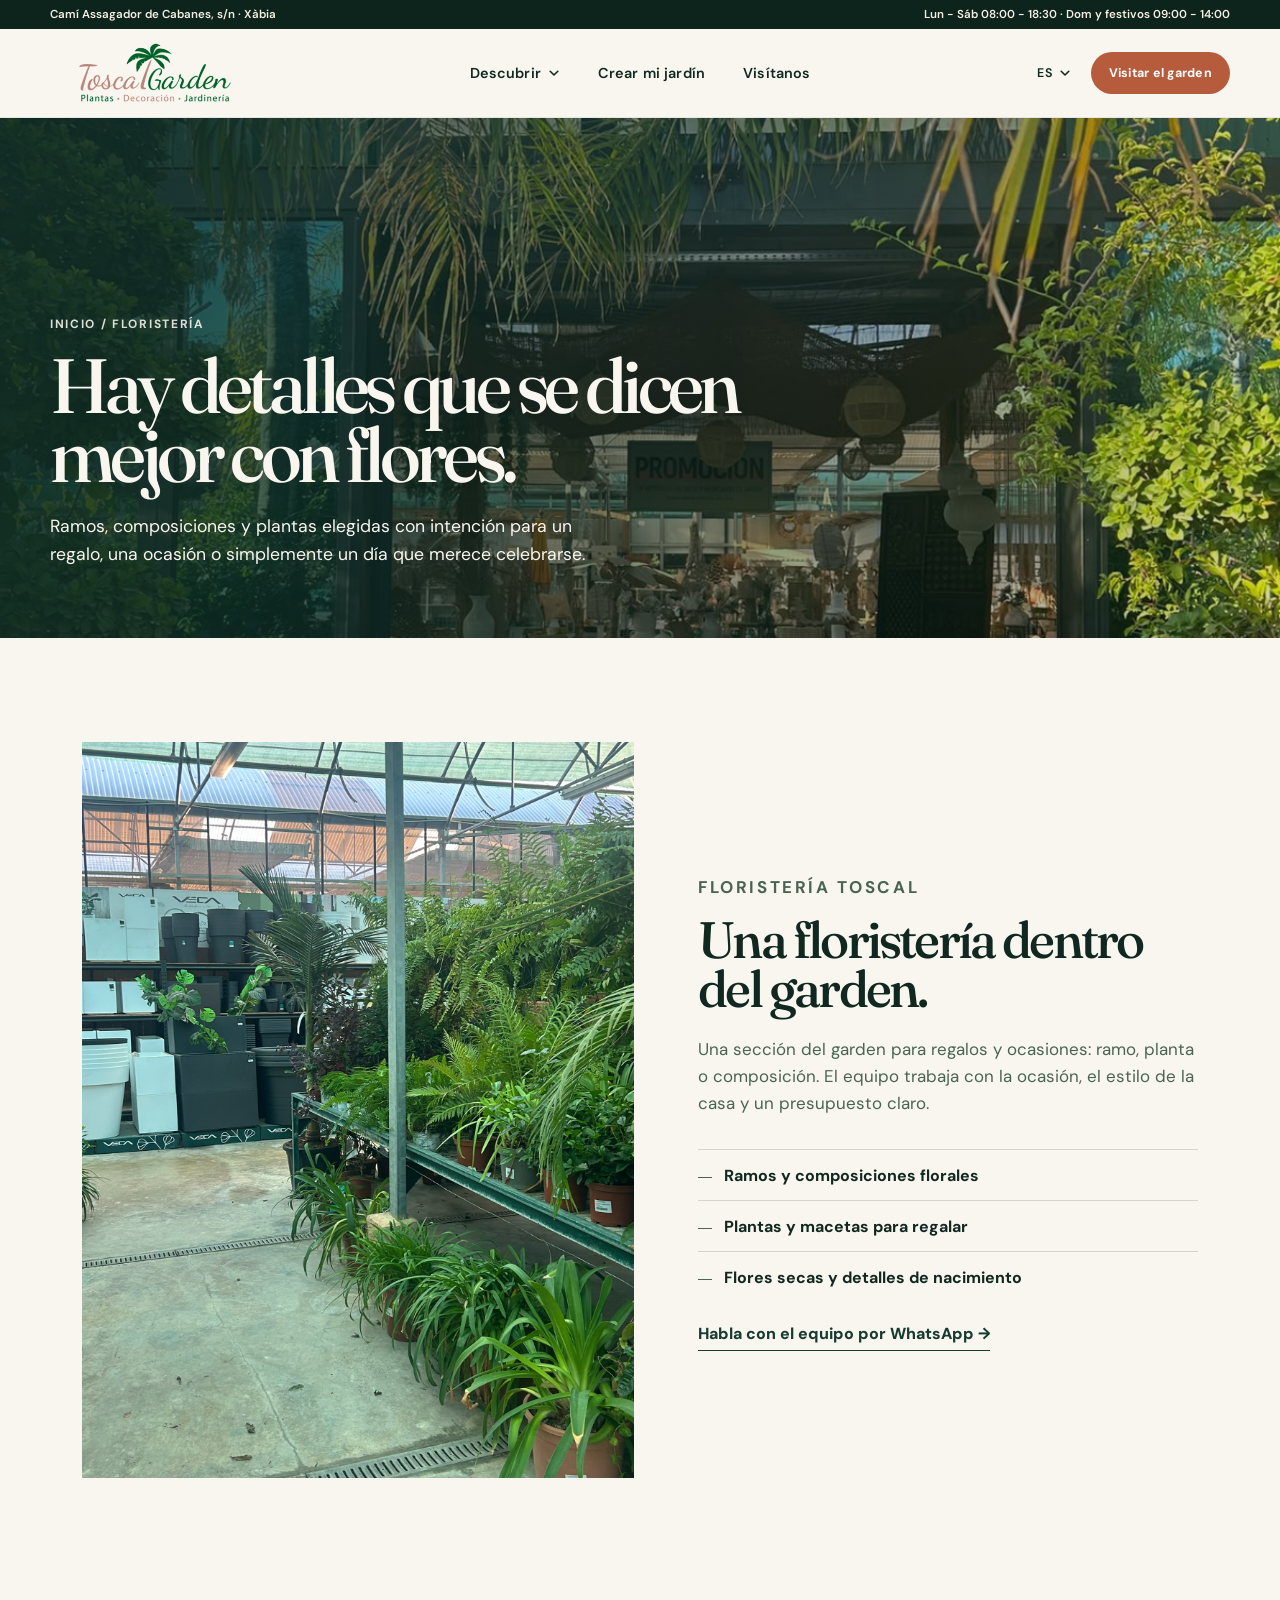
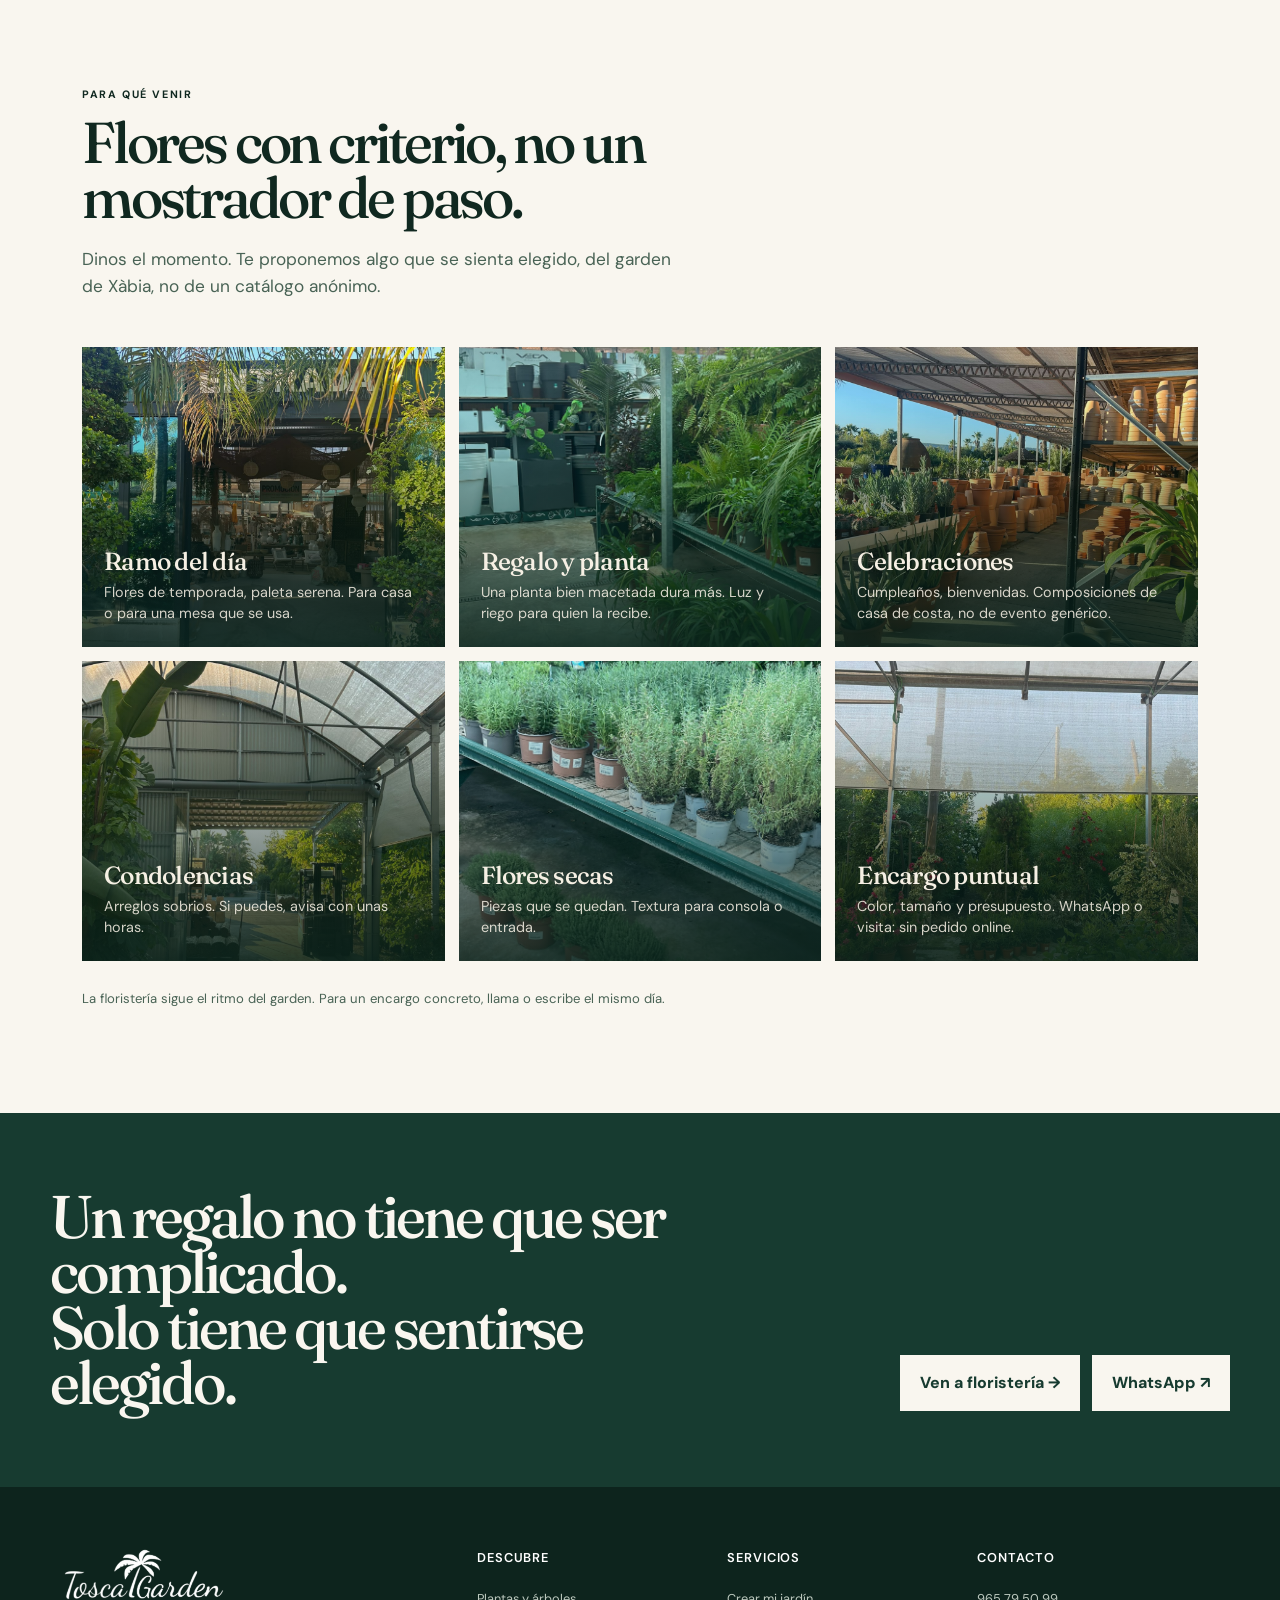
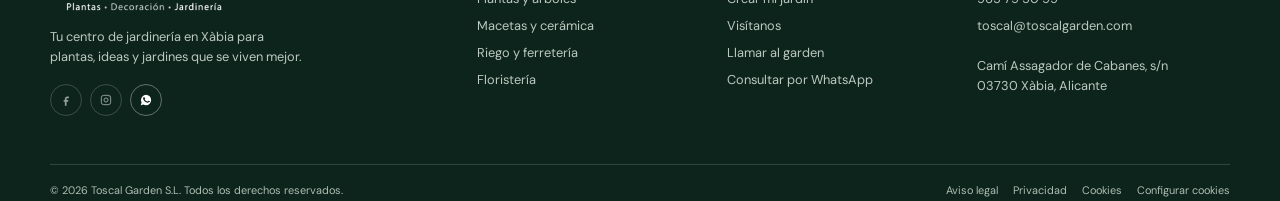
==== prototype/floristeria.html @ 301717b8 "Guardar diseño aprobado de la home de Toscal Garden" ====
<!doctype html>
<html lang="es">
  <head>
    <meta charset="UTF-8" />
    <meta name="viewport" content="width=device-width, initial-scale=1.0" />
    <meta name="description" content="Ramos, composiciones florales, plantas y detalles para regalar en Toscal Garden, Xàbia." />
    <title>Floristería en Xàbia | Toscal Garden</title>
    <link rel="preconnect" href="https://fonts.googleapis.com" />
    <link rel="preconnect" href="https://fonts.gstatic.com" crossorigin />
    <link href="https://fonts.googleapis.com/css2?family=DM+Sans:wght@400;500;600;700&family=Fraunces:opsz,wght@9..144,500;9..144,600&display=swap" rel="stylesheet" />
    <link rel="icon" type="image/svg+xml" href="assets/favicon.svg" />
    <link rel="stylesheet" href="styles.css" />
  </head>
  <body>
    <a class="skip-link" href="#contenido">Saltar al contenido</a>
    <div class="site-chrome">
      <div class="utility-bar">
        <div class="wrap utility-inner">
          <a href="visitanos.html">Camí Assagador de Cabanes, s/n · Xàbia</a>
          <span>Lun - Sáb 08:00 - 18:30 · Dom y festivos 09:00 - 14:00</span>
        </div>
      </div>
      <header class="site-header" data-header>
        <div class="wrap nav-row">
          <a class="logo" href="index.html" aria-label="Toscal Garden, inicio">
            <img src="assets/logo-toscal.png" width="350" height="124" alt="Toscal Garden. Plantas, decoración y jardinería" />
          </a>
          <nav class="primary-nav" id="primary-nav" aria-label="Navegación principal">
            <div class="nav-links">
            <button class="nav-trigger" type="button" aria-expanded="false" aria-controls="mega-menu">Descubrir <svg class="chevron" viewBox="0 0 12 12" width="12" height="12" aria-hidden="true"><path d="M2.2 4.2 6 8l3.8-3.8" fill="none" stroke="currentColor" stroke-width="1.55" stroke-linecap="round" stroke-linejoin="round"/></svg></button>
            <a href="proyectos.html">Crear mi jardín</a>
            <a href="visitanos.html">Visítanos</a>
            </div>
            <div class="mega-menu" id="mega-menu" aria-hidden="true">
              <div class="wrap mega-grid">
                <div class="mega-intro">
                  <p class="overline">EXPLORA TOSCAL</p>
                  <h2>Todo lo que tu jardín necesita.</h2>
                  <p>Desde la planta adecuada hasta el último detalle para disfrutarla.</p>
                  <a href="plantas.html" class="arrow-link">Ver todas las categorías <span>→</span></a>
                </div>
                <div class="mega-links">
                  <a href="plantas.html#exterior">
                    <span class="icon" aria-hidden="true"><svg viewBox="0 0 24 24" fill="none" stroke="currentColor" stroke-width="1.7"><path d="M12 21V11M12 11c-4 0-7-3-8-8 5 1 8 4 8 8Zm0 0c4 0 7-3 8-8-5 1-8 4-8 8Z"/></svg></span>
                    <span><b>Plantas de exterior</b><small>Árboles, palmeras, arbustos y flor</small></span>
                  </a>
                  <a href="plantas.html#interior">
                    <span class="icon" aria-hidden="true"><svg viewBox="0 0 24 24" fill="none" stroke="currentColor" stroke-width="1.7"><path d="M5 19c8-1 12-8 12-16-8 1-14 7-14 14 4-1 7-1 9 0"/><path d="M7 17c2-3 5-5 9-6"/></svg></span>
                    <span><b>Plantas de interior</b><small>Verdes, cactus, bonsáis y más</small></span>
                  </a>
                  <a href="productos.html#macetas">
                    <span class="icon" aria-hidden="true"><svg viewBox="0 0 24 24" fill="none" stroke="currentColor" stroke-width="1.7"><path d="M8 10h8l-1.1 9H9.1L8 10Z"/><path d="M7 10V8h10v2M12 8V4"/></svg></span>
                    <span><b>Macetas y cerámica</b><small>Interior, exterior y decoración</small></span>
                  </a>
                  <a href="productos.html#riego">
                    <span class="icon" aria-hidden="true"><svg viewBox="0 0 24 24" fill="none" stroke="currentColor" stroke-width="1.7"><path d="M12 3s6 7 6 11a6 6 0 1 1-12 0c0-4 6-11 6-11Z"/></svg></span>
                    <span><b>Riego y ferretería</b><small>Herramientas y soluciones prácticas</small></span>
                  </a>
                  <a class="is-active" href="floristeria.html">
                    <span class="icon" aria-hidden="true"><svg viewBox="0 0 24 24" fill="none" stroke="currentColor" stroke-width="1.7"><circle cx="12" cy="12" r="2.2"/><path d="M12 5c1.6 2 1.6 4 0 5-1.6-1-1.6-3 0-5Zm7 7c-2 1.6-4 1.6-5 0 1-1.6 3-1.6 5 0ZM12 19c-1.6-2-1.6-4 0-5 1.6 1 1.6 3 0 5ZM5 12c2-1.6 4-1.6 5 0-1 1.6-3 1.6-5 0Z"/></svg></span>
                    <span><b>Floristería</b><small>Ramos y composiciones para cada ocasión</small></span>
                  </a>
                  <a href="proyectos.html">
                    <span class="icon" aria-hidden="true"><svg viewBox="0 0 24 24" fill="none" stroke="currentColor" stroke-width="1.7"><rect x="4" y="4" width="16" height="16" rx="1"/><path d="M4 10h16M10 10v10"/></svg></span>
                    <span><b>Jardines y paisajismo</b><small>Diseño y construcción de jardines</small></span>
                  </a>
                </div>
              </div>
            </div>
            <div class="nav-tools">
              <button class="language-toggle" type="button" aria-label="Elegir idioma" aria-expanded="false"><span class="lang-code">ES</span><svg class="chevron" viewBox="0 0 12 12" width="12" height="12" aria-hidden="true"><path d="M2.2 4.2 6 8l3.8-3.8" fill="none" stroke="currentColor" stroke-width="1.55" stroke-linecap="round" stroke-linejoin="round"/></svg></button>
              <div class="language-menu" aria-label="Idiomas">
                <button type="button" data-lang="es" class="is-current">Español</button>
                <button type="button" data-lang="en">English</button>
                <button type="button" data-lang="nl">Nederlands</button>
              </div>
              <a class="nav-cta" href="visitanos.html">Visitar el garden</a>
            </div>
          </nav>
          <button class="mobile-toggle" type="button" aria-label="Abrir menú" aria-expanded="false" aria-controls="primary-nav"><span></span><span></span></button>
        </div>
      </header>
    </div>
    <main id="contenido">
      <section class="page-hero" style="background-image:url('../fotos_toscal/WhatsApp%20Unknown%202026-09-24%20at%2011.41.50/WhatsApp%20Image%202026-09-23%20at%2018.54.54.jpeg')">
        <div class="page-hero-inner">
          <p class="breadcrumb">Inicio / Floristería</p>
          <h1>Hay detalles que se dicen mejor con flores.</h1>
          <p>Ramos, composiciones y plantas elegidas con intención para un regalo, una ocasión o simplemente un día que merece celebrarse.</p>
        </div>
      </section>
      <section class="page-section reveal">
        <div class="split-content">
          <figure>
            <img src="../fotos_toscal/WhatsApp%20Unknown%202026-09-24%20at%2011.41.34/WhatsApp%20Image%202026-09-23%20at%2019.04.49.jpeg" width="900" height="1100" alt="Selección de plantas en Toscal Garden" loading="lazy" />
          </figure>
          <div>
            <p class="overline">FLORISTERÍA TOSCAL</p>
            <h2>Una floristería dentro del garden.</h2>
            <p>Una sección del garden para regalos y ocasiones: ramo, planta o composición. El equipo trabaja con la ocasión, el estilo de la casa y un presupuesto claro.</p>
            <ul class="check-list">
              <li>Ramos y composiciones florales</li>
              <li>Plantas y macetas para regalar</li>
              <li>Flores secas y detalles de nacimiento</li>
            </ul>
            <a class="link-arrow" href="https://wa.me/34965795099" target="_blank" rel="noopener">Habla con el equipo por WhatsApp →</a>
          </div>
        </div>
      </section>
      <section class="page-section reveal">
        <div class="section-heading">
          <p class="overline">PARA QUÉ VENIR</p>
          <h2>Flores con criterio, no un mostrador de paso.</h2>
          <p>Dinos el momento. Te proponemos algo que se sienta elegido, del garden de Xàbia, no de un catálogo anónimo.</p>
        </div>
        <div class="visual-grid">
          <article class="visual-card">
            <img src="../fotos_toscal/WhatsApp%20Unknown%202026-09-24%20at%2011.41.50/WhatsApp%20Image%202026-09-23%20at%2018.54.54.jpeg" width="800" height="640" alt="Entrada de floristería y decoración" loading="lazy" />
            <h3>Ramo del día</h3>
            <p>Flores de temporada, paleta serena. Para casa o para una mesa que se usa.</p>
          </article>
          <article class="visual-card">
            <img src="../fotos_toscal/WhatsApp%20Unknown%202026-09-24%20at%2011.41.34/WhatsApp%20Image%202026-09-23%20at%2019.04.49.jpeg" width="800" height="640" alt="Plantas para regalar" loading="lazy" />
            <h3>Regalo y planta</h3>
            <p>Una planta bien macetada dura más. Luz y riego para quien la recibe.</p>
          </article>
          <article class="visual-card">
            <img src="../fotos_toscal/WhatsApp%20Unknown%202026-09-24%20at%2011.41.50/WhatsApp%20Image%202026-09-23%20at%2018.55.10.jpeg" width="800" height="640" alt="Composiciones y cerámica" loading="lazy" />
            <h3>Celebraciones</h3>
            <p>Cumpleaños, bienvenidas. Composiciones de casa de costa, no de evento genérico.</p>
          </article>
          <article class="visual-card">
            <img src="../fotos_toscal/WhatsApp%20Image%202026-09-23%20at%2019.06.13.jpeg" width="800" height="640" alt="Plantas de exterior" loading="lazy" />
            <h3>Condolencias</h3>
            <p>Arreglos sobrios. Si puedes, avisa con unas horas.</p>
          </article>
          <article class="visual-card">
            <img src="../fotos_toscal/WhatsApp%20Unknown%202026-09-24%20at%2011.41.34/WhatsApp%20Image%202026-09-23%20at%2019.04.51.jpeg" width="800" height="640" alt="Aromáticas y texturas" loading="lazy" />
            <h3>Flores secas</h3>
            <p>Piezas que se quedan. Textura para consola o entrada.</p>
          </article>
          <article class="visual-card">
            <img src="../fotos_toscal/WhatsApp%20Image%202026-09-23%20at%2019.05.26.jpeg" width="800" height="640" alt="Garden Toscal" loading="lazy" />
            <h3>Encargo puntual</h3>
            <p>Color, tamaño y presupuesto. WhatsApp o visita: sin pedido online.</p>
          </article>
        </div>
        <p class="note-soft">La floristería sigue el ritmo del garden. Para un encargo concreto, llama o escribe el mismo día.</p>
      </section>
      <section class="cta-band">
        <div class="cta-band-inner">
          <h2>Un regalo no tiene que ser complicado.<br />Solo tiene que sentirse elegido.</h2>
          <div class="cta-actions">
            <a class="button-light" href="visitanos.html">Ven a floristería →</a>
            <a class="button-light" href="https://wa.me/34965795099" target="_blank" rel="noopener">WhatsApp ↗</a>
          </div>
        </div>
      </section>
    </main>
    <footer class="site-footer">
      <div class="wrap footer-top">
        <div>
          <a class="logo footer-logo" href="index.html"><img src="assets/logo-toscal.png" width="350" height="124" alt="Toscal Garden" /></a>
          <p>Tu centro de jardinería en Xàbia para plantas, ideas y jardines que se viven mejor.</p>
          <div class="socials">
            <span title="Perfil de Facebook pendiente de confirmar" aria-label="Facebook, pendiente de confirmar"><svg viewBox="0 0 24 24" fill="currentColor" aria-hidden="true"><path d="M14 9h3V6h-3c-2.2 0-4 1.8-4 4v2H8v3h2v7h3v-7h2.6l.4-3H13v-2c0-.6.4-1 1-1Z"/></svg></span>
            <span title="Perfil de Instagram pendiente de confirmar" aria-label="Instagram, pendiente de confirmar"><svg viewBox="0 0 24 24" fill="none" stroke="currentColor" stroke-width="1.7" aria-hidden="true"><rect x="4" y="4" width="16" height="16" rx="4"/><circle cx="12" cy="12" r="3.5"/><circle cx="17.2" cy="6.8" r="0.8" fill="currentColor" stroke="none"/></svg></span>
            <a href="https://wa.me/34965795099" aria-label="WhatsApp de Toscal Garden"><svg viewBox="0 0 24 24" fill="currentColor" aria-hidden="true"><path d="M12 3.2A8.7 8.7 0 0 0 3.4 12c0 1.5.4 3 1.1 4.3L3 21l4.6-1.5A8.8 8.8 0 0 0 12 20.8 8.7 8.7 0 0 0 12 3.2Zm4.9 12.4c-.2.6-1.2 1.1-1.7 1.2-.4 0-.9.2-3-.8-2.5-1.2-4.1-3.9-4.2-4.1-.1-.2-1-1.3-1-2.5s.6-1.8.9-2c.2-.2.5-.3.7-.3h.5c.2 0 .4 0 .6.5l.8 1.9c.1.2 0 .4-.1.5l-.4.5c-.1.1-.3.3-.1.6.2.3.8 1.3 1.8 2.1 1.2 1 2.2 1.3 2.5 1.5.3.1.5.1.7-.1l.9-1.1c.2-.2.4-.2.6-.1l1.9.9c.2.1.4.2.4.5 0 .1 0 .5-.2.7Z"/></svg></a>
          </div>
        </div>
        <div>
          <h3>Descubre</h3>
          <a href="plantas.html">Plantas y árboles</a>
          <a href="productos.html#macetas">Macetas y cerámica</a>
          <a href="productos.html#riego">Riego y ferretería</a>
          <a href="floristeria.html">Floristería</a>
        </div>
        <div>
          <h3>Servicios</h3>
          <a href="proyectos.html">Crear mi jardín</a>
          <a href="visitanos.html">Visítanos</a>
          <a href="tel:+34965795099">Llamar al garden</a>
          <a href="https://wa.me/34965795099">Consultar por WhatsApp</a>
        </div>
        <div>
          <h3>Contacto</h3>
          <a href="tel:+34965795099">965 79 50 99</a>
          <a href="mailto:toscal@toscalgarden.com">toscal@toscalgarden.com</a>
          <p>Camí Assagador de Cabanes, s/n<br />03730 Xàbia, Alicante</p>
        </div>
      </div>
      <div class="wrap footer-bottom">
        <span>© 2026 Toscal Garden S.L. Todos los derechos reservados.</span>
        <span>
          <a href="https://toscalgarden.eu/aviso-legal/">Aviso legal</a>
          <a href="https://toscalgarden.eu/politica-de-privacidad/">Privacidad</a>
          <a href="https://toscalgarden.eu/politica-de-cookies/">Cookies</a>
          <button type="button">Configurar cookies</button>
        </span>
      </div>
    </footer>
    <script src="app.js"></script>
  </body>
</html>
---- prototype/styles.css ----
:root {
  --ink: #102820;
  --green: #173b30;
  --moss: #496355;
  --cream: #f9f6ef;
  --sand: #e8ddcd;
  --terracotta: #b75b3d;
  --line: rgba(16, 40, 32, 0.16);
  --serif: Fraunces, Georgia, serif;
  --sans: "DM Sans", Arial, sans-serif;
}

* {
  box-sizing: border-box;
}

html {
  scroll-behavior: smooth;
}

body {
  margin: 0;
  color: var(--ink);
  background: var(--cream);
  font: 16px/1.5 var(--sans);
}

body.nav-locked {
  overflow: hidden;
}

a {
  color: inherit;
}

img {
  max-width: 100%;
}

:focus-visible {
  outline: 2px solid var(--terracotta);
  outline-offset: 3px;
}

.wrap {
  width: min(1180px, calc(100% - 72px));
  margin: auto;
}

.skip-link {
  position: absolute;
  left: -999px;
  top: 0;
  background: #fff;
  padding: 8px;
  z-index: 99;
}

.skip-link:focus {
  left: 12px;
}

.site-chrome {
  position: sticky;
  top: 0;
  z-index: 40;
}

.utility-bar {
  background: #0d241d;
  color: #f6f0e4;
  font-size: 0.72rem;
  font-weight: 600;
}

.utility-inner {
  height: 29px;
  display: flex;
  justify-content: space-between;
  align-items: center;
}

.utility-bar a {
  text-decoration: none;
}

.site-header {
  background: rgba(249, 246, 239, 0.96);
  backdrop-filter: blur(10px);
  position: relative;
  z-index: 10;
  border-bottom: 1px solid rgba(16, 40, 32, 0.07);
  transition: box-shadow 0.25s ease, background 0.25s ease;
}

.has-scrolled .site-header {
  box-shadow: 0 10px 28px rgba(16, 40, 32, 0.08);
  background: rgba(249, 246, 239, 0.98);
}

.nav-row {
  height: 88px;
  display: grid;
  grid-template-columns: 1fr auto 1fr;
  align-items: center;
  gap: 12px;
  transition: height 0.25s ease;
}

.has-scrolled .nav-row {
  height: 74px;
}

.logo {
  grid-column: 1;
  grid-row: 1;
  justify-self: start;
  z-index: 2;
}

.logo img {
  display: block;
  width: 210px;
  max-height: 64px;
  object-fit: contain;
}

.primary-nav {
  grid-column: 1 / -1;
  grid-row: 1;
  display: grid;
  grid-template-columns: 1fr auto 1fr;
  align-items: center;
  margin: 0;
  pointer-events: none;
}

.nav-links {
  grid-column: 2;
  display: flex;
  align-items: center;
  justify-content: center;
  gap: 6px;
  pointer-events: auto;
}

.nav-links a,
.nav-trigger {
  font: 600 0.9rem var(--sans);
  text-decoration: none;
  border: 0;
  background: none;
  cursor: pointer;
  color: var(--ink);
  padding: 10px 16px;
  border-radius: 999px;
  letter-spacing: 0.01em;
  transition: background 0.2s ease, color 0.2s ease;
}

.nav-links a:hover,
.nav-trigger:hover {
  background: rgba(23, 59, 48, 0.07);
}

.nav-links a.is-active {
  color: var(--green);
  background: rgba(23, 59, 48, 0.08);
}

.nav-trigger {
  display: inline-flex;
  align-items: center;
  gap: 7px;
}

.chevron {
  display: block;
  flex-shrink: 0;
  transition: transform 0.2s ease;
}

.nav-trigger[aria-expanded="true"] .chevron,
.language-toggle[aria-expanded="true"] .chevron {
  transform: rotate(180deg);
}

.nav-actions {
  display: none;
}

.language-toggle {
  border: 0;
  background: none;
  font: 600 0.78rem var(--sans);
  cursor: pointer;
  color: var(--ink);
  display: inline-flex;
  gap: 6px;
  align-items: center;
  letter-spacing: 0.06em;
  padding: 8px 10px;
  border-radius: 999px;
}

.language-toggle:hover {
  background: rgba(23, 59, 48, 0.07);
}

.nav-tools {
  grid-column: 3;
  display: flex;
  align-items: center;
  gap: 10px;
  position: relative;
  margin: 0;
  justify-self: end;
  pointer-events: auto;
}

.language-menu {
  display: none;
  position: absolute;
  right: 0;
  top: 42px;
  padding: 7px;
  background: #fff;
  box-shadow: 0 12px 30px rgba(0, 0, 0, 0.14);
  min-width: 148px;
  z-index: 12;
}

.language-menu.open {
  display: grid;
}

.language-menu button {
  border: 0;
  background: none;
  text-align: left;
  padding: 8px;
  font: 600 0.78rem var(--sans);
  cursor: pointer;
}

.language-menu button.is-current {
  color: var(--terracotta);
}

.nav-cta {
  background: var(--terracotta);
  color: white;
  text-decoration: none;
  padding: 12px 18px;
  font-size: 0.78rem;
  font-weight: 700;
  border-radius: 999px;
  letter-spacing: 0.02em;
  transition: transform 0.2s ease, background 0.2s ease;
}

.nav-cta:hover {
  transform: translateY(-2px);
  background: #a24e33;
}

.mobile-toggle {
  display: none;
  border: 0;
  background: none;
  width: 31px;
  gap: 6px;
  cursor: pointer;
  padding: 0;
  grid-column: 3;
  grid-row: 1;
  justify-self: end;
  z-index: 4;
}

.mobile-toggle span {
  height: 1.5px;
  background: var(--ink);
  display: block;
  transition: transform 0.2s ease, opacity 0.2s ease;
}

.mobile-toggle[aria-expanded="true"] span:first-child {
  transform: translateY(3.75px) rotate(45deg);
}

.mobile-toggle[aria-expanded="true"] span:last-child {
  transform: translateY(-3.75px) rotate(-45deg);
}

.mega-menu {
  position: absolute;
  inset: 100% 0 auto;
  background: #f9f6ef;
  border-top: 1px solid var(--line);
  transform: translateY(-8px);
  opacity: 0;
  visibility: hidden;
  pointer-events: none;
  transition: 0.22s ease;
  z-index: 20;
}

.mega-menu.open {
  opacity: 1;
  visibility: visible;
  transform: translateY(0);
  pointer-events: auto;
  box-shadow: 0 24px 40px rgba(16, 40, 32, 0.12);
}

.mega-grid {
  display: grid;
  grid-template-columns: 1fr 1.5fr;
  gap: 70px;
  padding: 44px 0 46px;
}

.overline {
  margin: 0 0 15px;
  font-size: 0.67rem;
  font-weight: 700;
  letter-spacing: 0.15em;
}

.light {
  color: #e8eee4;
}

.mega-intro h2,
h1,
h2,
h3 {
  font-family: var(--serif);
  font-weight: 500;
  letter-spacing: -0.045em;
}

.mega-intro h2 {
  font-size: 2.15rem;
  line-height: 1.08;
  margin: 0;
}

.mega-intro p:not(.overline) {
  max-width: 310px;
  color: var(--moss);
  margin: 15px 0 20px;
  font-size: 0.9rem;
}

.arrow-link {
  display: inline-flex;
  align-items: center;
  gap: 8px;
  text-decoration: none;
  font-size: 0.84rem;
  font-weight: 700;
  border-bottom: 1px solid currentColor;
  padding-bottom: 3px;
}

.mega-links {
  display: grid;
  grid-template-columns: 1fr 1fr;
  gap: 4px 28px;
}

.mega-links a {
  display: flex;
  gap: 13px;
  text-decoration: none;
  padding: 12px 0;
  border-bottom: 1px solid var(--line);
  align-items: center;
}

.mega-links a.is-active b {
  color: var(--terracotta);
}

.icon {
  width: 32px;
  height: 32px;
  flex-shrink: 0;
  border: 1px solid var(--line);
  border-radius: 50%;
  display: grid;
  place-items: center;
  color: var(--terracotta);
}

.icon svg {
  width: 16px;
  height: 16px;
}

.mega-links b,
.mega-links small {
  display: block;
}

.mega-links b {
  font-size: 0.85rem;
}

.mega-links small {
  font-size: 0.7rem;
  color: var(--moss);
  margin-top: 2px;
}

.hero {
  min-height: 655px;
  position: relative;
  color: #fff;
  overflow: hidden;
}

.hero-photo {
  position: absolute;
  inset: 0;
  background: url("../fotos_toscal/WhatsApp%20Image%202026-09-23%20at%2019.06.57.jpeg") center 40% / cover no-repeat;
  transform: scale(1.04);
  animation: heroDrift 18s ease-in-out alternate infinite;
}

.hero-overlay {
  position: absolute;
  inset: 0;
  background: linear-gradient(90deg, rgba(8, 31, 23, 0.86), rgba(12, 40, 30, 0.6) 48%, rgba(12, 40, 30, 0.24));
}

.hero-content {
  position: relative;
  padding-top: 130px;
}

.hero h1 {
  font-size: clamp(3.2rem, 6vw, 6rem);
  line-height: 0.94;
  margin: 0;
  max-width: 760px;
}

.hero-content > p:not(.overline) {
  max-width: 440px;
  font-size: 1.03rem;
  line-height: 1.55;
  margin: 27px 0;
}

.hero-buttons {
  display: flex;
  align-items: center;
  gap: 25px;
}

.button {
  display: inline-flex;
  gap: 16px;
  align-items: center;
  text-decoration: none;
  padding: 14px 19px;
  font-size: 0.82rem;
  font-weight: 700;
  transition: 0.2s;
  border: 0;
  cursor: pointer;
  font-family: inherit;
}

.button:hover,
.need-card:hover {
  transform: translateY(-3px);
}

.button-light {
  background: #f9f6ef;
  color: var(--ink);
}

.button-terracotta {
  background: var(--terracotta);
  color: white;
}

.hero-text-link {
  font-size: 0.82rem;
  font-weight: 700;
  text-decoration: none;
}

.hero-proof {
  position: absolute;
  right: max(36px, calc((100vw - 1180px) / 2));
  bottom: 36px;
  width: 174px;
  border-top: 1px solid rgba(255, 255, 255, 0.75);
  padding-top: 10px;
  display: grid;
}

.hero-proof strong {
  font: 500 1.7rem var(--serif);
}

.hero-proof span {
  font-size: 0.78rem;
}

.needs {
  padding: 108px 0;
}

.section-top {
  display: flex;
  justify-content: space-between;
  align-items: end;
  gap: 40px;
  margin-bottom: 39px;
}

.section-top h2 {
  font-size: clamp(2.5rem, 4.6vw, 4.5rem);
  line-height: 1.03;
  margin: 0;
}

.section-intro {
  max-width: 330px;
  color: var(--moss);
  margin: 0;
  font-size: 0.93rem;
}

.need-grid {
  display: grid;
  grid-template-columns: repeat(3, 1fr);
  gap: 14px;
}

.need-card {
  position: relative;
  min-height: 334px;
  padding: 25px;
  display: flex;
  flex-direction: column;
  text-decoration: none;
  border: 1px solid var(--line);
  transition: 0.2s;
  background: #faf8f3;
  overflow: hidden;
}

.need-card:before {
  content: "";
  position: absolute;
  inset: 0;
  background-size: cover;
  background-position: center;
  opacity: 0;
  transition: 0.35s;
}

.need-card:after {
  content: "";
  position: absolute;
  inset: 0;
  background: rgba(17, 56, 43, 0.88);
  opacity: 0;
  transition: 0.35s;
}

.need-card:hover {
  color: #fff;
  border-color: var(--green);
}

.need-card:hover:before,
.need-card:hover:after {
  opacity: 1;
}

.need-card > * {
  position: relative;
  z-index: 1;
}

.need-visit:before {
  background-image: url("../fotos_toscal/WhatsApp%20Unknown%202026-09-24%20at%2011.41.45/WhatsApp%20Image%202026-09-23%20at%2019.02.01.jpeg");
}

.need-find:before {
  background-image: url("../fotos_toscal/WhatsApp%20Unknown%202026-09-24%20at%2011.41.34/WhatsApp%20Image%202026-09-23%20at%2019.04.49.jpeg");
}

.need-project:before {
  background-image: url("../fotos_toscal/WhatsApp%20Image%202026-09-23%20at%2019.05.26.jpeg");
}

.need-num {
  font-size: 0.72rem;
  color: var(--moss);
  font-weight: 700;
}

.need-icon {
  width: 42px;
  height: 42px;
  margin: 31px 0 20px;
  color: var(--terracotta);
}

.need-icon svg {
  width: 42px;
  height: 42px;
}

.need-card h3 {
  font-size: 1.75rem;
  line-height: 1.05;
  margin: 0 0 11px;
}

.need-card p {
  font-size: 0.86rem;
  margin: 0;
  color: var(--moss);
  line-height: 1.45;
}

.need-card:hover p,
.need-card:hover .need-num {
  color: #e5ece4;
}

.need-card:hover .need-icon {
  color: #f3d2c4;
}

.need-card b {
  font-size: 0.77rem;
  margin-top: auto;
}

.expertise {
  background: var(--sand);
  padding: 106px 0;
}

.expertise-grid {
  display: grid;
  grid-template-columns: 0.95fr 1.05fr;
  gap: 80px;
  align-items: center;
}

.expertise-copy h2 {
  font-size: clamp(2.45rem, 4vw, 4rem);
  line-height: 1.05;
  margin: 0;
}

.expertise-copy > p:not(.overline) {
  max-width: 500px;
  color: #415a4e;
  margin: 22px 0;
}

.stats {
  display: flex;
  gap: 32px;
  margin-top: 38px;
  flex-wrap: wrap;
}

.stats div {
  display: grid;
  max-width: 150px;
}

.stats strong {
  font: 500 1.55rem var(--serif);
}

.stats span {
  font-size: 0.74rem;
  color: var(--moss);
}

.award {
  margin-top: 28px;
  font-size: 0.82rem;
  color: var(--green);
  max-width: 420px;
}

.expertise-gallery {
  height: 520px;
  display: grid;
  grid-template-columns: 1.1fr 0.9fr;
  grid-template-rows: 1fr 1fr;
  gap: 12px;
}

.expertise-gallery img {
  width: 100%;
  height: 100%;
  object-fit: cover;
}

.gallery-tall {
  grid-row: span 2;
  object-position: center 40%;
}

.gallery-top {
  object-position: center 30%;
}

.gallery-bottom {
  object-position: center 60%;
}

.categories {
  padding: 110px 0;
}

.category-grid {
  display: grid;
  grid-template-columns: 1.15fr 0.85fr 0.85fr;
  grid-template-rows: 254px 254px;
  gap: 14px;
}

.category-card {
  position: relative;
  overflow: hidden;
  color: #fff;
  text-decoration: none;
}

.category-card img {
  width: 100%;
  height: 100%;
  object-fit: cover;
  transition: 0.35s;
}

.category-card:hover img {
  transform: scale(1.05);
}

.shade {
  position: absolute;
  inset: 0;
  background: linear-gradient(0deg, rgba(11, 33, 25, 0.82), rgba(11, 33, 25, 0.05) 75%);
}

.category-card div {
  position: absolute;
  left: 24px;
  right: 22px;
  bottom: 22px;
}

.category-card small {
  font-weight: 700;
  font-size: 0.68rem;
}

.category-card h3 {
  font-size: 1.6rem;
  line-height: 1;
  margin: 29px 0 6px;
}

.category-card p {
  margin: 0;
  font-size: 0.74rem;
}

.category-plants {
  grid-row: span 2;
}

.category-plants img {
  object-position: center 35%;
}

.category-pot img {
  object-position: 70% center;
}

.category-tools img {
  object-position: center 30%;
}

.category-floral {
  grid-column: span 2;
}

.project-callout {
  background: var(--green);
  color: #f8f4eb;
  padding: 90px 0;
}

.project-grid {
  display: grid;
  grid-template-columns: 1fr 1fr;
  gap: 76px;
  align-items: center;
}

.project-grid h2 {
  font-size: clamp(2.5rem, 4.3vw, 4.35rem);
  line-height: 1.02;
  margin: 0;
}

.project-grid > div > p:not(.overline) {
  max-width: 430px;
  color: #dfe7dd;
  margin: 24px 0 30px;
}

.project-image {
  height: 432px;
  position: relative;
}

.project-image img {
  width: 100%;
  height: 100%;
  object-fit: cover;
  object-position: center 45%;
}

.project-image span {
  position: absolute;
  bottom: 15px;
  left: 15px;
  background: #f8f4eb;
  color: var(--ink);
  padding: 8px 11px;
  font-size: 0.67rem;
  font-weight: 700;
}

.seasonal {
  padding: 110px 0;
  display: grid;
  grid-template-columns: 1fr 1fr;
  gap: 90px;
  align-items: center;
}

.seasonal-image {
  height: 425px;
}

.seasonal-image img {
  width: 100%;
  height: 100%;
  object-fit: cover;
  object-position: center 40%;
}

.seasonal-copy h2 {
  font-size: clamp(2.45rem, 4vw, 4rem);
  line-height: 1.04;
  margin: 0;
}

.seasonal-copy > p:not(.overline) {
  max-width: 390px;
  color: var(--moss);
  margin: 22px 0;
}

.visit {
  min-height: 498px;
  display: grid;
  grid-template-columns: 1fr 1fr;
  background: var(--terracotta);
  color: #fff;
  overflow: hidden;
}

.visit-copy {
  padding: 56px 65px;
}

.visit h2 {
  font-size: clamp(2.35rem, 4vw, 4rem);
  line-height: 1.03;
  margin: 0;
}

.visit address,
.visit-copy > p:not(.overline) {
  font-style: normal;
  font-size: 0.86rem;
  margin: 25px 0 0;
}

.visit-copy b {
  font-size: 0.72rem;
  text-transform: uppercase;
  letter-spacing: 0.08em;
}

.visit-actions {
  display: flex;
  align-items: center;
  gap: 21px;
  margin-top: 25px;
}

.visit-actions a:not(.button) {
  font-size: 0.84rem;
  font-weight: 700;
}

.visit iframe {
  border: 0;
  width: 100%;
  min-height: 498px;
  filter: saturate(0.8) contrast(0.96);
}

.site-footer {
  background: #0d241d;
  color: #e4ede3;
  padding-top: 60px;
}

.footer-top {
  display: grid;
  grid-template-columns: 1.5fr 0.8fr 0.8fr 1fr;
  gap: 48px;
  padding-bottom: 48px;
}

.footer-logo img {
  filter: brightness(0) invert(1);
  width: 188px;
  max-height: 68px;
  object-fit: contain;
}

.footer-top p {
  font-size: 0.8rem;
  line-height: 1.55;
  color: #bdc9bf;
  max-width: 260px;
}

.footer-top h3 {
  font: 600 0.8rem var(--sans);
  letter-spacing: 0.07em;
  text-transform: uppercase;
  margin: 2px 0 15px;
  color: #fff;
}

.footer-top > div:not(:first-child) {
  display: flex;
  flex-direction: column;
  align-items: start;
  gap: 8px;
}

.footer-top > div:not(:first-child) a {
  font-size: 0.8rem;
  text-decoration: none;
  color: #bdc9bf;
}

.socials {
  display: flex;
  gap: 8px;
  margin-top: 17px;
}

.socials a,
.socials span {
  width: 32px;
  height: 32px;
  border: 1px solid rgba(255, 255, 255, 0.35);
  border-radius: 50%;
  display: grid;
  place-items: center;
  text-decoration: none;
  color: #fff;
}

.socials svg {
  width: 14px;
  height: 14px;
}

.socials span {
  opacity: 0.55;
  cursor: default;
}

.footer-bottom {
  border-top: 1px solid rgba(255, 255, 255, 0.15);
  padding: 17px 0;
  display: flex;
  justify-content: space-between;
  font-size: 0.68rem;
  color: #aebeb1;
}

.footer-bottom span:last-child {
  display: flex;
  gap: 15px;
}

.footer-bottom a,
.footer-bottom button {
  color: inherit;
  border: 0;
  background: none;
  font: inherit;
  padding: 0;
  text-decoration: none;
  cursor: pointer;
}

.page-hero {
  min-height: 520px;
  display: flex;
  align-items: end;
  padding: 70px max(32px, calc((100vw - 1180px) / 2));
  position: relative;
  isolation: isolate;
  color: var(--cream);
  background-size: cover;
  background-position: center 40%;
}

.page-hero:before {
  content: "";
  position: absolute;
  inset: 0;
  background: linear-gradient(90deg, rgba(15, 43, 35, 0.91), rgba(15, 43, 35, 0.48) 58%, rgba(15, 43, 35, 0.18));
  z-index: -1;
}

.page-hero-inner {
  max-width: 750px;
}

.breadcrumb {
  margin: 0 0 18px;
  font-size: 0.75rem;
  letter-spacing: 0.14em;
  text-transform: uppercase;
  font-weight: 700;
  opacity: 0.88;
}

.page-hero h1 {
  margin: 0;
  max-width: 720px;
  color: var(--cream);
  font-family: var(--serif);
  font-size: clamp(3rem, 6vw, 6.5rem);
  font-weight: 500;
  letter-spacing: -0.06em;
  line-height: 0.9;
}

.page-hero p:not(.breadcrumb) {
  max-width: 550px;
  margin: 24px 0 0;
  font-size: 1.1rem;
  line-height: 1.55;
}

.page-section {
  max-width: 1180px;
  margin: auto;
  padding: 104px 32px;
}

.section-heading {
  max-width: 770px;
  margin-bottom: 48px;
}

.section-heading .overline {
  margin-bottom: 14px;
}

.section-heading h2 {
  font-family: var(--serif);
  font-size: clamp(2.6rem, 4.5vw, 4.8rem);
  font-weight: 500;
  letter-spacing: -0.055em;
  line-height: 0.95;
  margin: 0;
}

.section-heading p:last-child {
  font-size: 1.08rem;
  line-height: 1.55;
  color: var(--moss);
  max-width: 590px;
  margin: 20px 0 0;
}

.feature-grid {
  display: grid;
  grid-template-columns: repeat(3, 1fr);
  gap: 20px;
}

.feature-card {
  min-height: 480px;
  position: relative;
  overflow: hidden;
  background: var(--green);
  color: var(--cream);
  padding: 28px;
  display: flex;
  flex-direction: column;
  justify-content: end;
  isolation: isolate;
  scroll-margin-top: 120px;
}

.feature-card:before {
  content: "";
  position: absolute;
  inset: 0;
  background: linear-gradient(0deg, rgba(10, 34, 27, 0.9), rgba(10, 34, 27, 0.03) 65%);
  z-index: -1;
}

.feature-card img {
  position: absolute;
  inset: 0;
  width: 100%;
  height: 100%;
  object-fit: cover;
  z-index: -2;
  transition: transform 0.45s ease;
}

.feature-card:hover img {
  transform: scale(1.04);
}

.feature-card h3 {
  font-family: var(--serif);
  font-weight: 500;
  letter-spacing: -0.035em;
  font-size: 2.25rem;
  line-height: 0.96;
  margin: 8px 0;
}

.feature-card p {
  margin: 0;
  font-size: 0.96rem;
  line-height: 1.45;
}

.feature-card .number {
  font-size: 0.76rem;
  letter-spacing: 0.12em;
  font-weight: 700;
}

.split-content {
  display: grid;
  grid-template-columns: 1.05fr 0.95fr;
  gap: 64px;
  align-items: center;
}

.split-content figure {
  margin: 0;
  min-height: 560px;
}

.split-content figure img {
  width: 100%;
  height: 100%;
  object-fit: cover;
  display: block;
}

.split-content h2 {
  font-family: var(--serif);
  font-weight: 500;
  font-size: clamp(2.6rem, 4vw, 4.4rem);
  letter-spacing: -0.055em;
  line-height: 0.95;
  margin: 0 0 22px;
}

.split-content p {
  color: var(--moss);
  line-height: 1.6;
  font-size: 1.06rem;
}

.check-list {
  list-style: none;
  padding: 0;
  margin: 32px 0;
  display: grid;
  gap: 12px;
}

.check-list li {
  border-top: 1px solid var(--line);
  padding: 14px 0 0;
  font-weight: 700;
}

.check-list li:before {
  content: "";
  display: inline-block;
  width: 14px;
  height: 1px;
  margin-right: 12px;
  vertical-align: middle;
  background: var(--moss);
}

.link-arrow {
  text-decoration: none;
  border-bottom: 1px solid currentColor;
  color: var(--green);
  font-weight: 800;
  padding-bottom: 6px;
}

.cta-band {
  background: var(--green);
  padding: 76px 32px;
  color: var(--cream);
}

.cta-band-inner {
  max-width: 1180px;
  margin: auto;
  display: flex;
  align-items: end;
  justify-content: space-between;
  gap: 30px;
}

.cta-band h2 {
  font-family: var(--serif);
  font-weight: 500;
  letter-spacing: -0.05em;
  font-size: clamp(2.4rem, 4.7vw, 5rem);
  line-height: 0.92;
  max-width: 720px;
  margin: 0;
}

.cta-band .button-light {
  display: inline-flex;
  align-items: center;
  text-decoration: none;
  background: var(--cream);
  color: var(--green);
  padding: 16px 20px;
  font-weight: 800;
  white-space: nowrap;
}

.cta-actions .button-light {
  margin-top: 0;
}

.cta-actions {
  display: flex;
  flex-wrap: wrap;
  gap: 12px;
}

.info-grid {
  display: grid;
  grid-template-columns: repeat(3, 1fr);
  gap: 48px 56px;
}

.info-card {
  padding: 0;
  background: transparent;
}

.info-card h3 {
  font-family: var(--serif);
  font-size: 1.85rem;
  font-weight: 500;
  letter-spacing: -0.04em;
  margin: 0 0 18px;
  padding-bottom: 14px;
  border-bottom: 1px solid var(--line);
}

.info-card p,
.info-card address {
  font-style: normal;
  line-height: 1.55;
  margin: 0;
  color: var(--moss);
}

.map-embed {
  width: 100%;
  height: 500px;
  border: 0;
  display: block;
  filter: saturate(0.78) contrast(0.95);
}

.contact-strip {
  display: flex;
  gap: 22px;
  flex-wrap: wrap;
  margin-top: 28px;
  font-size: 0.94rem;
  font-weight: 700;
}

.contact-strip a {
  color: var(--green);
  text-decoration: none;
  border-bottom: 1px solid var(--green);
}

.qualify {
  display: grid;
  gap: 16px;
  margin-top: 28px;
}

.qualify label {
  display: grid;
  gap: 6px;
  font-size: 0.78rem;
  font-weight: 700;
  letter-spacing: 0.04em;
  text-transform: uppercase;
  color: var(--green);
}

.qualify input,
.qualify select,
.qualify textarea {
  font: 500 1rem var(--sans);
  padding: 12px 14px;
  border: 1px solid var(--line);
  background: #fff;
  color: var(--ink);
  width: 100%;
}

.qualify textarea {
  min-height: 120px;
  resize: vertical;
}

.qualify-note {
  font-size: 0.82rem;
  color: var(--moss);
  font-weight: 500;
  text-transform: none;
  letter-spacing: 0;
}

.js .reveal {
  opacity: 0;
  transform: translateY(22px);
  transition: opacity 0.7s ease, transform 0.7s ease;
}

.js .reveal.is-visible {
  opacity: 1;
  transform: none;
}

@keyframes heroDrift {
  from {
    transform: scale(1.04) translateY(0);
  }
  to {
    transform: scale(1.1) translateY(-12px);
  }
}

@media (max-width: 1100px) {
  .nav-links a,
  .nav-trigger {
    padding: 9px 12px;
    font-size: 0.84rem;
  }

  .logo img {
    width: 176px;
  }

  .mega-grid {
    gap: 36px;
  }

  .mega-intro h2 {
    font-size: 1.7rem;
  }
}

@media (max-width: 800px) {
  .wrap {
    width: min(100% - 40px, 620px);
  }

  .utility-inner {
    justify-content: center;
    font-size: 0.63rem;
  }

  .utility-inner span {
    display: none;
  }

  .nav-row {
    height: 72px;
    display: flex;
    justify-content: space-between;
  }

  .primary-nav {
    display: none;
    pointer-events: auto;
  }

  .logo img {
    width: 158px;
  }

  .mobile-toggle {
    display: grid;
  }

  .site-header.is-open .primary-nav {
    display: flex;
    position: absolute;
    top: 100%;
    left: 0;
    right: 0;
    background: #f9f6ef;
    flex-direction: column;
    align-items: stretch;
    margin: 0;
    padding: 12px 20px 24px;
    gap: 4px;
    max-height: calc(100vh - 100px);
    overflow: auto;
    border-bottom: 1px solid var(--line);
    grid-template-columns: none;
  }

  .site-header.is-open .nav-links {
    display: flex;
    flex-direction: column;
    align-items: stretch;
    gap: 4px;
  }

  .site-header.is-open .nav-tools {
    display: flex;
    flex-direction: column;
    align-items: stretch;
    gap: 12px;
    margin-top: 12px;
    margin-left: 0;
  }

  .site-header.is-open .language-toggle,
  .site-header.is-open .nav-cta {
    align-self: flex-start;
  }

  .site-header.is-open .language-menu {
    position: static;
    box-shadow: none;
    padding: 0 0 8px 8px;
    min-width: 0;
  }

  .mega-menu {
    position: static;
    border: 0;
    transform: none;
    opacity: 1;
    visibility: visible;
    pointer-events: none;
    max-height: 0;
    overflow: hidden;
    transition: max-height 0.3s ease;
    background: transparent;
  }

  .site-header.is-open .mega-menu {
    order: 2;
  }

  .mega-menu.open {
    pointer-events: auto;
    max-height: 720px;
  }

  .mega-grid {
    grid-template-columns: 1fr;
    padding: 8px 0 16px;
    gap: 0;
  }

  .mega-intro {
    display: none;
  }

  .mega-links {
    grid-template-columns: 1fr;
  }

  .language-menu {
    right: 20px;
    top: 64px;
  }

  .hero {
    min-height: 560px;
  }

  .hero-content {
    padding-top: 88px;
  }

  .hero h1 {
    font-size: 2.8rem;
  }

  .hero-proof {
    right: 20px;
    bottom: 24px;
  }

  .section-top {
    display: block;
  }

  .section-top h2 {
    font-size: 2.4rem;
  }

  .section-intro {
    margin-top: 14px;
  }

  .needs,
  .categories,
  .seasonal {
    padding: 70px 0;
  }

  .need-grid,
  .expertise-grid,
  .project-grid,
  .seasonal,
  .visit {
    grid-template-columns: 1fr;
  }

  .need-card {
    min-height: 254px;
  }

  .need-icon {
    margin: 19px 0 14px;
  }

  .expertise {
    padding: 70px 0;
  }

  .expertise-grid {
    gap: 36px;
  }

  .expertise-gallery {
    height: 420px;
  }

  .stats {
    gap: 20px;
  }

  .category-grid {
    grid-template-columns: 1fr;
    grid-template-rows: 280px repeat(3, 210px);
  }

  .category-plants,
  .category-floral {
    grid-row: auto;
    grid-column: auto;
  }

  .project-callout {
    padding: 68px 0;
  }

  .project-grid {
    gap: 36px;
  }

  .project-image {
    height: 310px;
  }

  .seasonal {
    gap: 32px;
  }

  .seasonal-image {
    height: 310px;
  }

  .visit-copy {
    padding: 42px 29px;
  }

  .visit iframe {
    min-height: 335px;
  }

  .footer-top {
    grid-template-columns: 1fr 1fr;
    gap: 34px;
  }

  .footer-top > div:first-child {
    grid-column: span 2;
  }

  .footer-bottom {
    display: block;
    line-height: 1.8;
  }

  .footer-bottom span:last-child {
    flex-wrap: wrap;
    gap: 10px;
    margin-top: 7px;
  }

  .page-hero {
    min-height: 440px;
    padding: 52px 20px;
  }

  .page-section {
    padding: 72px 20px;
  }

  .feature-grid,
  .info-grid {
    grid-template-columns: 1fr;
  }

  .feature-card {
    min-height: 390px;
  }

  .split-content {
    grid-template-columns: 1fr;
    gap: 30px;
  }

  .split-content figure {
    min-height: 390px;
    order: -1;
  }

  .cta-band {
    padding: 56px 20px;
  }

  .cta-band-inner {
    display: block;
  }

  .cta-band .button-light,
  .cta-band .cta-actions {
    margin-top: 28px;
  }

  .cta-actions .button-light {
    margin-top: 0;
  }

  .map-embed {
    height: 400px;
  }
}

.page-hero .hero-buttons {
  margin-top: 28px;
}

.page-hero .hero-text-link {
  color: #fff;
}

.project-trust {
  background: var(--green);
  color: #e8eee4;
  padding: 22px 0;
}

.trust-row {
  display: grid;
  grid-template-columns: repeat(4, 1fr);
  gap: 18px;
}

.trust-row p {
  margin: 0;
  font-size: 0.82rem;
  line-height: 1.35;
}

.trust-row strong {
  display: block;
  font: 500 1.15rem var(--serif);
  color: #fff;
  margin-bottom: 4px;
}

.process-grid {
  list-style: none;
  margin: 0;
  padding: 0;
  display: grid;
  grid-template-columns: repeat(4, 1fr);
  gap: 16px;
}

.process-grid li {
  padding: 20px 12px 0 0;
  background: transparent;
  border: 0;
  border-top: 1px solid var(--line);
  min-height: 0;
}

.process-grid span {
  font-family: var(--serif);
  font-size: 1.35rem;
  font-weight: 500;
  letter-spacing: 0;
  color: var(--moss);
}

.process-grid h3 {
  font-size: 1.45rem;
  margin: 14px 0 10px;
}

.process-grid p {
  margin: 0;
  color: var(--moss);
  font-size: 0.95rem;
}

.cases-section {
  background: #f3eee4;
  max-width: none;
  padding-left: 0;
  padding-right: 0;
}

.cases-section .section-heading,
.case-grid {
  max-width: 1180px;
  margin-left: auto;
  margin-right: auto;
  padding-left: 32px;
  padding-right: 32px;
}

.case-grid {
  display: grid;
  grid-template-columns: repeat(3, 1fr);
  gap: 18px;
}

.case-card {
  background: #fff;
  overflow: hidden;
}

.case-card img {
  width: 100%;
  height: 240px;
  object-fit: cover;
  display: block;
}

.case-card div {
  padding: 22px 22px 26px;
}

.case-card small {
  font-size: 0.72rem;
  font-weight: 700;
  letter-spacing: 0.1em;
  text-transform: uppercase;
  color: var(--terracotta);
}

.case-card h3 {
  font-size: 1.7rem;
  margin: 10px 0 10px;
}

.case-card p {
  margin: 0;
  color: var(--moss);
  font-size: 0.95rem;
}

.intake-section {
  background: var(--cream);
  padding: 80px 0 110px;
  scroll-margin-top: 110px;
}

.intake-grid {
  display: grid;
  grid-template-columns: 0.9fr 1.1fr;
  gap: 56px;
  align-items: start;
}

.intake-copy h2 {
  font-size: clamp(2.4rem, 4vw, 4.2rem);
  line-height: 0.95;
  margin: 0 0 18px;
}

.intake-copy > p {
  color: var(--moss);
  font-size: 1.05rem;
  max-width: 460px;
}

.intake-points {
  list-style: none;
  padding: 0;
  margin: 28px 0;
  display: grid;
  gap: 10px;
}

.intake-points li {
  font-weight: 500;
  padding: 0;
  color: var(--moss);
  border: 0;
}

.intake-contact {
  display: flex;
  flex-wrap: wrap;
  gap: 18px;
}

.intake-contact a {
  font-weight: 700;
  color: var(--green);
}

.intake-form {
  background: #fff;
  padding: 36px 34px 40px;
  box-shadow: 0 24px 50px rgba(16, 40, 32, 0.08);
  border: 1px solid rgba(16, 40, 32, 0.08);
}

.intake-form-head h3 {
  margin: 0 0 6px;
  font-size: 1.9rem;
}

.intake-form-head p {
  margin: 0 0 24px;
  color: var(--moss);
}

.form-grid {
  display: grid;
  grid-template-columns: 1fr 1fr;
  gap: 16px;
}

.intake-form label,
.wizard-fields label,
.qualify label {
  display: grid;
  gap: 6px;
  font-size: 0.72rem;
  font-weight: 700;
  letter-spacing: 0.06em;
  text-transform: uppercase;
  color: var(--green);
  margin-bottom: 14px;
}

.intake-form input,
.intake-form select,
.intake-form textarea,
.wizard input,
.wizard select,
.wizard textarea,
.qualify input,
.qualify select,
.qualify textarea {
  font: 500 1rem var(--sans);
  padding: 13px 14px;
  border: 1px solid var(--line);
  background: #fbfaf7;
  color: var(--ink);
  width: 100%;
  border-radius: 0;
}

.intake-form textarea {
  min-height: 130px;
  resize: vertical;
}

.check-privacy {
  display: flex !important;
  grid-template-columns: none;
  align-items: start;
  gap: 10px;
  text-transform: none;
  letter-spacing: 0;
  font-size: 0.82rem !important;
  font-weight: 500 !important;
  color: var(--moss) !important;
}

.check-privacy input {
  width: 18px;
  height: 18px;
  margin-top: 2px;
}

.intake-form .button {
  width: 100%;
  justify-content: center;
  margin-top: 6px;
}

.catalog,
.visual-grid {
  display: grid;
  grid-template-columns: repeat(3, 1fr);
  gap: 14px;
  margin-top: 36px;
}

.visual-card {
  position: relative;
  min-height: 300px;
  overflow: hidden;
  color: #f6f0e4;
  isolation: isolate;
  display: flex;
  flex-direction: column;
  justify-content: flex-end;
  padding: 22px 22px 24px;
}

.visual-card img {
  position: absolute;
  inset: 0;
  width: 100%;
  height: 100%;
  object-fit: cover;
  z-index: -2;
  transform: scale(1.02);
  transition: transform 0.7s ease;
}

.visual-card:after {
  content: "";
  position: absolute;
  inset: 0;
  z-index: -1;
  background: linear-gradient(180deg, rgba(10, 34, 27, 0.05) 18%, rgba(10, 34, 27, 0.88) 100%);
  transition: background 0.4s ease;
}

.visual-card:hover img {
  transform: scale(1.08);
}

.visual-card h3 {
  font-family: var(--serif);
  font-size: 1.55rem;
  font-weight: 500;
  letter-spacing: -0.03em;
  margin: 0 0 8px;
  line-height: 1.05;
}

.visual-card p {
  margin: 0;
  font-size: 0.9rem;
  line-height: 1.45;
  color: rgba(246, 240, 228, 0.86);
}

.catalog-item {
  padding: 22px 0 8px;
  border-top: 1px solid var(--line);
}

.note-soft {
  margin: 28px 0 0;
  font-size: 0.82rem;
  color: var(--moss);
  max-width: 620px;
}

.atlas {
  padding: 90px 0 100px;
}

@media (max-width: 800px) {
  .trust-row,
  .process-grid,
  .case-grid,
  .intake-grid,
  .form-grid,
  .catalog,
  .visual-grid,
  .visit-mosaic,
  .visit-facts,
  .process-visual,
  .choice-grid {
    grid-template-columns: 1fr;
  }

  .info-grid {
    gap: 36px;
  }

  .cases-section .section-heading,
  .case-grid {
    padding-left: 20px;
    padding-right: 20px;
  }

  .intake-form {
    padding: 26px 20px 32px;
  }
}

@media (max-width: 980px) {
  .visual-grid,
  .process-visual {
    grid-template-columns: 1fr 1fr;
  }

  .choice-grid {
    grid-template-columns: 1fr 1fr;
  }
}

.case-card {
  transition: transform 0.35s ease, box-shadow 0.35s ease;
}

.case-card img {
  transition: transform 0.7s ease;
}

.case-card:hover {
  transform: translateY(-6px);
  box-shadow: 0 22px 40px rgba(16, 40, 32, 0.12);
}

.case-card:hover img {
  transform: scale(1.06);
}

.process-visual {
  list-style: none;
  margin: 0;
  padding: 0;
  display: grid;
  grid-template-columns: repeat(4, 1fr);
  gap: 14px;
}

.process-visual li {
  position: relative;
  min-height: 340px;
  overflow: hidden;
  color: #f6f0e4;
  padding: 22px;
  display: flex;
  flex-direction: column;
  justify-content: flex-end;
  isolation: isolate;
}

.process-visual img {
  position: absolute;
  inset: 0;
  width: 100%;
  height: 100%;
  object-fit: cover;
  z-index: -2;
  transition: transform 0.7s ease;
}

.process-visual li:after {
  content: "";
  position: absolute;
  inset: 0;
  z-index: -1;
  background: linear-gradient(180deg, rgba(10, 34, 27, 0.12), rgba(10, 34, 27, 0.86));
}

.process-visual li:hover img {
  transform: scale(1.08);
}

.process-visual span {
  font-family: var(--serif);
  font-size: 1.2rem;
  opacity: 0.8;
}

.process-visual h3 {
  font-size: 1.45rem;
  margin: 8px 0 8px;
}

.process-visual p {
  margin: 0;
  font-size: 0.9rem;
  color: rgba(246, 240, 228, 0.86);
}

.visit-mosaic {
  display: grid;
  grid-template-columns: 1.35fr 1fr;
  gap: 10px;
  padding: 18px 32px 0;
  max-width: 1180px;
  margin: 0 auto;
}

.visit-mosaic img {
  width: 100%;
  height: 100%;
  object-fit: cover;
  display: block;
  transition: transform 0.7s ease;
}

.visit-mosaic figure {
  margin: 0;
  overflow: hidden;
  min-height: 200px;
}

.visit-mosaic figure:first-child img {
  object-position: center 75%;
}

.visit-mosaic figure:hover img {
  transform: scale(1.05);
}

.visit-facts {
  display: grid;
  grid-template-columns: repeat(3, 1fr);
  gap: 14px;
}

.visit-fact {
  min-height: 260px;
  padding: 26px 24px;
  background: #fff;
  display: flex;
  flex-direction: column;
  justify-content: space-between;
  transition: transform 0.35s ease, box-shadow 0.35s ease;
}

.visit-fact:hover {
  transform: translateY(-5px);
  box-shadow: 0 18px 36px rgba(16, 40, 32, 0.1);
}

.visit-fact .fact-icon {
  width: 42px;
  height: 42px;
  color: var(--green);
}

.visit-fact .fact-icon svg {
  width: 42px;
  height: 42px;
}

.visit-fact h3 {
  font-family: var(--serif);
  font-size: 1.7rem;
  font-weight: 500;
  margin: 28px 0 12px;
}

.visit-fact p,
.visit-fact address {
  margin: 0;
  font-style: normal;
  color: var(--moss);
  line-height: 1.5;
}

.visit-fact a {
  font-weight: 700;
  margin-top: 18px;
  display: inline-block;
}

.map-stage {
  position: relative;
  min-height: 520px;
}

.map-stage iframe {
  width: 100%;
  height: 520px;
  border: 0;
  display: block;
  filter: saturate(0.78) contrast(0.95);
}

.map-card {
  position: absolute;
  left: max(32px, calc((100% - 1180px) / 2 + 32px));
  bottom: 28px;
  width: min(360px, calc(100% - 48px));
  background: #f9f6ef;
  padding: 26px 24px;
}

.map-card h3 {
  font-family: var(--serif);
  font-size: 1.8rem;
  margin: 0 0 10px;
}

.map-card p {
  margin: 0 0 16px;
  color: var(--moss);
}

.wizard-shell {
  max-width: 760px;
  margin: 0 auto;
}

.wizard-kicker {
  display: flex;
  justify-content: space-between;
  align-items: center;
  font-size: 0.78rem;
  font-weight: 700;
  letter-spacing: 0.12em;
  text-transform: uppercase;
  color: var(--moss);
  margin: 0 0 10px;
}

.wizard-bar {
  height: 3px;
  background: rgba(16, 40, 32, 0.1);
  margin-bottom: 28px;
}

.wizard-fill {
  display: block;
  height: 100%;
  width: 25%;
  background: var(--green);
  transition: width 0.35s ease;
}

.wizard {
  background: #fff;
  padding: 40px 40px 36px;
  min-height: 520px;
  display: flex;
  flex-direction: column;
  box-shadow: 0 24px 50px rgba(16, 40, 32, 0.08);
}

.wizard-step[hidden] {
  display: none !important;
}

.wizard-step.is-current {
  display: block;
  animation: wizardIn 0.4s ease;
}

@keyframes wizardIn {
  from {
    opacity: 0;
    transform: translateY(14px);
  }
  to {
    opacity: 1;
    transform: none;
  }
}

.wizard-q {
  font-family: var(--serif);
  font-size: clamp(1.8rem, 3.2vw, 2.7rem);
  font-weight: 500;
  letter-spacing: -0.04em;
  line-height: 1.05;
  margin: 0 0 10px;
}

.wizard-hint {
  margin: 0 0 28px;
  color: var(--moss);
}

.choice-grid {
  display: grid;
  grid-template-columns: 1fr 1fr;
  gap: 12px;
}

.choice {
  position: relative;
  display: flex;
  flex-direction: column;
  gap: 8px;
  padding: 20px 18px 18px;
  border: 1px solid var(--line);
  background: #fbfaf7;
  cursor: pointer;
  transition: border-color 0.2s ease, transform 0.2s ease, background 0.2s ease;
  text-transform: none;
  letter-spacing: 0;
  font-weight: 500;
  color: var(--ink);
  margin: 0;
}

.choice:hover {
  transform: translateY(-3px);
  border-color: var(--green);
}

.choice:has(input:checked),
.choice.is-picked {
  border-color: var(--green);
  background: #eef3ee;
}

.choice input {
  position: absolute;
  opacity: 0;
  pointer-events: none;
}

.choice-icon {
  width: 36px;
  height: 36px;
  color: var(--green);
}

.choice-icon svg {
  width: 36px;
  height: 36px;
}

.choice b {
  font-family: var(--serif);
  font-size: 1.25rem;
  font-weight: 500;
}

.choice small {
  color: var(--moss);
  font-weight: 400;
  font-size: 0.85rem;
}

.wizard-fields {
  display: grid;
  gap: 12px;
}

.wizard-fields label {
  margin-bottom: 0;
}

[hidden] {
  display: none !important;
}

.wizard-nav {
  display: flex;
  justify-content: flex-end;
  gap: 12px;
  margin-top: auto;
  padding-top: 28px;
}

.wizard-nav .btn-ghost {
  margin-right: auto;
}

.wizard-nav .button {
  min-width: 160px;
  justify-content: center;
}

.btn-ghost {
  background: transparent;
  border: 0;
  font: 700 0.9rem var(--sans);
  color: var(--moss);
  cursor: pointer;
}

.intake-section .overline {
  text-align: center;
}

.intake-intro {
  text-align: center;
  max-width: 640px;
  margin: 0 auto 36px;
}

.intake-intro h2 {
  font-size: clamp(2.4rem, 4vw, 4rem);
  line-height: 0.95;
  margin: 0 0 14px;
}

.intake-intro p {
  margin: 0;
  color: var(--moss);
}

@media (max-width: 800px) {
  .visit-mosaic {
    grid-template-columns: 1fr;
    padding: 16px 20px 0;
  }

  .visit-mosaic figure,
  .visit-mosaic figure:first-child {
    min-height: 220px;
    grid-row: auto;
  }

  .map-card {
    position: static;
    width: auto;
    margin: 0 20px 20px;
  }

  .wizard {
    padding: 26px 18px 24px;
    min-height: 0;
  }

  .choice-grid {
    grid-template-columns: 1fr;
  }

  .wizard-nav {
    flex-direction: column-reverse;
  }

  .wizard-nav .button {
    width: 100%;
  }
}

@media (prefers-reduced-motion: reduce) {
  html {
    scroll-behavior: auto;
  }

  *,
  *::before,
  *::after {
    animation: none !important;
    transition: none !important;
  }

  .reveal,
  .js .reveal {
    opacity: 1;
    transform: none;
  }

  .hero-photo {
    transform: none;
  }
}
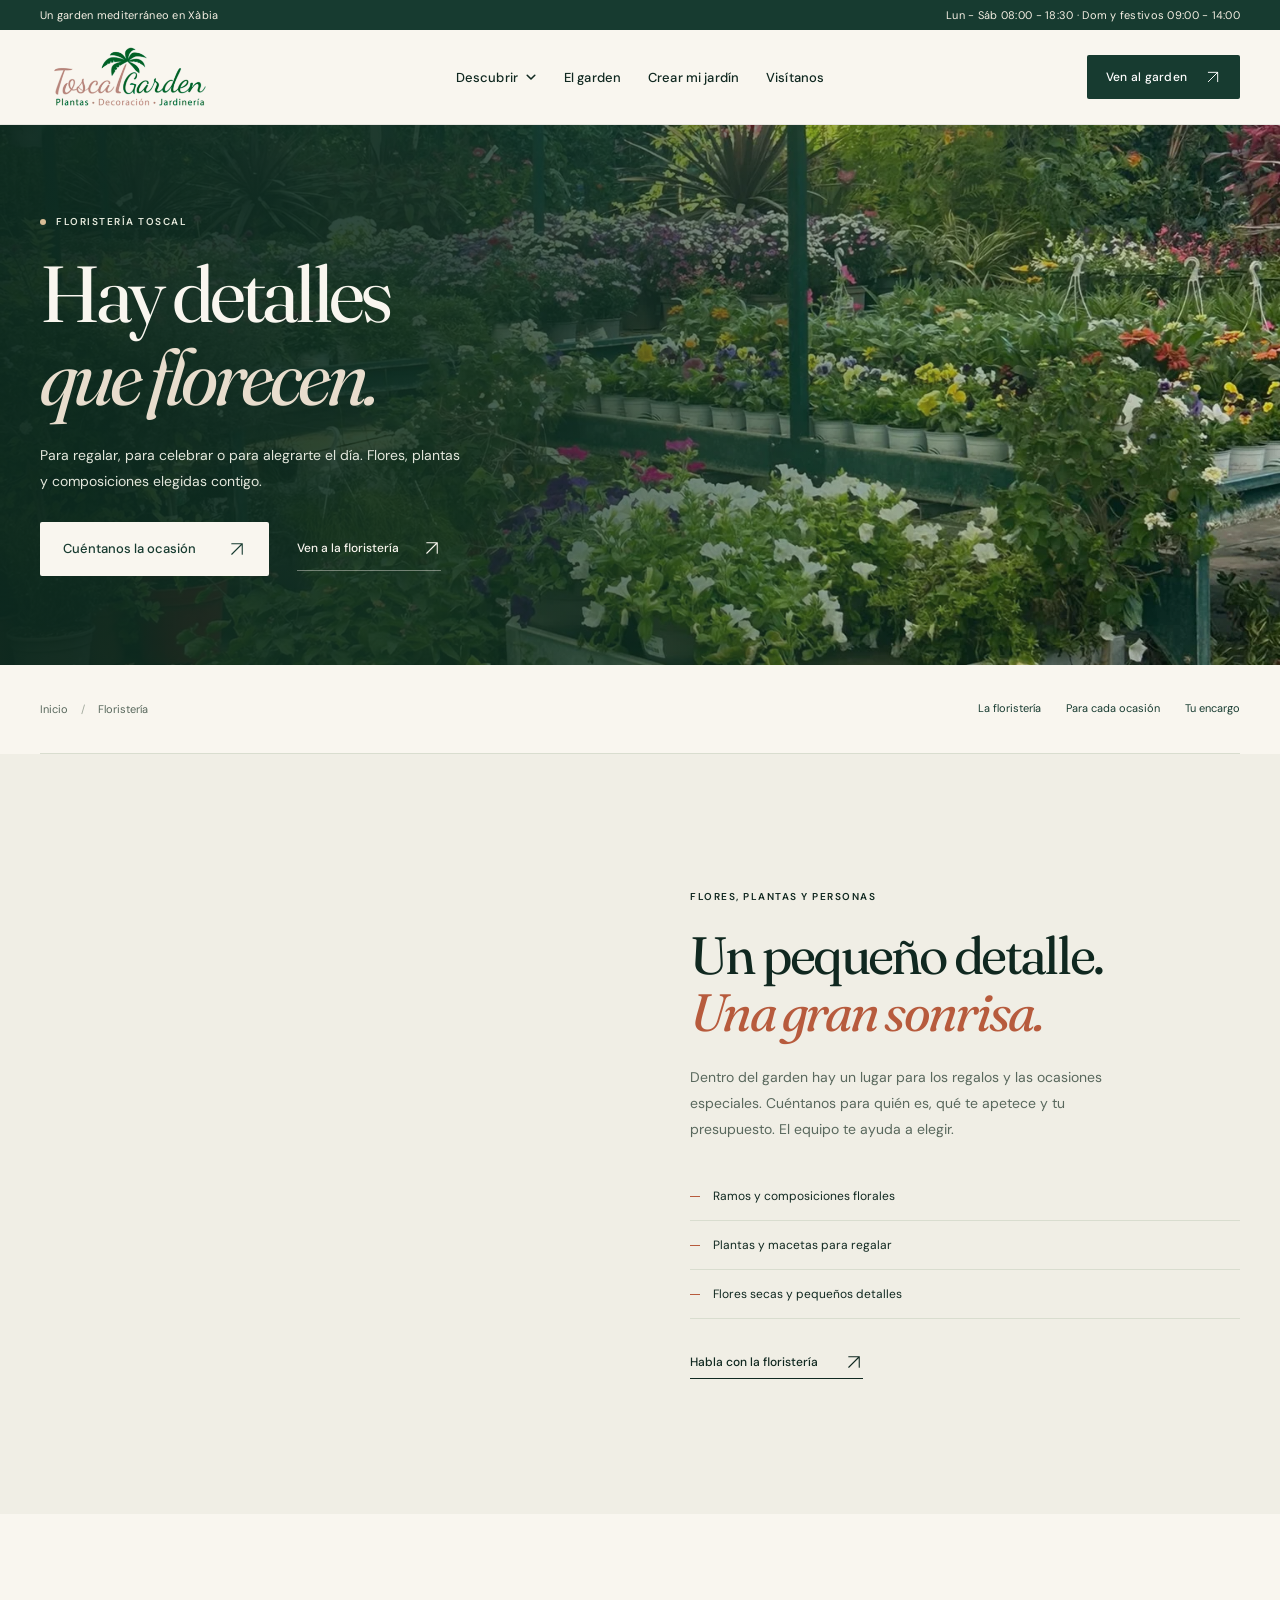
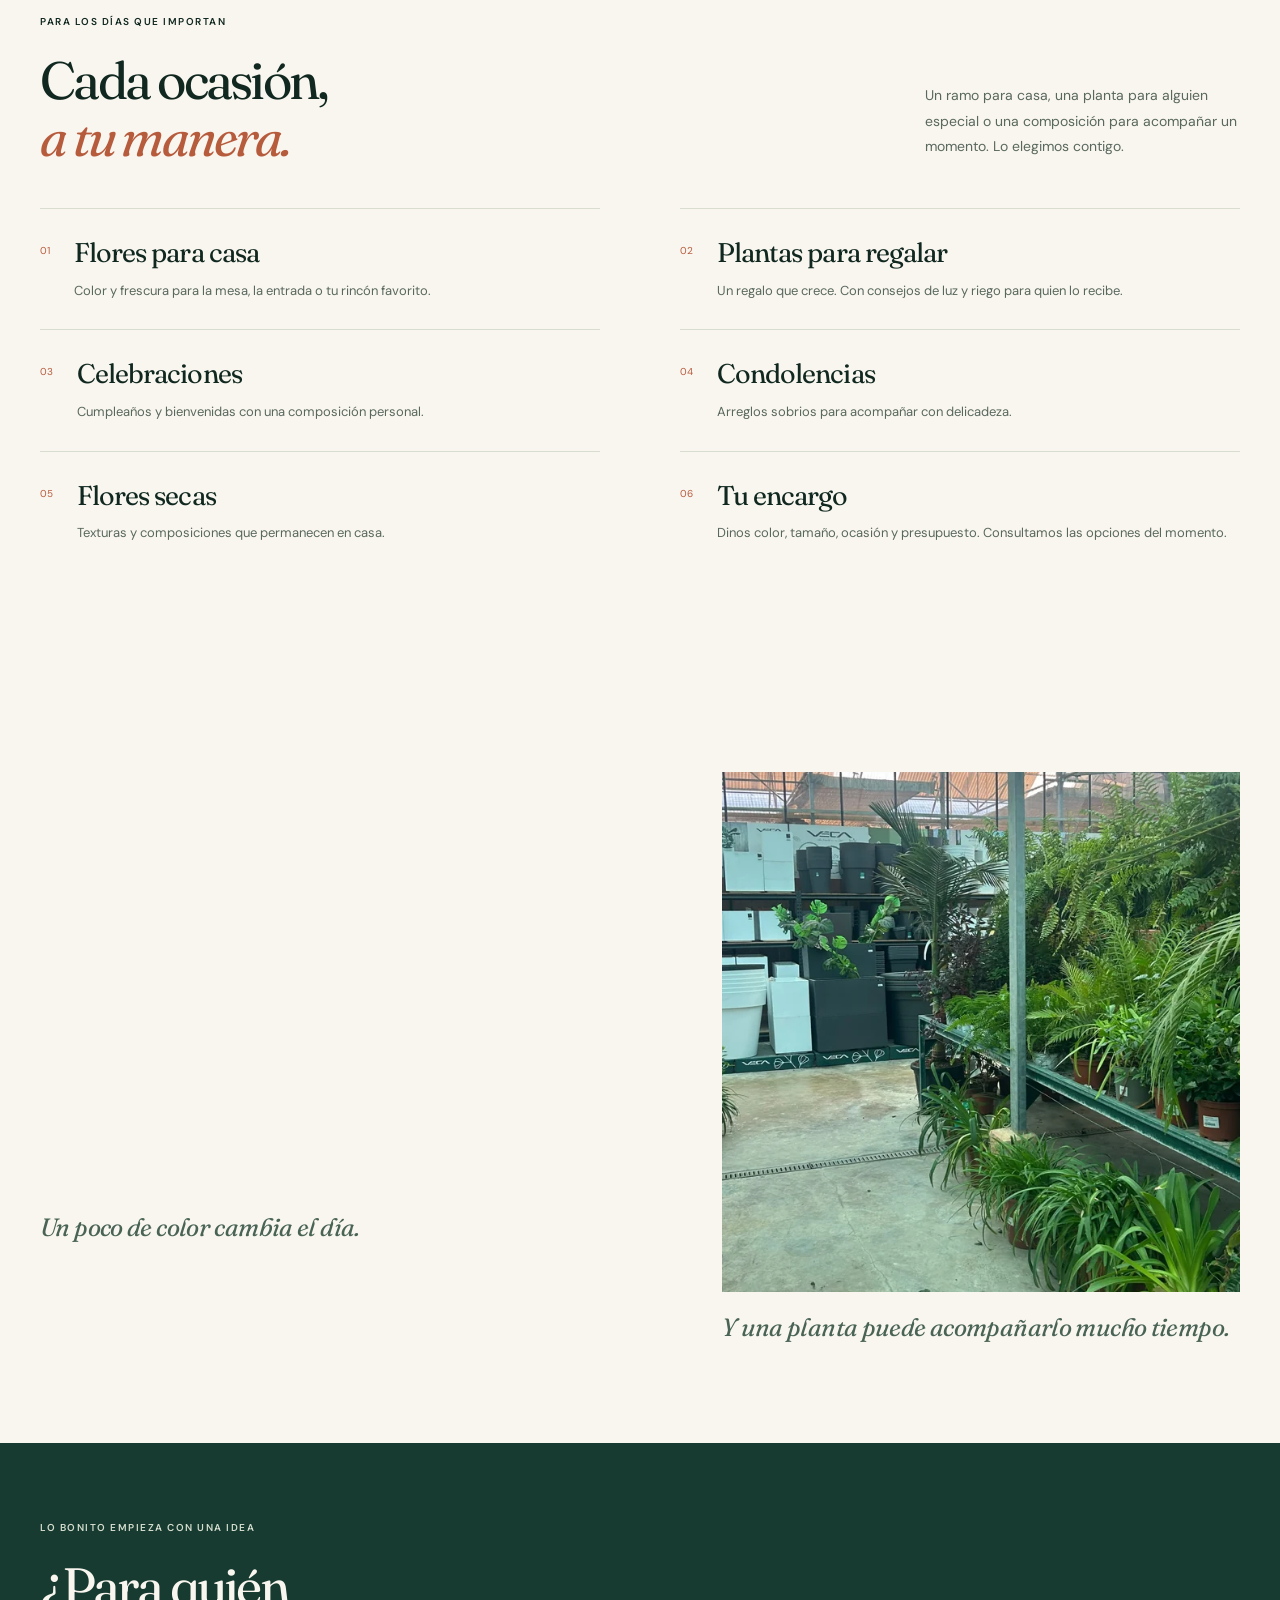
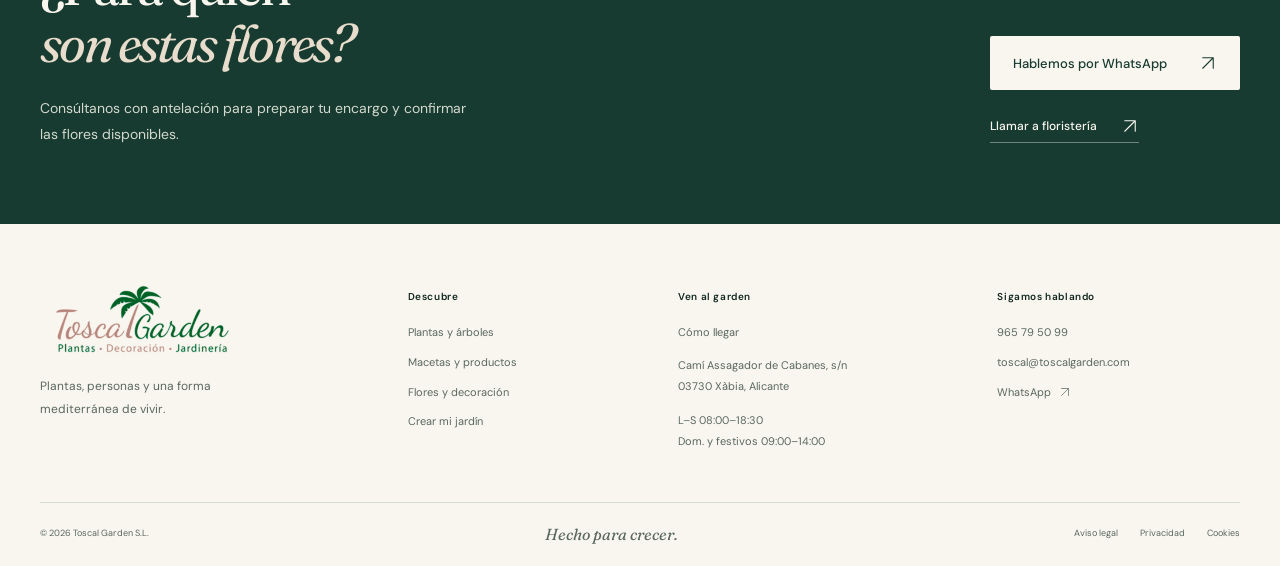
==== commit 5f2cdcbf: "Unificar el diseño de todas las páginas de Toscal Garden" ====
--- a/prototype/floristeria.html
+++ b/prototype/floristeria.html
@@ -7,16 +7,28 @@
     <title>Floristería en Xàbia | Toscal Garden</title>
     <link rel="preconnect" href="https://fonts.googleapis.com" />
     <link rel="preconnect" href="https://fonts.gstatic.com" crossorigin />
-    <link href="https://fonts.googleapis.com/css2?family=DM+Sans:wght@400;500;600;700&family=Fraunces:opsz,wght@9..144,500;9..144,600&display=swap" rel="stylesheet" />
+    <link href="https://fonts.googleapis.com/css2?family=DM+Sans:wght@400;500;600;700&family=Fraunces:ital,opsz,wght@0,9..144,400;0,9..144,500;0,9..144,600;1,9..144,400&display=swap" rel="stylesheet" />
     <link rel="icon" type="image/svg+xml" href="assets/favicon.svg" />
     <link rel="stylesheet" href="styles.css" />
+    <link rel="stylesheet" href="site.css" />
+    <link rel="stylesheet" href="pages.css" />
   </head>
-  <body>
+  <body class="home inner-page page-floristeria">
     <a class="skip-link" href="#contenido">Saltar al contenido</a>
+    <svg class="home-symbols" xmlns="http://www.w3.org/2000/svg" aria-hidden="true"><defs>
+      <symbol id="arrow-right" viewBox="0 0 24 24"><path d="M4 12h15M13 5l7 7-7 7" /></symbol>
+      <symbol id="arrow-diagonal" viewBox="0 0 24 24"><path d="M5 19 19 5M5 5h14v14" /></symbol>
+      <symbol id="arrow-down" viewBox="0 0 24 24"><path d="M12 4v16M5 13l7 7 7-7" /></symbol>
+      <symbol id="leaf" viewBox="0 0 24 24"><path d="M5 19C1 8 11 3 21 3c0 11-5 20-16 16ZM5 19l9-9M4 20l-1 1" /></symbol>
+      <symbol id="pin" viewBox="0 0 24 24"><path d="M19 10c0 5-7 11-7 11S5 15 5 10a7 7 0 1 1 14 0Z"/><circle cx="12" cy="10" r="2.3"/></symbol>
+      <symbol id="clock" viewBox="0 0 24 24"><circle cx="12" cy="12" r="9"/><path d="M12 7v5l3 2"/></symbol>
+      <symbol id="phone" viewBox="0 0 24 24"><path d="m8 3 3 5-3 3c1 2 3 4 5 5l3-3 5 3c0 3-2 5-5 5C9 20 4 15 3 8c0-3 2-5 5-5Z"/></symbol>
+      <symbol id="sun" viewBox="0 0 24 24"><circle cx="12" cy="12" r="4"/><path d="M12 1v3m0 16v3M1 12h3m16 0h3M4 4l2 2m12 12 2 2M4 20l2-2M18 6l2-2"/></symbol>
+    </defs></svg>
     <div class="site-chrome">
       <div class="utility-bar">
         <div class="wrap utility-inner">
-          <a href="visitanos.html">Camí Assagador de Cabanes, s/n · Xàbia</a>
+          <a href="visitanos.html">Un garden mediterráneo en Xàbia</a>
           <span>Lun - Sáb 08:00 - 18:30 · Dom y festivos 09:00 - 14:00</span>
         </div>
       </div>
@@ -28,10 +40,7 @@
           <nav class="primary-nav" id="primary-nav" aria-label="Navegación principal">
             <div class="nav-links">
             <button class="nav-trigger" type="button" aria-expanded="false" aria-controls="mega-menu">Descubrir <svg class="chevron" viewBox="0 0 12 12" width="12" height="12" aria-hidden="true"><path d="M2.2 4.2 6 8l3.8-3.8" fill="none" stroke="currentColor" stroke-width="1.55" stroke-linecap="round" stroke-linejoin="round"/></svg></button>
-            <a href="proyectos.html">Crear mi jardín</a>
-            <a href="visitanos.html">Visítanos</a>
-            </div>
-            <div class="mega-menu" id="mega-menu" aria-hidden="true">
+            <div class="mega-menu" id="mega-menu" aria-hidden="true" inert>
               <div class="wrap mega-grid">
                 <div class="mega-intro">
                   <p class="overline">EXPLORA TOSCAL</p>
@@ -56,7 +65,7 @@
                     <span class="icon" aria-hidden="true"><svg viewBox="0 0 24 24" fill="none" stroke="currentColor" stroke-width="1.7"><path d="M12 3s6 7 6 11a6 6 0 1 1-12 0c0-4 6-11 6-11Z"/></svg></span>
                     <span><b>Riego y ferretería</b><small>Herramientas y soluciones prácticas</small></span>
                   </a>
-                  <a class="is-active" href="floristeria.html">
+                  <a href="floristeria.html" aria-current="page">
                     <span class="icon" aria-hidden="true"><svg viewBox="0 0 24 24" fill="none" stroke="currentColor" stroke-width="1.7"><circle cx="12" cy="12" r="2.2"/><path d="M12 5c1.6 2 1.6 4 0 5-1.6-1-1.6-3 0-5Zm7 7c-2 1.6-4 1.6-5 0 1-1.6 3-1.6 5 0ZM12 19c-1.6-2-1.6-4 0-5 1.6 1 1.6 3 0 5ZM5 12c2-1.6 4-1.6 5 0-1 1.6-3 1.6-5 0Z"/></svg></span>
                     <span><b>Floristería</b><small>Ramos y composiciones para cada ocasión</small></span>
                   </a>
@@ -67,14 +76,13 @@
                 </div>
               </div>
             </div>
+            <a href="index.html#el-garden">El garden</a>
+            <a href="proyectos.html">Crear mi jardín</a>
+            <a href="visitanos.html">Visítanos</a>
+            </div>
             <div class="nav-tools">
-              <button class="language-toggle" type="button" aria-label="Elegir idioma" aria-expanded="false"><span class="lang-code">ES</span><svg class="chevron" viewBox="0 0 12 12" width="12" height="12" aria-hidden="true"><path d="M2.2 4.2 6 8l3.8-3.8" fill="none" stroke="currentColor" stroke-width="1.55" stroke-linecap="round" stroke-linejoin="round"/></svg></button>
-              <div class="language-menu" aria-label="Idiomas">
-                <button type="button" data-lang="es" class="is-current">Español</button>
-                <button type="button" data-lang="en">English</button>
-                <button type="button" data-lang="nl">Nederlands</button>
-              </div>
-              <a class="nav-cta" href="visitanos.html">Visitar el garden</a>
+              <a class="home-header-phone" href="tel:+34965795099">965 79 50 99</a>
+              <a class="nav-cta" href="visitanos.html">Ven al garden <svg class="home-icon" aria-hidden="true"><use href="#arrow-diagonal"/></svg></a>
             </div>
           </nav>
           <button class="mobile-toggle" type="button" aria-label="Abrir menú" aria-expanded="false" aria-controls="primary-nav"><span></span><span></span></button>
@@ -82,123 +90,17 @@
       </header>
     </div>
     <main id="contenido">
-      <section class="page-hero" style="background-image:url('../fotos_toscal/WhatsApp%20Unknown%202026-09-24%20at%2011.41.50/WhatsApp%20Image%202026-09-23%20at%2018.54.54.jpeg')">
-        <div class="page-hero-inner">
-          <p class="breadcrumb">Inicio / Floristería</p>
-          <h1>Hay detalles que se dicen mejor con flores.</h1>
-          <p>Ramos, composiciones y plantas elegidas con intención para un regalo, una ocasión o simplemente un día que merece celebrarse.</p>
-        </div>
-      </section>
-      <section class="page-section reveal">
-        <div class="split-content">
-          <figure>
-            <img src="../fotos_toscal/WhatsApp%20Unknown%202026-09-24%20at%2011.41.34/WhatsApp%20Image%202026-09-23%20at%2019.04.49.jpeg" width="900" height="1100" alt="Selección de plantas en Toscal Garden" loading="lazy" />
-          </figure>
-          <div>
-            <p class="overline">FLORISTERÍA TOSCAL</p>
-            <h2>Una floristería dentro del garden.</h2>
-            <p>Una sección del garden para regalos y ocasiones: ramo, planta o composición. El equipo trabaja con la ocasión, el estilo de la casa y un presupuesto claro.</p>
-            <ul class="check-list">
-              <li>Ramos y composiciones florales</li>
-              <li>Plantas y macetas para regalar</li>
-              <li>Flores secas y detalles de nacimiento</li>
-            </ul>
-            <a class="link-arrow" href="https://wa.me/34965795099" target="_blank" rel="noopener">Habla con el equipo por WhatsApp →</a>
-          </div>
-        </div>
-      </section>
-      <section class="page-section reveal">
-        <div class="section-heading">
-          <p class="overline">PARA QUÉ VENIR</p>
-          <h2>Flores con criterio, no un mostrador de paso.</h2>
-          <p>Dinos el momento. Te proponemos algo que se sienta elegido, del garden de Xàbia, no de un catálogo anónimo.</p>
-        </div>
-        <div class="visual-grid">
-          <article class="visual-card">
-            <img src="../fotos_toscal/WhatsApp%20Unknown%202026-09-24%20at%2011.41.50/WhatsApp%20Image%202026-09-23%20at%2018.54.54.jpeg" width="800" height="640" alt="Entrada de floristería y decoración" loading="lazy" />
-            <h3>Ramo del día</h3>
-            <p>Flores de temporada, paleta serena. Para casa o para una mesa que se usa.</p>
-          </article>
-          <article class="visual-card">
-            <img src="../fotos_toscal/WhatsApp%20Unknown%202026-09-24%20at%2011.41.34/WhatsApp%20Image%202026-09-23%20at%2019.04.49.jpeg" width="800" height="640" alt="Plantas para regalar" loading="lazy" />
-            <h3>Regalo y planta</h3>
-            <p>Una planta bien macetada dura más. Luz y riego para quien la recibe.</p>
-          </article>
-          <article class="visual-card">
-            <img src="../fotos_toscal/WhatsApp%20Unknown%202026-09-24%20at%2011.41.50/WhatsApp%20Image%202026-09-23%20at%2018.55.10.jpeg" width="800" height="640" alt="Composiciones y cerámica" loading="lazy" />
-            <h3>Celebraciones</h3>
-            <p>Cumpleaños, bienvenidas. Composiciones de casa de costa, no de evento genérico.</p>
-          </article>
-          <article class="visual-card">
-            <img src="../fotos_toscal/WhatsApp%20Image%202026-09-23%20at%2019.06.13.jpeg" width="800" height="640" alt="Plantas de exterior" loading="lazy" />
-            <h3>Condolencias</h3>
-            <p>Arreglos sobrios. Si puedes, avisa con unas horas.</p>
-          </article>
-          <article class="visual-card">
-            <img src="../fotos_toscal/WhatsApp%20Unknown%202026-09-24%20at%2011.41.34/WhatsApp%20Image%202026-09-23%20at%2019.04.51.jpeg" width="800" height="640" alt="Aromáticas y texturas" loading="lazy" />
-            <h3>Flores secas</h3>
-            <p>Piezas que se quedan. Textura para consola o entrada.</p>
-          </article>
-          <article class="visual-card">
-            <img src="../fotos_toscal/WhatsApp%20Image%202026-09-23%20at%2019.05.26.jpeg" width="800" height="640" alt="Garden Toscal" loading="lazy" />
-            <h3>Encargo puntual</h3>
-            <p>Color, tamaño y presupuesto. WhatsApp o visita: sin pedido online.</p>
-          </article>
-        </div>
-        <p class="note-soft">La floristería sigue el ritmo del garden. Para un encargo concreto, llama o escribe el mismo día.</p>
-      </section>
-      <section class="cta-band">
-        <div class="cta-band-inner">
-          <h2>Un regalo no tiene que ser complicado.<br />Solo tiene que sentirse elegido.</h2>
-          <div class="cta-actions">
-            <a class="button-light" href="visitanos.html">Ven a floristería →</a>
-            <a class="button-light" href="https://wa.me/34965795099" target="_blank" rel="noopener">WhatsApp ↗</a>
-          </div>
-        </div>
-      </section>
+<section class="tg-hero" aria-labelledby="page-title"><img src="assets/catalogo/flores-1200.webp" srcset="assets/catalogo/flores-640.webp 640w, assets/catalogo/flores-1200.webp 1200w, assets/catalogo/flores-1536.webp 1536w" sizes="100vw" width="1200" height="1600" alt="Flores de temporada en las mesas del garden" fetchpriority="high" /><div class="wrap tg-hero-inner"><p class="tg-eyebrow tg-eyebrow-light"><span></span>FLORISTERÍA TOSCAL</p><h1 id="page-title">Hay detalles<br /> <em>que florecen.</em></h1><p class="tg-hero-intro">Para regalar, para celebrar o para alegrarte el día. Flores, plantas y composiciones elegidas contigo.</p><div class="tg-actions"><a class="home-button home-button-cream" href="https://wa.me/34965795099" target="_blank" rel="noopener noreferrer">Cuéntanos la ocasión <svg class="home-icon" aria-hidden="true"><use href="#arrow-diagonal"/></svg></a><a class="home-text-link" href="visitanos.html">Ven a la floristería <svg class="home-icon" aria-hidden="true"><use href="#arrow-diagonal"/></svg></a></div></div></section><nav class="wrap tg-page-nav" aria-label="En esta página"><div class="tg-breadcrumb"><a href="index.html">Inicio</a><span>/</span><span>Floristería</span></div><div><a href="#floristeria">La floristería</a><a href="#ocasiones">Para cada ocasión</a><a href="#encargo">Tu encargo</a></div></nav><section class="tg-tone" id="floristeria"><div class="wrap tg-split home-reveal"><figure><img src="assets/home/decoracion-interior-900.webp" srcset="assets/home/decoracion-interior-480.webp 480w, assets/home/decoracion-interior-900.webp 900w, assets/home/decoracion-interior-1200.webp 1200w" sizes="(max-width: 700px) calc(100vw - 40px), 45vw" width="1200" height="1600" alt="Plantas y detalles para el hogar en el interior de Toscal" loading="lazy" decoding="async" /></figure><div><p class="tg-eyebrow">FLORES, PLANTAS Y PERSONAS</p><h2>Un pequeño detalle.<br /> <em>Una gran sonrisa.</em></h2><p>Dentro del garden hay un lugar para los regalos y las ocasiones especiales. Cuéntanos para quién es, qué te apetece y tu presupuesto. El equipo te ayuda a elegir.</p><ul class="tg-list"><li>Ramos y composiciones florales</li><li>Plantas y macetas para regalar</li><li>Flores secas y pequeños detalles</li></ul><a class="home-text-link" href="https://wa.me/34965795099" target="_blank" rel="noopener noreferrer">Habla con la floristería <svg class="home-icon" aria-hidden="true"><use href="#arrow-diagonal"/></svg></a></div></div></section><section class="wrap tg-section home-reveal" id="ocasiones"><div class="tg-heading"><div><p class="tg-eyebrow">PARA LOS DÍAS QUE IMPORTAN</p><h2>Cada ocasión,<br /> <em>a tu manera.</em></h2></div><p>Un ramo para casa, una planta para alguien especial o una composición para acompañar un momento. Lo elegimos contigo.</p></div><div class="tg-family-grid"><article><span>01</span><div><h3>Flores para casa</h3><p>Color y frescura para la mesa, la entrada o tu rincón favorito.</p></div></article><article><span>02</span><div><h3>Plantas para regalar</h3><p>Un regalo que crece. Con consejos de luz y riego para quien lo recibe.</p></div></article><article><span>03</span><div><h3>Celebraciones</h3><p>Cumpleaños y bienvenidas con una composición personal.</p></div></article><article><span>04</span><div><h3>Condolencias</h3><p>Arreglos sobrios para acompañar con delicadeza.</p></div></article><article><span>05</span><div><h3>Flores secas</h3><p>Texturas y composiciones que permanecen en casa.</p></div></article><article><span>06</span><div><h3>Tu encargo</h3><p>Dinos color, tamaño, ocasión y presupuesto. Consultamos las opciones del momento.</p></div></article></div></section><section class="tg-floral-pair wrap home-reveal"><figure><img src="assets/catalogo/flores-1200.webp" srcset="assets/catalogo/flores-640.webp 640w, assets/catalogo/flores-1200.webp 1200w, assets/catalogo/flores-1536.webp 1536w" sizes="(max-width: 700px) calc(100vw - 40px), 45vw" width="1200" height="1600" alt="Flores de temporada a la luz natural" loading="lazy" decoding="async" /><figcaption>Un poco de color cambia el día.</figcaption></figure><figure><img src="assets/catalogo/interior-1200.webp" srcset="assets/catalogo/interior-640.webp 640w, assets/catalogo/interior-1200.webp 1200w, assets/catalogo/interior-1536.webp 1536w" sizes="(max-width: 700px) calc(100vw - 40px), 45vw" width="1200" height="1600" alt="Plantas verdes y macetas para regalar" loading="lazy" decoding="async" /><figcaption>Y una planta puede acompañarlo mucho tiempo.</figcaption></figure></section><div id="encargo"><section class="tg-closing"><div class="wrap"><div><p class="tg-eyebrow">LO BONITO EMPIEZA CON UNA IDEA</p><h2>¿Para quién<br /> <em>son estas flores?</em></h2><p>Consúltanos con antelación para preparar tu encargo y confirmar las flores disponibles.</p></div><div class="tg-closing-actions"><a class="home-button home-button-cream" href="https://wa.me/34965795099" target="_blank" rel="noopener noreferrer">Hablemos por WhatsApp <svg class="home-icon" aria-hidden="true"><use href="#arrow-diagonal"/></svg></a><a class="home-text-link" href="tel:+34965795099">Llamar a floristería <svg class="home-icon" aria-hidden="true"><use href="#arrow-diagonal"/></svg></a></div></div></section></div>
     </main>
-    <footer class="site-footer">
-      <div class="wrap footer-top">
-        <div>
-          <a class="logo footer-logo" href="index.html"><img src="assets/logo-toscal.png" width="350" height="124" alt="Toscal Garden" /></a>
-          <p>Tu centro de jardinería en Xàbia para plantas, ideas y jardines que se viven mejor.</p>
-          <div class="socials">
-            <span title="Perfil de Facebook pendiente de confirmar" aria-label="Facebook, pendiente de confirmar"><svg viewBox="0 0 24 24" fill="currentColor" aria-hidden="true"><path d="M14 9h3V6h-3c-2.2 0-4 1.8-4 4v2H8v3h2v7h3v-7h2.6l.4-3H13v-2c0-.6.4-1 1-1Z"/></svg></span>
-            <span title="Perfil de Instagram pendiente de confirmar" aria-label="Instagram, pendiente de confirmar"><svg viewBox="0 0 24 24" fill="none" stroke="currentColor" stroke-width="1.7" aria-hidden="true"><rect x="4" y="4" width="16" height="16" rx="4"/><circle cx="12" cy="12" r="3.5"/><circle cx="17.2" cy="6.8" r="0.8" fill="currentColor" stroke="none"/></svg></span>
-            <a href="https://wa.me/34965795099" aria-label="WhatsApp de Toscal Garden"><svg viewBox="0 0 24 24" fill="currentColor" aria-hidden="true"><path d="M12 3.2A8.7 8.7 0 0 0 3.4 12c0 1.5.4 3 1.1 4.3L3 21l4.6-1.5A8.8 8.8 0 0 0 12 20.8 8.7 8.7 0 0 0 12 3.2Zm4.9 12.4c-.2.6-1.2 1.1-1.7 1.2-.4 0-.9.2-3-.8-2.5-1.2-4.1-3.9-4.2-4.1-.1-.2-1-1.3-1-2.5s.6-1.8.9-2c.2-.2.5-.3.7-.3h.5c.2 0 .4 0 .6.5l.8 1.9c.1.2 0 .4-.1.5l-.4.5c-.1.1-.3.3-.1.6.2.3.8 1.3 1.8 2.1 1.2 1 2.2 1.3 2.5 1.5.3.1.5.1.7-.1l.9-1.1c.2-.2.4-.2.6-.1l1.9.9c.2.1.4.2.4.5 0 .1 0 .5-.2.7Z"/></svg></a>
-          </div>
-        </div>
-        <div>
-          <h3>Descubre</h3>
-          <a href="plantas.html">Plantas y árboles</a>
-          <a href="productos.html#macetas">Macetas y cerámica</a>
-          <a href="productos.html#riego">Riego y ferretería</a>
-          <a href="floristeria.html">Floristería</a>
-        </div>
-        <div>
-          <h3>Servicios</h3>
-          <a href="proyectos.html">Crear mi jardín</a>
-          <a href="visitanos.html">Visítanos</a>
-          <a href="tel:+34965795099">Llamar al garden</a>
-          <a href="https://wa.me/34965795099">Consultar por WhatsApp</a>
-        </div>
-        <div>
-          <h3>Contacto</h3>
-          <a href="tel:+34965795099">965 79 50 99</a>
-          <a href="mailto:toscal@toscalgarden.com">toscal@toscalgarden.com</a>
-          <p>Camí Assagador de Cabanes, s/n<br />03730 Xàbia, Alicante</p>
-        </div>
+    <footer class="home-footer">
+      <div class="wrap home-footer-main">
+        <div class="home-footer-brand"><a href="index.html" aria-label="Toscal Garden, inicio"><img src="assets/logo-toscal.png" width="350" height="124" alt="Toscal Garden" loading="lazy" /></a><p>Plantas, personas y una forma<br />mediterránea de vivir.</p></div>
+        <div><h2>Descubre</h2><a href="plantas.html">Plantas y árboles</a><a href="productos.html">Macetas y productos</a><a href="floristeria.html">Flores y decoración</a><a href="proyectos.html">Crear mi jardín</a></div>
+        <div><h2>Ven al garden</h2><a href="visitanos.html">Cómo llegar</a><p>Camí Assagador de Cabanes, s/n<br />03730 Xàbia, Alicante</p><p>L–S 08:00–18:30<br />Dom. y festivos 09:00–14:00</p></div>
+        <div><h2>Sigamos hablando</h2><a href="tel:+34965795099">965 79 50 99</a><a href="mailto:toscal@toscalgarden.com">toscal@toscalgarden.com</a><a href="https://wa.me/34965795099" target="_blank" rel="noopener noreferrer">WhatsApp <svg class="home-icon" aria-hidden="true"><use href="#arrow-diagonal"/></svg></a></div>
       </div>
-      <div class="wrap footer-bottom">
-        <span>© 2026 Toscal Garden S.L. Todos los derechos reservados.</span>
-        <span>
-          <a href="https://toscalgarden.eu/aviso-legal/">Aviso legal</a>
-          <a href="https://toscalgarden.eu/politica-de-privacidad/">Privacidad</a>
-          <a href="https://toscalgarden.eu/politica-de-cookies/">Cookies</a>
-          <button type="button">Configurar cookies</button>
-        </span>
-      </div>
+      <div class="wrap home-footer-bottom"><span>© 2026 Toscal Garden S.L.</span><span>Hecho para crecer.</span><nav aria-label="Información legal"><a href="https://toscalgarden.eu/aviso-legal/">Aviso legal</a><a href="https://toscalgarden.eu/politica-de-privacidad/">Privacidad</a><a href="https://toscalgarden.eu/politica-de-cookies/">Cookies</a></nav></div>
     </footer>
-    <script src="app.js"></script>
+    <script src="site.js" defer></script>
   </body>
 </html>
--- a/prototype/site.css
+++ b/prototype/site.css
@@ -0,0 +1,370 @@
+/* Shared visual system, based on the approved Toscal Garden home. */
+.home {
+  --home-muted: #59685d;
+  --home-surface: #f0eee5;
+  --home-border: #d9ddcf;
+  -webkit-font-smoothing: antialiased;
+}
+.home .wrap { width: min(1320px, calc(100% - 112px)); }
+.home-symbols { position: absolute; width: 0; height: 0; overflow: hidden; }
+.home-icon { width: 21px; height: 21px; flex: 0 0 21px; fill: none; stroke: currentColor; stroke-width: 1.45; stroke-linecap: round; stroke-linejoin: round; }
+.home .utility-bar { background: var(--green); font-size: 11px; font-weight: 400; letter-spacing: .025em; }
+.home .utility-inner { height: 30px; }
+.home .nav-row { height: 94px; }
+.home.has-scrolled .nav-row { height: 76px; }
+.home .logo img { width: 200px; }
+.home .nav-links { gap: 1px; }
+.home .nav-links > a, .home .nav-trigger { border-radius: 2px; font-size: 13px; font-weight: 500; padding: 12px 13px; }
+.home .nav-cta { display: inline-flex; align-items: center; gap: 18px; padding: 13px 19px; border-radius: 2px; background: var(--green); font-size: 12px; font-weight: 500; }
+.home .nav-cta:hover { background: #245541; transform: none; }
+.home .nav-cta .home-icon { width: 16px; height: 16px; flex-basis: 16px; }
+.home .nav-tools { gap: 20px; }
+.home-header-phone { font-size: 12px; text-decoration: none; font-variant-numeric: tabular-nums; }
+.home .mega-menu { background: var(--cream); }
+.home .mega-links a { padding: 12px 0; border-radius: 0; font-size: 13px; font-weight: 400; }
+.home .mobile-toggle { min-height: 44px; width: 44px; padding: 12px 7px; align-content: center; }
+.home .mega-menu.open { box-shadow: 0 18px 25px #10282012; }
+.home h1, .home main h2, .home main h3 { font-weight: 400; }
+.home main h2 { margin: 0; font-size: clamp(2.5rem, 4.1vw, 3.8rem); line-height: 1.08; letter-spacing: -.052em; }
+.home main h2 em { font-weight: 400; color: var(--terracotta); }
+.home main section[id] { scroll-margin-top: 128px; }
+.home-eyebrow { margin: 0 0 23px; font: 600 10px/1.5 var(--sans); letter-spacing: .15em; }
+.home-button { display: inline-flex; justify-content: space-between; align-items: center; gap: 32px; min-height: 54px; padding: 15px 22px; background: var(--green); color: var(--cream); border: 1px solid transparent; border-radius: 2px; text-decoration: none; font-size: 13px; font-weight: 500; transition: background .2s, color .2s; }
+.home-button:hover { background: #285640; }
+.home-button .home-icon, .home-text-link .home-icon { width: 18px; height: 18px; flex-basis: 18px; transition: transform .25s; }
+.home-button:hover .home-icon, .home-text-link:hover .home-icon { transform: translate(2px, -2px); }
+.home-button[href^="#"]:hover .home-icon { transform: translateY(3px); }
+.home-text-link { display: inline-flex; align-items: center; justify-content: space-between; gap: 24px; padding: 7px 0; border-bottom: 1px solid currentColor; text-decoration: none; font-size: 13px; font-weight: 500; }
+.home-hero { padding-top: 28px; }
+.home-hero-grid { display: grid; grid-template-columns: .88fr 1.12fr; gap: 54px; }
+.home-hero-copy { padding: 28px 0 24px; align-self: center; }
+.home-hero-copy .home-eyebrow { display: flex; align-items: center; gap: 10px; margin-bottom: 26px; }
+.home-hero-copy .home-eyebrow > span { width: 6px; height: 6px; border-radius: 50%; background: var(--terracotta); }
+.home h1 { margin: 0; font-size: clamp(4.4rem, 7.35vw, 7rem); line-height: .98; letter-spacing: -.05em; }
+.home h1 em { font-weight: 400; color: var(--terracotta); white-space: nowrap; }
+.home-hero-intro { max-width: 340px; margin: 28px 0 27px; color: var(--home-muted); font-size: 15px; line-height: 1.75; }
+.home-hero-note { display: flex; align-items: center; gap: 10px; margin-top: 38px; font-size: 10px; color: var(--home-muted); }
+.home-hero-note .home-icon { width: 18px; height: 18px; flex-basis: 18px; color: var(--terracotta); }
+.home-hero-visual { position: relative; height: 622px; margin: 0; overflow: hidden; background: #465d41; }
+.home-hero-visual > img { width: 100%; height: 100%; object-fit: cover; object-position: 52% 58%; display: block; }
+.home-photo-location { position: absolute; top: 23px; left: 24px; padding: 7px 10px; background: #173b307d; color: white; font-size: 9px; letter-spacing: .17em; text-shadow: 0 1px 8px #102820; }
+.home-photo-note { position: absolute; bottom: 25px; right: 25px; display: flex; align-items: center; gap: 35px; padding: 21px 23px; background: var(--cream); text-decoration: none; }
+.home-photo-note > span:first-child { display: grid; gap: 2px; }
+.home-photo-note strong { font: 400 30px/1.2 var(--serif); letter-spacing: -.05em; }
+.home-photo-note span span { font-size: 11px; color: var(--home-muted); }
+.home-round-arrow { display: grid; place-items: center; width: 38px; height: 38px; border: 1px solid var(--home-border); border-radius: 50%; transition: background .2s; }
+.home-photo-note:hover .home-round-arrow { background: var(--sand); }
+.home-paths { display: grid; grid-template-columns: repeat(3, 1fr); margin-top: 37px !important; border-bottom: 1px solid var(--home-border); }
+.home-paths > a { display: flex; align-items: center; gap: 19px; min-height: 107px; padding: 5px 33px 29px; text-decoration: none; position: relative; }
+.home-paths > a:first-child { padding-left: 0; }
+.home-paths > a:last-child { padding-right: 0; }
+.home-paths > a + a:before { content: ""; position: absolute; top: 3px; bottom: 33px; left: 0; width: 1px; background: var(--home-border); }
+.home-path-number { align-self: flex-start; padding-top: 6px; font-size: 10px; color: var(--terracotta); }
+.home-paths strong { display: block; font: 400 23px/1.35 var(--serif); letter-spacing: -.04em; }
+.home-paths small { display: block; margin-top: 5px; font-size: 11px; color: var(--home-muted); }
+.home-paths .home-icon { margin-left: auto; width: 19px; height: 19px; flex-basis: 19px; transition: transform .2s; }
+.home-paths a:hover .home-icon { transform: translate(3px, -3px); }
+.home-discover { padding-top: 100px; padding-bottom: 90px; }
+.home-section-heading { display: flex; align-items: flex-end; justify-content: space-between; gap: 48px; margin-bottom: 42px; }
+.home-section-heading > p { max-width: 300px; margin: 0 0 6px; font-size: 14px; line-height: 1.8; color: var(--home-muted); }
+.home-collections { display: grid; grid-template-columns: 1.2fr 1fr 1fr; gap: 24px; }
+.home-collection { text-decoration: none; min-width: 0; }
+.home-collection-image { position: relative; height: 400px; overflow: hidden; background: var(--sand); }
+.home-collection:nth-child(2) { margin-top: 46px; }
+.home-collection:nth-child(3) { margin-top: 92px; }
+.home-collection-image:after { content: ""; position: absolute; inset: 0; background: linear-gradient(#10282038, transparent 35%); pointer-events: none; }
+.home-collection-image > img { width: 100%; height: 100%; object-fit: cover; display: block; transition: transform .65s cubic-bezier(.2,.6,.2,1); }
+.home-collection:nth-child(1) img { object-position: 52% 50%; }
+.home-collection:nth-child(2) img { object-position: 65% 55%; }
+.home-collection:nth-child(3) img { object-position: 56% 70%; }
+.home-collection:hover img { transform: scale(1.035); }
+.home-image-label { position: absolute; z-index: 1; top: 20px; left: 20px; font-size: 8px; letter-spacing: .14em; font-weight: 500; color: white; }
+.home-collection-arrow { position: absolute; z-index: 1; right: 16px; bottom: 16px; width: 38px; height: 38px; display: grid; place-items: center; background: var(--cream); border-radius: 50%; transition: color .2s, background .2s; }
+.home-collection:hover .home-collection-arrow { background: var(--green); color: var(--cream); }
+.home-collection-caption { padding-top: 19px; }
+.home-collection-caption h3 { margin: 0; font-size: 26px; line-height: 1.3; letter-spacing: -.045em; }
+.home-collection-caption p { margin: 7px 0 0; color: var(--home-muted); font-size: 12px; line-height: 1.7; }
+.home-care-link { margin-top: 42px; padding: 26px 0 0; border-top: 1px solid var(--home-border); display: flex; align-items: center; justify-content: space-between; gap: 20px; }
+.home-care-link > div { display: flex; gap: 13px; align-items: center; }
+.home-care-link > div > .home-icon { color: var(--moss); width: 25px; height: 25px; flex-basis: 25px; }
+.home-care-link p { font-size: 13px; margin: 0; color: var(--home-muted); }
+.home-care-link a { display: inline-flex; align-items: center; gap: 32px; font-size: 12px; text-decoration: none; padding: 5px 0; border-bottom: 1px solid var(--home-border); }
+.home-care-link a:hover { border-color: var(--green); }
+.home-story { padding: 94px 0 100px; background: var(--home-surface); }
+.home-story-grid { display: grid; grid-template-columns: 1.03fr 1fr; align-items: center; gap: 110px; }
+.home-story-visuals { position: relative; padding: 0 62px 58px 0; }
+.home-story-main { margin: 0; height: 540px; }
+.home-story-main img { width: 100%; height: 100%; object-fit: cover; object-position: center; display: block; }
+.home-story-detail { position: absolute; bottom: 0; right: 0; margin: 0; width: 43%; height: 275px; border: 8px solid var(--home-surface); border-right: 0; border-bottom: 0; }
+.home-story-detail:after { content: ""; position: absolute; inset: 0; background: linear-gradient(transparent 35%, #1028209e); }
+.home-story-detail img { display: block; width: 100%; height: 100%; object-fit: cover; }
+.home-story-detail figcaption { position: absolute; bottom: 16px; left: 18px; color: white; z-index: 1; font: italic 400 24px/1.1 var(--serif); letter-spacing: -.035em; }
+.home-story-copy > p:not(.home-eyebrow) { font-size: 14px; color: var(--home-muted); line-height: 1.85; max-width: 420px; margin: 25px 0 0; }
+.home-story-copy > p + p:not(.home-eyebrow) { margin-top: 15px; }
+.home-story-stats { display: flex; gap: 38px; margin-top: 33px; padding-top: 24px; border-top: 1px solid #173b3026; }
+.home-story-stats > div + div { border-left: 1px solid #173b3026; padding-left: 38px; }
+.home-story-stats strong { font: 400 35px/1.2 var(--serif); letter-spacing: -.05em; white-space: nowrap; }
+.home-story-stats strong small { font-size: 20px; }
+.home-story-stats span { display: block; font-size: 10px; margin-top: 8px; color: var(--home-muted); }
+.home-award { display: flex; gap: 12px; align-items: center; margin-top: 32px; }
+.home-award > svg { width: 27px; height: 33px; flex: 0 0 27px; stroke: var(--terracotta); stroke-width: 1.2; stroke-linejoin: round; fill: none; }
+.home-award p { margin: 0; font-size: 10px; font-weight: 500; line-height: 1.6; }
+.home-award p span { display: block; font-weight: 400; font-size: 9px; color: var(--home-muted); }
+.home-project { background: var(--green); color: var(--cream); overflow: hidden; }
+.home-project-grid { display: grid; grid-template-columns: 1fr 1fr; gap: 100px; align-items: center; }
+.home-project-copy { padding: 78px 0 72px; }
+.home-project .home-eyebrow { color: #d0d8ca; }
+.home .home-project h2 em { color: #d7cbb7; }
+.home-project-copy > p:not(.home-eyebrow):not(.home-project-footnote) { max-width: 400px; font-size: 14px; line-height: 1.9; color: #d3d9cf; margin: 28px 0 22px; }
+.home-project-topics { display: flex; flex-wrap: wrap; gap: 7px 19px; color: #e2e6db; font-size: 10px; margin-bottom: 37px; }
+.home-project-topics span + span:before { content: "·"; margin-right: 19px; color: #a3b29d; }
+.home-button-cream { background: var(--cream); color: var(--green); }
+.home-button-cream:hover { background: var(--sand); }
+.home-project-footnote { margin: 18px 0 0; font-size: 10px; color: #c0cbbd; }
+.home-project-visual { position: relative; margin: 0; height: 100%; min-height: 620px; margin-right: min(-56px, calc((1320px - 100vw)/2)); }
+.home-project-visual:after { content: ""; position: absolute; inset: 0; background: linear-gradient(transparent 65%, #10282070); pointer-events: none; }
+.home-project-visual img { display: block; width: 100%; height: 100%; position: absolute; inset: 0; object-fit: cover; object-position: 45% 53%; }
+.home-project-visual figcaption { position: absolute; z-index: 1; bottom: 29px; left: 30px; color: white; font: italic 400 25px/1.2 var(--serif); letter-spacing: -.03em; }
+.home-visit { display: grid; grid-template-columns: 1.05fr 1fr; gap: 100px; align-items: center; padding-top: 110px; padding-bottom: 110px; }
+.home-visit-intro { max-width: 390px; font-size: 14px; color: var(--home-muted); line-height: 1.8; margin: 25px 0 31px; }
+.home-visit-details { display: grid; gap: 23px; }
+.home-visit-details > div { display: flex; align-items: flex-start; gap: 16px; }
+.home-visit-details > div > .home-icon { color: var(--terracotta); margin-top: 2px; }
+.home-visit-details h3 { margin: 0 0 6px; font: 500 12px/1.5 var(--sans); letter-spacing: 0; }
+.home-visit-details address, .home-visit-details p { margin: 0; font-style: normal; color: var(--home-muted); font-size: 12px; line-height: 1.9; }
+.home-visit-details p span { margin-left: 16px; white-space: nowrap; }
+.home-visit-actions { display: flex; align-items: center; flex-wrap: wrap; gap: 27px; margin-top: 32px; }
+.home-visit-actions > .home-text-link { font-size: 12px; gap: 15px; border-color: var(--home-border); }
+.home-visit-visual { position: relative; margin: 0; height: 600px; }
+.home-visit-visual img { width: 100%; height: 100%; object-fit: cover; object-position: 50% 60%; display: block; }
+.home-visit-visual figcaption { position: absolute; bottom: 19px; left: 19px; right: 19px; padding: 16px 20px; background: var(--cream); display: flex; align-items: center; gap: 12px; font-size: 11px; }
+.home-visit-visual .home-icon { width: 16px; height: 16px; flex-basis: 16px; color: var(--terracotta); }
+.home-contact-strip { background: #e8ddcd; padding: 31px 0; }
+.home-contact-strip > div { display: flex; justify-content: space-between; align-items: center; gap: 30px; }
+.home-contact-strip p { margin: 0; font-size: 14px; font-weight: 500; }
+.home-contact-strip p span { font-weight: 400; color: var(--home-muted); margin-left: 6px; }
+.home-contact-strip .home-text-link { font-size: 12px; gap: 30px; }
+.home-footer { background: var(--cream); }
+.home-footer-main { display: grid; grid-template-columns: 1.4fr 1fr 1.2fr 1fr; gap: 45px; padding-top: 59px; padding-bottom: 50px; }
+.home-footer-brand img { width: 205px; height: auto; display: block; }
+.home-footer-main h2 { font: 600 10px/1.4 var(--sans); letter-spacing: .06em; margin: 7px 0 20px; }
+.home-footer-main p { color: var(--home-muted); font-size: 11px; line-height: 1.9; margin: 13px 0 0; }
+.home-footer-brand p { margin-top: 19px; font-size: 12px; }
+.home-footer-main > div > a:not(:first-child), .home-footer-main > div:not(:first-child) > a { display: flex; align-items: center; gap: 8px; width: fit-content; color: var(--home-muted); text-decoration: none; font-size: 11px; line-height: 1.6; margin: 0 0 12px; }
+.home-footer-main > div:not(:first-child) > a:hover { color: var(--terracotta); }
+.home-footer-main .home-icon { width: 12px; height: 12px; flex-basis: 12px; }
+.home-footer-bottom { display: flex; align-items: center; justify-content: space-between; border-top: 1px solid var(--home-border); min-height: 64px; gap: 25px; font-size: 9px; color: var(--home-muted); }
+.home-footer-bottom > span:nth-child(2) { font: italic 400 16px var(--serif); }
+.home-footer-bottom nav { display: flex; gap: 22px; }
+.home-footer-bottom a { text-decoration: none; padding: 8px 0; }
+.home-footer-bottom a:hover { text-decoration: underline; }
+.home-reveal { opacity: 1; transform: none; }
+@media (prefers-reduced-motion: no-preference) {
+  .home.motion-ready .home-reveal { opacity: 0; transform: translateY(22px); transition: opacity .7s ease, transform .7s ease; }
+  .home.motion-ready .home-reveal.is-visible { opacity: 1; transform: none; }
+}
+@media (min-width: 1700px) {
+  .home-project-visual { margin-right: -80px; }
+}
+@media (max-width: 1280px) {
+  .home .wrap { width: calc(100% - 80px); }
+  .home-header-phone { display: none; }
+  .home .logo img { width: 180px; }
+  .home-hero-grid { gap: 35px; }
+  .home-hero-visual { height: 565px; }
+  .home-hero-copy { padding-top: 16px; }
+  .home-hero-note { margin-top: 28px; }
+  .home-story-grid { gap: 65px; }
+  .home-story-stats { gap: 24px; }
+  .home-story-stats > div + div { padding-left: 24px; }
+  .home-project-grid { gap: 65px; }
+  .home-project-visual { margin-right: -40px; min-height: 580px; }
+  .home-visit { gap: 65px; }
+  .home-visit-visual { height: 570px; }
+  .home-collection-image { height: 355px; }
+  .home-footer-main { gap: 28px; }
+}
+@media (max-width: 1050px) and (min-width: 801px) {
+  .home .nav-links > a, .home .nav-trigger { font-size: 12px; padding: 10px 8px; }
+  .home .logo img { width: 158px; }
+  .home .nav-cta { padding: 12px; gap: 10px; }
+}
+@media (max-width: 1000px) {
+  .home .wrap { width: calc(100% - 48px); }
+  .home-hero-grid { gap: 28px; }
+  .home h1 { font-size: 8vw; }
+  .home-hero-visual { height: 535px; }
+  .home-photo-note { right: 18px; bottom: 18px; gap: 20px; padding: 17px; }
+  .home-hero-intro { font-size: 14px; }
+  .home-paths > a { padding-left: 20px; padding-right: 20px; gap: 12px; }
+  .home-paths strong { font-size: 20px; }
+  .home-paths small { font-size: 10px; }
+  .home-discover { padding-top: 78px; padding-bottom: 72px; }
+  .home-section-heading { gap: 35px; }
+  .home-section-heading > p { max-width: 240px; font-size: 13px; }
+  .home-collections { gap: 18px; }
+  .home-collection-image { height: 320px; }
+  .home-collection:nth-child(2) { margin-top: 30px; }
+  .home-collection:nth-child(3) { margin-top: 60px; }
+  .home-collection-caption h3 { font-size: 23px; }
+  .home-collection-caption p { font-size: 11px; }
+  .home-image-label { top: 16px; left: 14px; font-size: 7px; }
+  .home-story { padding: 75px 0; }
+  .home-story-grid { gap: 42px; }
+  .home-story-visuals { padding: 0 32px 45px 0; }
+  .home-story-main { height: 500px; }
+  .home-story-detail { height: 220px; width: 48%; }
+  .home-story-copy > p:not(.home-eyebrow) { font-size: 13px; }
+  .home-story-stats { gap: 18px; }
+  .home-story-stats > div + div { padding-left: 18px; }
+  .home-story-stats strong { font-size: 29px; }
+  .home-story-stats span { font-size: 9px; }
+  .home-project-grid { gap: 40px; }
+  .home-project-visual { margin-right: -24px; min-height: 570px; }
+  .home-project-copy { padding: 65px 0; }
+  .home-visit { gap: 40px; padding-top: 80px; padding-bottom: 80px; }
+  .home-visit-visual { height: 570px; }
+  .home-visit-actions { gap: 16px; }
+  .home-visit-actions .home-button { padding-left: 16px; padding-right: 16px; gap: 20px; }
+  .home-contact-strip p span { display: block; margin: 4px 0 0; }
+  .home-footer-main { grid-template-columns: 1.2fr 1fr 1.15fr; gap: 28px; }
+  .home-footer-brand { grid-column: 1 / -1; display: flex; gap: 35px; align-items: center; margin-bottom: 12px; }
+  .home-footer-brand p { margin: 0; }
+}
+@media (max-width: 800px) {
+  .home .utility-inner { height: 27px; }
+  .home .nav-row, .home.has-scrolled .nav-row { height: 75px; }
+  .home .logo img { width: 165px; }
+  .home .primary-nav { display: none; }
+  .home .site-header.is-open .nav-links { align-items: stretch; flex-shrink: 0; }
+  .home .site-header.is-open .nav-tools, .home .mega-menu { flex-shrink: 0; }
+  .home .mega-menu { background: transparent; }
+  .home .site-header.is-open .nav-links > a, .home .site-header.is-open .nav-trigger { min-height: 44px; font-size: 15px; border-radius: 0; text-align: left; }
+  .home .site-header.is-open .nav-tools { align-self: stretch; width: 100%; gap: 12px; padding: 4px 13px; }
+  .home .site-header.is-open .nav-cta { min-height: 44px; }
+  .home .site-header.is-open .mega-menu { order: initial; }
+  .home .site-header.is-open .mega-menu.open { max-height: none; box-shadow: none; }
+  .home .mega-grid { width: 100%; padding: 0 13px 12px; }
+  .home .mega-links a { min-height: 58px; }
+  .home .site-header.is-open .primary-nav { max-height: calc(100dvh - 102px); }
+  .home-hero-copy .home-eyebrow { font-size: 8px; letter-spacing: .11em; }
+  .home-hero-visual { height: 500px; }
+  .home h1 { font-size: 8.4vw; }
+  .home-hero-note { max-width: 210px; font-size: 9px; }
+  .home-hero-copy .home-button { padding-left: 17px; padding-right: 17px; gap: 22px; font-size: 12px; }
+  .home main h2 { font-size: 40px; }
+  .home-collection-caption h3 { font-size: 21px; }
+  .home-story-grid { gap: 30px; }
+  .home-story-stats { gap: 12px; }
+  .home-story-stats > div + div { padding-left: 12px; }
+  .home-story-stats strong { font-size: 26px; }
+  .home-project-topics { gap: 7px 10px; font-size: 9px; }
+  .home-project-topics span + span:before { margin-right: 10px; }
+  .home-project-grid { gap: 28px; }
+  .home-visit { gap: 28px; }
+  .home-visit-details p span { margin-left: 8px; }
+}
+@media (max-width: 700px) {
+  .home .wrap { width: calc(100% - 40px); }
+  .home main section[id] { scroll-margin-top: 119px; }
+  .home-hero { padding-top: 0; }
+  .home-hero-grid { display: flex; flex-direction: column; gap: 30px; }
+  .home-hero-copy { padding: 39px 0 0; align-self: stretch; }
+  .home-hero-copy .home-eyebrow { margin-bottom: 22px; font-size: 9px; letter-spacing: .12em; }
+  .home h1 { font-size: clamp(4.1rem, 13.4vw, 6rem); line-height: .98; }
+    .home h1 { max-width: 560px; }
+  .home-hero-intro { font-size: 14px; max-width: 330px; margin: 23px 0; }
+  .home-hero-note { display: none; }
+  .home-hero-copy .home-button { padding: 14px 20px; font-size: 12px; gap: 38px; }
+  .home-hero-visual { height: 430px; width: 100%; }
+  .home-hero-visual > img { object-position: center 61%; }
+  .home-photo-location { top: 18px; left: 18px; font-size: 8px; }
+  .home-photo-note { right: 16px; bottom: 16px; padding: 17px 19px; gap: 25px; }
+  .home-photo-note strong { font-size: 27px; }
+  .home-photo-note span span { font-size: 10px; }
+  .home-paths { grid-template-columns: 1fr; margin-top: 12px !important; }
+  .home-paths > a, .home-paths > a:first-child, .home-paths > a:last-child { min-height: 91px; padding: 21px 0; gap: 17px; }
+  .home-paths > a + a { border-top: 1px solid var(--home-border); }
+  .home-paths > a + a:before { display: none; }
+  .home-path-number { padding-top: 4px; }
+  .home-paths strong { font-size: 22px; }
+  .home-paths small { font-size: 11px; margin-top: 3px; }
+  .home-paths .home-icon { margin-right: 4px; }
+  .home-discover { padding-top: 65px; padding-bottom: 60px; }
+  .home-section-heading { display: block; margin-bottom: 30px; }
+  .home main h2 { font-size: clamp(2.3rem, 7.2vw, 3.1rem); }
+  .home-eyebrow { font-size: 9px; margin-bottom: 18px; }
+  .home-section-heading > p { max-width: 360px; margin: 21px 0 0; font-size: 13px; line-height: 1.8; }
+  .home-collections { grid-template-columns: 1fr 1fr; gap: 28px 16px; }
+  .home-collection:first-child { grid-column: 1 / -1; }
+  .home-collection:nth-child(2), .home-collection:nth-child(3) { margin-top: 0; }
+  .home-collection-image { height: 270px; }
+  .home-collection:first-child .home-collection-image { height: 380px; }
+  .home-collection-caption h3 { font-size: 23px; }
+  .home-collection-caption p { font-size: 11px; }
+  .home-image-label { font-size: 7px; letter-spacing: .07em; left: 14px; top: 15px; max-width: calc(100% - 28px); }
+  .home-collection-caption { padding-top: 14px; }
+  .home-care-link { display: block; margin-top: 30px; padding-top: 23px; }
+  .home-care-link p { font-size: 12px; }
+  .home-care-link a { margin: 17px 0 0 38px; font-size: 11px; gap: 20px; }
+  .home-story { padding: 59px 0 65px; }
+  .home-story-grid { grid-template-columns: 1fr; gap: 40px; }
+  .home-story-visuals { padding: 0 55px 38px 0; }
+  .home-story-main { height: 440px; }
+  .home-story-detail { height: 225px; width: 43%; }
+  .home-story-copy > p:not(.home-eyebrow) { font-size: 13px; max-width: 100%; margin-top: 22px; }
+  .home-story-stats { gap: 28px; margin-top: 29px; }
+  .home-story-stats > div + div { padding-left: 28px; }
+  .home-story-stats strong { font-size: 33px; }
+  .home-story-stats span { font-size: 10px; }
+  .home-award { margin-top: 27px; }
+  .home-project-grid { grid-template-columns: 1fr; gap: 0; }
+  .home-project-copy { padding: 59px 0 41px; }
+  .home-project-copy > p:not(.home-eyebrow):not(.home-project-footnote) { font-size: 13px; max-width: 450px; margin: 23px 0 20px; }
+  .home-project-topics { font-size: 10px; gap: 7px 16px; margin-bottom: 27px; }
+  .home-project-topics span + span:before { margin-right: 16px; }
+  .home-project-visual { height: 400px; min-height: 0; margin: 0 -20px; }
+  .home-project-visual img { object-position: center 60%; }
+  .home-project-visual figcaption { left: 20px; bottom: 23px; font-size: 24px; }
+  .home-visit { grid-template-columns: 1fr; gap: 37px; padding-top: 63px; padding-bottom: 60px; }
+  .home-visit-intro { margin: 22px 0 28px; font-size: 13px; }
+  .home-visit-details { gap: 22px; }
+  .home-visit-details h3 { font-size: 12px; }
+  .home-visit-details address, .home-visit-details p { font-size: 12px; }
+  .home-visit-details p span { margin-left: 14px; }
+  .home-visit-actions { gap: 22px; margin-top: 29px; }
+  .home-visit-visual { height: 440px; }
+  .home-visit-visual figcaption { bottom: 15px; left: 15px; right: 15px; padding: 15px; font-size: 10px; }
+  .home-contact-strip { padding: 28px 0; }
+  .home-contact-strip > div { display: block; }
+  .home-contact-strip p { font-size: 13px; }
+  .home-contact-strip .home-text-link { margin-top: 14px; font-size: 12px; }
+  .home-footer-main { grid-template-columns: 1fr 1fr; padding-top: 39px; padding-bottom: 34px; gap: 26px 22px; }
+  .home-footer-brand { display: block; margin-bottom: 4px; }
+  .home-footer-brand img { width: 190px; }
+  .home-footer-brand p { margin-top: 14px; }
+  .home-footer-main > div:last-child { grid-column: 1 / -1; }
+  .home-footer-main h2 { margin-bottom: 16px; }
+  .home-footer-main p, .home-footer-main > div:not(:first-child) > a { font-size: 11px; }
+  .home-footer-bottom { flex-wrap: wrap; justify-content: space-between; gap: 12px 20px; padding-top: 20px; padding-bottom: 20px; }
+  .home-footer-bottom nav { width: 100%; gap: 22px; }
+}
+@media (max-width: 400px) {
+  .home .wrap { width: calc(100% - 36px); }
+  .home-hero-copy { padding-top: 30px; }
+  .home h1 { font-size: 16.4vw; }
+  .home-hero-visual { height: 365px; }
+  .home-collection-image { height: 230px; }
+  .home-collection-caption h3 { font-size: 21px; }
+  .home-collection:first-child .home-collection-image { height: 330px; }
+  .home-story-main { height: 370px; }
+  .home-story-detail { height: 205px; width: 46%; }
+  .home-story-stats { gap: 20px; }
+  .home-story-stats > div + div { padding-left: 20px; }
+  .home-story-stats strong { font-size: 29px; }
+  .home-project-visual { margin-left: -18px; margin-right: -18px; }
+  .home-visit-visual { height: 390px; }
+}
+@media (prefers-reduced-motion: reduce) {
+  .home *, .home *:before, .home *:after { scroll-behavior: auto !important; transition: none !important; animation: none !important; }
+}
--- a/prototype/pages.css
+++ b/prototype/pages.css
@@ -0,0 +1,360 @@
+/* Editorial components shared by the interior pages and the design guide. */
+.inner-page { --tg-space: 100px; }
+.tg-hero { min-height: 540px; position: relative; display: flex; align-items: center; isolation: isolate; overflow: hidden; background: var(--green); color: var(--cream); }
+.page-plantas .tg-hero > img { object-position: 65% 28%; }
+.tg-hero > img { position: absolute; z-index: -2; inset: 0; width: 100%; height: 100%; object-fit: cover; object-position: 65% 52%; }
+.tg-hero::after { content: ""; position: absolute; z-index: -1; inset: 0; background: linear-gradient(90deg, #0c291ff2 0%, #102f23d9 32%, #133b3066 68%, #0d291b29 100%); }
+.tg-hero-inner { padding-top: 76px; padding-bottom: 76px; }
+.home .tg-hero h1 { max-width: 980px; margin: 0; font-size: clamp(64px, 6.2vw, 94px); line-height: 1.04; letter-spacing: -.052em; color: var(--cream); }
+.home .tg-hero h1 em { color: var(--sand); font-weight: 400; white-space: normal; }
+.tg-eyebrow { font: 600 10px/1.5 var(--sans); letter-spacing: .15em; margin: 0 0 23px; }
+.tg-eyebrow-light { color: #e4e8db; display: flex; align-items: center; gap: 10px; }
+.tg-eyebrow-light > span { width: 6px; height: 6px; border-radius: 50%; background: #d9bd96; }
+.tg-hero-intro { max-width: 420px; margin: 26px 0 27px; font-size: 14px; line-height: 1.85; color: #e3e7dc; }
+.tg-actions { display: flex; flex-wrap: wrap; align-items: center; gap: 28px; }
+.tg-actions .home-text-link { color: var(--cream); border-bottom-color: #f9f6ef66; font-size: 12px; min-height: 44px; }
+.tg-hero :focus-visible { outline-color: var(--cream); }
+.tg-page-nav { display: flex; align-items: center; justify-content: space-between; gap: 26px; min-height: 89px; border-bottom: 1px solid var(--home-border); }
+.tg-breadcrumb { display: flex; align-items: center; gap: 13px; color: var(--home-muted); font-size: 11px; }
+.tg-breadcrumb a { text-decoration: none; padding: 14px 0; }
+.tg-breadcrumb a:hover { color: var(--terracotta); }
+.tg-breadcrumb > span:first-of-type { color: #a3aa9e; }
+.tg-page-nav > div:last-child { display: flex; align-items: center; flex-wrap: wrap; gap: 25px; }
+.tg-page-nav > div:last-child > a { color: var(--green); font-size: 11px; text-decoration: none; padding: 14px 0; border-bottom: 1px solid transparent; }
+.tg-page-nav > div:last-child > a:hover { border-bottom-color: var(--green); }
+.home .nav-links > a[aria-current="page"], .home .mega-links a[aria-current="page"] b { color: var(--terracotta); }
+.tg-section { padding-top: var(--tg-space); padding-bottom: var(--tg-space); }
+.tg-heading { display: flex; align-items: flex-end; justify-content: space-between; gap: 60px; margin-bottom: 43px; }
+.tg-heading > div { min-width: 0; }
+.tg-heading > p { flex: 0 1 315px; max-width: 315px; margin: 0 0 5px; color: var(--home-muted); font-size: 14px; line-height: 1.85; }
+.home main .tg-heading h2, .home main .tg-split h2, .home main .tg-map-layout h2, .home main .tg-faq-layout h2 { font-size: clamp(40px, 4.1vw, 59px); }
+.tg-collections { display: grid; grid-template-columns: 1.2fr 1fr 1fr; gap: 26px; }
+.tg-collection { min-width: 0; scroll-margin-top: 132px; }
+.tg-collection:nth-child(2) { padding-top: 40px; }
+.tg-collection:nth-child(3) { padding-top: 80px; }
+.tg-collection-photo { position: relative; height: 400px; overflow: hidden; background: var(--sand); }
+.tg-collection-photo::after { content: ""; position: absolute; inset: 0; background: linear-gradient(#10282069, transparent 32%); pointer-events: none; }
+.tg-collection-photo img { display: block; width: 100%; height: 100%; object-fit: cover; transition: transform .6s ease; }
+.tg-collection:hover .tg-collection-photo img { transform: scale(1.025); }
+.tg-collection-photo > span { position: absolute; top: 19px; left: 20px; z-index: 1; color: white; font: 500 9px/1.5 var(--sans); letter-spacing: .1em; }
+.home main .tg-collection h3 { font-size: 28px; line-height: 1.2; letter-spacing: -.04em; margin: 21px 0 11px; }
+.tg-collection > p { font-size: 13px; line-height: 1.85; color: var(--home-muted); margin: 0; max-width: 355px; }
+.tg-collection .home-text-link { font-size: 11px; margin-top: 17px; padding: 9px 0; border-bottom-color: var(--home-border); gap: 18px; }
+.tg-collection .home-text-link:hover { border-bottom-color: var(--green); }
+.tg-collections-even { grid-template-columns: repeat(3, 1fr); }
+.tg-collections-even .tg-collection { padding-top: 0; }
+.tg-collections-even .tg-collection-photo { height: 340px; }
+.tg-tone { background: var(--home-surface); }
+.tg-split { display: grid; grid-template-columns: 1fr 1fr; align-items: center; gap: 100px; padding-top: 95px; padding-bottom: 95px; }
+.tg-split > figure { height: 570px; margin: 0; }
+.tg-split > figure > img { display: block; width: 100%; height: 100%; object-fit: cover; }
+.tg-split > div > p:not(.tg-eyebrow) { max-width: 425px; color: var(--home-muted); font-size: 14px; line-height: 1.85; margin: 25px 0 0; }
+.tg-split .home-text-link { margin-top: 27px; font-size: 12px; gap: 27px; }
+.tg-split-reverse > figure { order: 2; }
+.tg-list { list-style: none; margin: 29px 0 0; padding: 0; }
+.tg-list > li { padding: 15px 0; border-bottom: 1px solid var(--home-border); font-size: 12px; display: flex; gap: 13px; align-items: baseline; }
+.tg-list > li::before { content: ""; width: 10px; height: 1px; flex: 0 0 10px; background: var(--terracotta); align-self: center; }
+.tg-family-grid { display: grid; grid-template-columns: 1fr 1fr; gap: 0 80px; }
+.tg-family-grid > article { display: flex; gap: 24px; padding: 27px 0; border-top: 1px solid var(--home-border); }
+.tg-family-grid > article > span { font-size: 10px; color: var(--terracotta); padding-top: 7px; }
+.home main .tg-family-grid h3 { font: 400 27px/1.25 var(--serif); letter-spacing: -.035em; margin: 0; }
+.tg-family-grid p { color: var(--home-muted); font-size: 13px; line-height: 1.8; margin: 9px 0 0; }
+.tg-closing { padding: 77px 0; color: var(--cream); background: var(--green); }
+.tg-closing > div { display: flex; justify-content: space-between; align-items: flex-end; gap: 70px; }
+.tg-closing .tg-eyebrow { color: #d4ddce; }
+.home main .tg-closing h2 em { color: var(--sand); }
+.tg-closing p:not(.tg-eyebrow) { font-size: 14px; line-height: 1.85; color: #d3d9cf; max-width: 430px; margin: 24px 0 0; }
+.tg-closing-actions { display: flex; flex-direction: column; align-items: stretch; gap: 20px; flex-shrink: 0; padding-bottom: 4px; }
+.tg-closing-actions .home-text-link { font-size: 12px; align-self: flex-start; border-bottom-color: #f9f6ef66; }
+.tg-closing :focus-visible { outline-color: var(--cream); }
+.tg-floral-pair { display: grid; grid-template-columns: 1.2fr 1fr; gap: 60px; padding-bottom: 100px; }
+.tg-floral-pair figure { margin: 0; }
+.tg-floral-pair figure + figure { padding-top: 100px; }
+.tg-floral-pair img { width: 100%; height: 520px; object-fit: cover; display: block; }
+.tg-floral-pair figcaption { font: italic 400 25px/1.3 var(--serif); letter-spacing: -.025em; color: var(--moss); padding-top: 19px; }
+.tg-proof { display: grid; grid-template-columns: 1fr 1.2fr 1.3fr 1.5fr; padding-top: 39px; padding-bottom: 39px; gap: 35px; border-bottom: 1px solid var(--home-border); }
+.tg-proof > div + div { border-left: 1px solid var(--home-border); padding-left: 35px; }
+.tg-proof strong { display: block; font: 400 30px/1.2 var(--serif); letter-spacing: -.04em; white-space: nowrap; }
+.tg-proof strong small { font-size: 18px; }
+.tg-proof > div:last-child > strong { font-size: 24px; line-height: 1.5; }
+.tg-proof span { display: block; margin-top: 8px; color: var(--home-muted); font-size: 10px; line-height: 1.7; }
+.tg-process { display: grid; grid-template-columns: repeat(4, 1fr); gap: 35px; list-style: none; padding: 0; margin: 52px 0 0; }
+.tg-process li { border-top: 1px solid var(--home-border); padding-top: 21px; }
+.tg-process li > span { font: italic 400 38px/1.2 var(--serif); color: var(--terracotta); letter-spacing: -.04em; }
+.home main .tg-process h3 { font-size: 27px; margin: 28px 0 13px; line-height: 1.2; }
+.tg-process p { margin: 0; color: var(--home-muted); font-size: 13px; line-height: 1.85; }
+.tg-intake { padding: 100px 0; background: var(--home-surface); }
+.tg-intake .wizard-shell { max-width: 1320px; display: grid; grid-template-columns: .85fr 1.15fr; gap: 100px; align-items: start; }
+.tg-intake .intake-intro { max-width: 440px; margin: 7px 0 0; text-align: left; position: sticky; top: 150px; }
+.tg-intake .intake-intro .overline { text-align: left; font-size: 10px; letter-spacing: .15em; margin: 0 0 23px; }
+.tg-intake .intake-intro > p:last-child { margin-top: 25px; font-size: 14px; line-height: 1.85; color: var(--home-muted); max-width: 350px; }
+.tg-intake .wizard { scroll-margin-top: 135px; padding: 36px; min-height: 590px; background: var(--cream); box-shadow: none; border: 1px solid var(--home-border); min-width: 0; }
+.tg-intake .wizard-kicker { font-size: 9px; font-weight: 500; letter-spacing: .1em; gap: 15px; }
+.tg-intake .wizard-bar { background: var(--home-border); height: 2px; }
+.home main .tg-intake .wizard-q { font: 400 34px/1.15 var(--serif); letter-spacing: -.04em; margin: 0 0 13px; }
+.tg-intake .wizard-hint { font-size: 12px; line-height: 1.7; color: var(--home-muted); }
+.tg-intake .choice-grid { gap: 12px; }
+.tg-intake .choice { background: transparent; padding: 18px; border: 1px solid var(--home-border); border-radius: 2px; gap: 9px; min-width: 0; }
+.tg-intake .choice:hover { transform: none; border-color: var(--moss); }
+.tg-intake .choice:has(input:checked) { background: #e7ebdf; border-color: var(--green); }
+.tg-intake .choice:has(input:focus-visible) { outline: 2px solid var(--terracotta); outline-offset: 3px; }
+.tg-intake .choice::after { content: ""; position: absolute; top: 17px; right: 16px; width: 12px; height: 12px; border: 1px solid #7b8a76; border-radius: 50%; }
+.tg-intake .choice:has(input:checked)::after { background: var(--green); border-color: var(--green); box-shadow: inset 0 0 0 3px #e7ebdf; }
+.tg-intake .choice-icon, .tg-intake .choice-icon svg { width: 29px; height: 29px; }
+.tg-intake .choice b { font: 400 21px/1.25 var(--serif); letter-spacing: -.03em; padding-right: 12px; }
+.tg-intake .choice small { font-size: 11px; line-height: 1.7; }
+.tg-intake .wizard-fields { gap: 17px; }
+.tg-intake .wizard-fields label { display: grid; gap: 7px; font: 500 11px/1.6 var(--sans); color: var(--ink); letter-spacing: 0; text-transform: none; }
+.tg-intake .wizard-fields input, .tg-intake .wizard-fields textarea { font: 400 14px/1.5 var(--sans); padding: 12px 13px; min-height: 47px; background: #fdfbf7; border: 1px solid #a9b3a4; border-radius: 2px; width: 100%; }
+.tg-intake .wizard-fields textarea { min-height: 120px; resize: vertical; }
+.tg-intake .wizard-fields :is(input, textarea):focus { outline: 2px solid var(--green); outline-offset: 2px; }
+.tg-intake .wizard-fields .check-privacy { gap: 9px; font-size: 11px !important; font-weight: 400 !important; }
+.tg-intake .wizard-fields .check-privacy input { min-height: 18px; width: 18px; height: 18px; padding: 0; flex: 0 0 18px; accent-color: var(--green); }
+.tg-intake .check-privacy a, .tg-intake .qualify-note a { text-underline-offset: 3px; }
+.tg-intake .wizard-nav { gap: 16px; padding-top: 29px; }
+.tg-intake .wizard-nav .button { background: var(--green); color: var(--cream); border-radius: 2px; min-height: 51px; font: 500 12px/1.4 var(--sans); min-width: 155px; padding: 14px 20px; }
+.tg-intake .wizard-nav .button:hover { transform: none; background: #285640; }
+.tg-intake .btn-ghost { font-size: 12px; font-weight: 500; min-height: 44px; }
+.tg-intake .qualify-note { color: var(--home-muted); font-size: 10px; line-height: 1.8; margin: 20px 0 0; }
+.tg-facts { display: grid; grid-template-columns: repeat(3, 1fr); gap: 55px; }
+.tg-facts article { border-top: 1px solid var(--home-border); padding-top: 26px; min-width: 0; }
+.tg-facts article > .home-icon { color: var(--terracotta); width: 26px; height: 26px; }
+.home main .tg-facts h3 { font-size: 28px; margin: 23px 0 18px; line-height: 1.2; }
+.tg-facts address, .tg-facts p { margin: 0; font-style: normal; font-size: 13px; line-height: 1.85; color: var(--home-muted); }
+.tg-facts .home-text-link { font-size: 11px; margin-top: 18px; gap: 18px; display: flex; width: fit-content; }
+.tg-hours { margin: 0; font-size: 12px; line-height: 1.9; color: var(--home-muted); }
+.tg-hours > div { display: flex; gap: 12px; flex-wrap: wrap; justify-content: space-between; }
+.tg-hours dd { margin: 0; white-space: nowrap; }
+.tg-facts .tg-small { font-size: 11px; margin-top: 17px; }
+.tg-visit-gallery { display: grid; grid-template-columns: 1.25fr 1fr; gap: 50px; }
+.tg-visit-gallery figure { margin: 0; min-width: 0; }
+.tg-visit-gallery figure + figure { padding-top: 85px; }
+.tg-visit-gallery img { display: block; width: 100%; height: 520px; object-fit: cover; }
+.tg-visit-gallery figcaption { font: italic 400 24px/1.3 var(--serif); letter-spacing: -.03em; margin-top: 20px; }
+.tg-route-links { margin-top: 43px; padding-top: 24px; display: flex; justify-content: space-between; flex-wrap: wrap; gap: 20px; border-top: 1px solid var(--home-border); }
+.tg-route-links .home-text-link { font-size: 12px; border-bottom-color: transparent; }
+.tg-route-links .home-text-link:hover { border-bottom-color: var(--green); }
+.tg-map-layout { display: grid; grid-template-columns: .75fr 1.25fr; gap: 90px; align-items: center; }
+.tg-map-layout > div > p:not(.tg-eyebrow) { margin: 25px 0 0; color: var(--home-muted); font-size: 14px; line-height: 1.85; }
+.tg-map-layout .home-button { margin-top: 28px; }
+.tg-map-layout iframe { width: 100%; height: 490px; border: 0; background: var(--sand); }
+.tg-faq-layout { display: grid; grid-template-columns: 1fr 1.05fr; gap: 85px; align-items: start; }
+.tg-faq details { padding: 21px 0; border-top: 1px solid var(--home-border); }
+.tg-faq details:last-child { border-bottom: 1px solid var(--home-border); }
+.tg-faq summary { cursor: pointer; display: flex; align-items: center; justify-content: space-between; gap: 24px; font-size: 14px; min-height: 28px; list-style: none; }
+.tg-faq summary::-webkit-details-marker { display: none; }
+.tg-faq summary::after { content: "+"; font: 400 22px var(--sans); color: var(--terracotta); }
+.tg-faq details[open] summary::after { content: "−"; }
+.tg-faq p { font-size: 13px; color: var(--home-muted); line-height: 1.85; margin: 18px 25px 0 0; }
+.tg-faq a { text-underline-offset: 3px; }
+/* Internal design guide; examples reuse the public components. */
+.tg-guide-intro { padding: 82px 0 70px; border-bottom: 1px solid var(--home-border); }
+.home .tg-guide-intro h1 { font-size: clamp(56px, 6vw, 88px); line-height: 1.05; max-width: 950px; }
+.home .tg-guide-intro h1 em { white-space: normal; }
+.tg-type-grid .tg-serif-sample em { color: var(--terracotta); }
+.tg-guide-intro > p:not(.tg-eyebrow) { max-width: 520px; font-size: 15px; color: var(--home-muted); line-height: 1.85; margin: 25px 0 0; }
+.tg-guide-nav { display: flex; gap: 28px; flex-wrap: wrap; margin-top: 28px; }
+.tg-guide-nav a { font-size: 12px; text-underline-offset: 5px; padding: 8px 0; }
+.tg-map-list { border-top: 1px solid var(--home-border); }
+.tg-map-list > a { display: grid; grid-template-columns: 45px 1fr 1fr 120px 24px; gap: 20px; align-items: center; padding: 24px 0; border-bottom: 1px solid var(--home-border); text-decoration: none; }
+.tg-map-list > a:hover { color: var(--terracotta); }
+.tg-map-list > a > span:first-child { font-size: 10px; color: var(--terracotta); }
+.tg-map-list strong { font: 400 28px/1.2 var(--serif); letter-spacing: -.035em; }
+.tg-map-list small { font-size: 12px; color: var(--home-muted); }
+.tg-map-list em { font-style: normal; font-size: 10px; color: var(--moss); }
+.tg-swatches { display: grid; grid-template-columns: repeat(6,1fr); gap: 18px; }
+.tg-swatch > div { height: 135px; background: var(--swatch); border: 1px solid #1028201a; }
+.tg-swatch h3 { font: 500 12px var(--sans); letter-spacing: 0; margin: 15px 0 6px; }
+.tg-swatch p { margin: 0; font-size: 11px; color: var(--home-muted); }
+.tg-type-grid { display: grid; grid-template-columns: 1fr 1fr; gap: 80px; }
+.tg-type-grid > div { border-top: 1px solid var(--home-border); padding-top: 25px; }
+.tg-type-grid .tg-serif-sample { font: 400 58px/1.15 var(--serif); letter-spacing: -.045em; margin: 18px 0; }
+.tg-type-grid .tg-sans-sample { font: 400 30px/1.4 var(--sans); margin: 20px 0; }
+.tg-type-grid p { font-size: 13px; color: var(--home-muted); line-height: 1.8; }
+.tg-component-grid { display: grid; grid-template-columns: 1fr 1fr; gap: 30px; }
+.tg-component-demo { padding: 35px; border: 1px solid var(--home-border); }
+.tg-component-demo > h3 { font: 400 29px var(--serif); letter-spacing: -.03em; margin: 0 0 25px; }
+.tg-component-demo > p { font-size: 13px; color: var(--home-muted); line-height: 1.8; }
+.tg-component-demo .tg-actions { gap: 23px; }
+.tg-component-demo .tg-actions .home-text-link { color: var(--green); border-color: var(--green); }
+.tg-demo-dark { background: var(--green); color: var(--cream); }
+.tg-demo-dark > p { color: #d3d9cf; }
+.tg-demo-dark .tg-actions .home-text-link { color: var(--cream); border-color: #f9f6ef66; }
+.tg-demo-form { display: grid; gap: 18px; }
+.tg-demo-form label { display: grid; gap: 8px; font-size: 12px; }
+.tg-demo-form input, .tg-demo-form select, .tg-demo-form textarea { width: 100%; font: 400 14px/1.5 var(--sans); color: var(--ink); border: 1px solid #a9b3a4; border-radius: 2px; padding: 12px 13px; background: #fdfbf7; }
+.tg-demo-form textarea { min-height: 100px; resize: vertical; }
+.tg-demo-form .home-button { width: fit-content; }
+.tg-demo-form .tg-demo-check { display: flex; align-items: center; gap: 10px; }
+.tg-demo-check input { width: 18px; height: 18px; accent-color: var(--green); }
+.tg-demo-status { margin: 0; min-height: 22px; font-size: 12px; color: var(--moss); }
+@media (max-width: 1100px) {
+  .tg-heading { gap: 35px; }
+  .tg-heading > p { max-width: 280px; font-size: 13px; }
+  .tg-split { gap: 60px; }
+  .tg-collection-photo { height: 345px; }
+  .tg-collections { gap: 20px; }
+  .home main .tg-collection h3 { font-size: 25px; }
+  .tg-proof { gap: 24px; }
+  .tg-proof > div + div { padding-left: 24px; }
+  .tg-proof strong { font-size: 26px; }
+  .tg-proof > div:last-child > strong { font-size: 20px; }
+  .tg-intake .wizard-shell { gap: 55px; grid-template-columns: .8fr 1.2fr; }
+  .tg-facts { gap: 32px; }
+  .tg-map-layout { gap: 55px; }
+  .tg-faq-layout { gap: 55px; }
+  .tg-swatches { grid-template-columns: repeat(3,1fr); }
+}
+@media (max-width: 900px) {
+  .inner-page { --tg-space: 75px; }
+  .tg-hero { min-height: 500px; }
+  .tg-page-nav { align-items: flex-start; flex-direction: column; gap: 0; padding-top: 12px; padding-bottom: 7px; }
+  .tg-page-nav > div:last-child { gap: 23px; }
+  .tg-page-nav > div:last-child > a { padding-top: 7px; }
+  .tg-heading { display: block; }
+  .tg-heading > p { max-width: 440px; margin: 23px 0 0; }
+  .tg-collections { gap: 17px; }
+  .tg-collection-photo { height: 310px; }
+  .home main .tg-collection h3 { font-size: 24px; }
+  .tg-collection > p { font-size: 12px; }
+  .tg-collection-photo > span { font-size: 8px; left: 14px; }
+  .tg-split { gap: 35px; padding-top: 75px; padding-bottom: 75px; }
+  .tg-split > figure { height: 530px; }
+  .tg-split > div > p:not(.tg-eyebrow) { font-size: 13px; }
+  .tg-list > li { font-size: 11px; }
+  .tg-family-grid { gap: 0 42px; }
+  .tg-closing > div { gap: 35px; }
+  .tg-closing-actions .home-button { gap: 20px; font-size: 12px; }
+  .tg-proof { grid-template-columns: 1fr 1fr; gap: 25px; }
+  .tg-proof > div + div { border: 0; padding-left: 0; }
+  .tg-proof > div:nth-child(even) { padding-left: 25px; border-left: 1px solid var(--home-border); }
+  .tg-process { grid-template-columns: 1fr 1fr; gap: 35px; }
+  .tg-intake { padding: 75px 0; }
+  .tg-intake .wizard-shell { grid-template-columns: 1fr; gap: 35px; max-width: 720px; }
+  .tg-intake .intake-intro { position: static; max-width: 100%; }
+  .tg-intake .intake-intro > p:last-child { max-width: 440px; }
+  .tg-facts { grid-template-columns: 1fr 1fr; gap: 35px; }
+  .tg-facts article:last-child { grid-column: 1 / -1; }
+  .tg-map-layout { grid-template-columns: 1fr 1.2fr; gap: 35px; }
+  .tg-map-layout iframe { height: 440px; }
+  .tg-faq-layout { grid-template-columns: 1fr; gap: 35px; }
+  .tg-visit-gallery { gap: 30px; }
+  .tg-visit-gallery img { height: 400px; }
+  .tg-floral-pair { gap: 30px; }
+  .tg-floral-pair img { height: 400px; }
+  .tg-type-grid { gap: 40px; }
+  .tg-type-grid .tg-serif-sample { font-size: 43px; }
+  .tg-map-list > a { grid-template-columns: 30px 1fr 1fr 24px; gap: 15px; }
+  .tg-map-list em { display: none; }
+  .tg-map-list strong { font-size: 24px; }
+  .tg-component-grid { grid-template-columns: 1fr; }
+}
+@media (max-width: 700px) {
+  .inner-page { --tg-space: 62px; }
+  .tg-hero { min-height: 510px; }
+  .tg-hero-inner { padding-top: 58px; padding-bottom: 58px; }
+  .tg-hero > img { object-position: 57% center; }
+  .tg-hero::after { background: linear-gradient(90deg, #0c291fda, #102f2394); }
+  .home .tg-hero h1 { font-size: clamp(43px, 11vw, 69px); max-width: 100%; line-height: 1.05; }
+  .tg-hero-intro { font-size: 13px; max-width: 350px; margin: 24px 0; }
+  .tg-eyebrow { font-size: 9px; margin-bottom: 20px; }
+  .tg-hero .tg-eyebrow { font-size: 8px; letter-spacing: .13em; }
+  .tg-actions { gap: 18px 24px; }
+  .tg-actions .home-button { font-size: 12px; min-height: 51px; padding: 14px 18px; gap: 26px; }
+  .tg-actions .home-text-link { font-size: 11px; }
+  .tg-page-nav { gap: 2px; padding-top: 10px; padding-bottom: 9px; }
+  .tg-page-nav > div:last-child { gap: 20px; }
+  .tg-page-nav > div:last-child > a { font-size: 10px; }
+  .tg-breadcrumb { font-size: 10px; }
+  .home main .tg-heading h2, .home main .tg-split h2, .home main .tg-map-layout h2, .home main .tg-faq-layout h2 { font-size: clamp(36px, 8.5vw, 48px); }
+  .tg-heading { margin-bottom: 30px; }
+  .tg-heading > p { font-size: 13px; line-height: 1.8; margin-top: 20px; }
+  .tg-collections, .tg-collections-even { grid-template-columns: 1fr; gap: 36px; }
+  .tg-collection:nth-child(2), .tg-collection:nth-child(3) { padding-top: 0; }
+  .tg-collection-photo, .tg-collections-even .tg-collection-photo { height: 410px; }
+  .tg-collection-photo > span { font-size: 9px; left: 18px; }
+  .home main .tg-collection h3 { font-size: 28px; margin: 20px 0 10px; }
+  .tg-collection > p { font-size: 13px; max-width: 100%; }
+  .tg-collection .home-text-link { font-size: 12px; }
+  .tg-split { grid-template-columns: 1fr; gap: 36px; padding-top: 58px; padding-bottom: 62px; }
+  .tg-split > figure { height: 440px; }
+  .tg-split-reverse > figure { order: initial; }
+  .tg-split > div > p:not(.tg-eyebrow) { max-width: 100%; margin-top: 22px; }
+  .tg-list { margin-top: 24px; }
+  .tg-list > li { font-size: 12px; }
+  .tg-family-grid { grid-template-columns: 1fr; gap: 0; }
+  .tg-family-grid > article { padding: 24px 0; gap: 20px; }
+  .home main .tg-family-grid h3 { font-size: 26px; }
+  .tg-family-grid p { font-size: 12px; }
+  .tg-closing { padding: 58px 0; }
+  .tg-closing > div { display: block; }
+  .tg-closing p:not(.tg-eyebrow) { font-size: 13px; margin-top: 22px; }
+  .tg-closing-actions { align-items: flex-start; margin-top: 29px; gap: 17px; }
+  .tg-closing-actions .home-button { font-size: 12px; }
+  .tg-floral-pair { grid-template-columns: 1fr; gap: 33px; padding-bottom: 62px; }
+  .tg-floral-pair figure + figure { padding-top: 0; }
+  .tg-floral-pair img { height: 410px; }
+  .tg-floral-pair figcaption { font-size: 23px; }
+  .tg-proof { padding-top: 29px; padding-bottom: 29px; gap: 24px 16px; }
+  .tg-proof > div:nth-child(even) { padding-left: 16px; }
+  .tg-proof strong { font-size: 27px; }
+  .tg-proof > div:last-child > strong { font-size: 17px; line-height: 1.9; }
+  .tg-proof span { font-size: 9px; margin-top: 5px; }
+  .tg-process { grid-template-columns: 1fr; gap: 28px; margin-top: 33px; }
+  .tg-process li { display: grid; grid-template-columns: 44px 1fr; gap: 10px 18px; padding-top: 23px; }
+  .tg-process li > span { grid-row: 1 / 3; font-size: 33px; }
+  .home main .tg-process h3 { font-size: 27px; margin: 0; }
+  .tg-process p { font-size: 13px; }
+  .tg-intake { padding: 61px 0; }
+  .tg-intake .wizard-shell { gap: 30px; }
+  .tg-intake .intake-intro > p:last-child { font-size: 13px; margin-top: 21px; }
+  .tg-intake .wizard { padding: 24px 20px; min-height: 590px; }
+  .home main .tg-intake .wizard-q { font-size: 28px; }
+  .tg-intake .choice-grid { grid-template-columns: 1fr 1fr; gap: 10px; }
+  .tg-intake .choice { padding: 16px 12px 14px; }
+  .tg-intake .choice b { font-size: 20px; padding-right: 4px; }
+  .tg-intake .choice::after { top: 14px; right: 12px; }
+  .tg-intake .choice-icon, .tg-intake .choice-icon svg { width: 25px; height: 25px; }
+  .tg-intake .choice small { font-size: 10px; }
+  .tg-intake .wizard-nav { flex-direction: row; flex-wrap: wrap; }
+  .tg-intake .wizard-nav .button { min-width: 0; width: auto; flex: 1 1 auto; font-size: 12px; padding: 14px; }
+  .tg-intake .wizard-nav .btn-ghost { flex: 0 0 auto; }
+  .tg-facts { grid-template-columns: 1fr; gap: 29px; }
+  .tg-facts article:last-child { grid-column: auto; }
+  .home main .tg-facts h3 { margin-top: 17px; font-size: 27px; }
+  .tg-hours { max-width: 340px; }
+  .tg-visit-gallery { grid-template-columns: 1fr; gap: 33px; }
+  .tg-visit-gallery figure + figure { padding-top: 0; }
+  .tg-visit-gallery img { height: 420px; }
+  .tg-visit-gallery figcaption { font-size: 23px; margin-top: 15px; }
+  .tg-route-links { margin-top: 30px; gap: 14px; flex-direction: column; align-items: stretch; }
+  .tg-route-links .home-text-link { padding: 9px 0; border-color: var(--home-border); }
+  .tg-map-layout { grid-template-columns: 1fr; gap: 34px; }
+  .tg-map-layout > div > p:not(.tg-eyebrow) { font-size: 13px; margin-top: 21px; }
+  .tg-map-layout iframe { height: 370px; }
+  .tg-faq-layout { gap: 30px; }
+  .tg-faq summary { font-size: 13px; line-height: 1.6; }
+  .tg-faq p { font-size: 12px; }
+  .tg-guide-intro { padding-top: 48px; padding-bottom: 40px; }
+  .home .tg-guide-intro h1 { font-size: 47px; }
+  .tg-guide-intro > p:not(.tg-eyebrow) { font-size: 13px; }
+  .tg-guide-nav { gap: 15px 24px; }
+  .tg-map-list > a { grid-template-columns: 24px 1fr 20px; gap: 12px; padding: 23px 0; }
+  .tg-map-list small { display: none; }
+  .tg-map-list strong { font-size: 24px; }
+  .tg-swatches { grid-template-columns: 1fr 1fr; gap: 25px 18px; }
+  .tg-swatch > div { height: 120px; }
+  .tg-type-grid { grid-template-columns: 1fr; gap: 30px; }
+  .tg-component-demo { padding: 25px 20px; }
+  .tg-component-demo > h3 { font-size: 27px; }
+}
+@media (max-width: 360px) {
+  .home .tg-hero h1 { font-size: 39px; }
+  .tg-collection-photo, .tg-collections-even .tg-collection-photo { height: 350px; }
+  .tg-proof strong { font-size: 23px; }
+  .tg-proof > div:last-child > strong { font-size: 15px; }
+  .tg-proof span { font-size: 8px; }
+  .tg-intake .wizard { padding: 22px 16px; }
+  .tg-intake .choice b { font-size: 18px; }
+  .tg-intake .choice small { font-size: 9px; }
+}
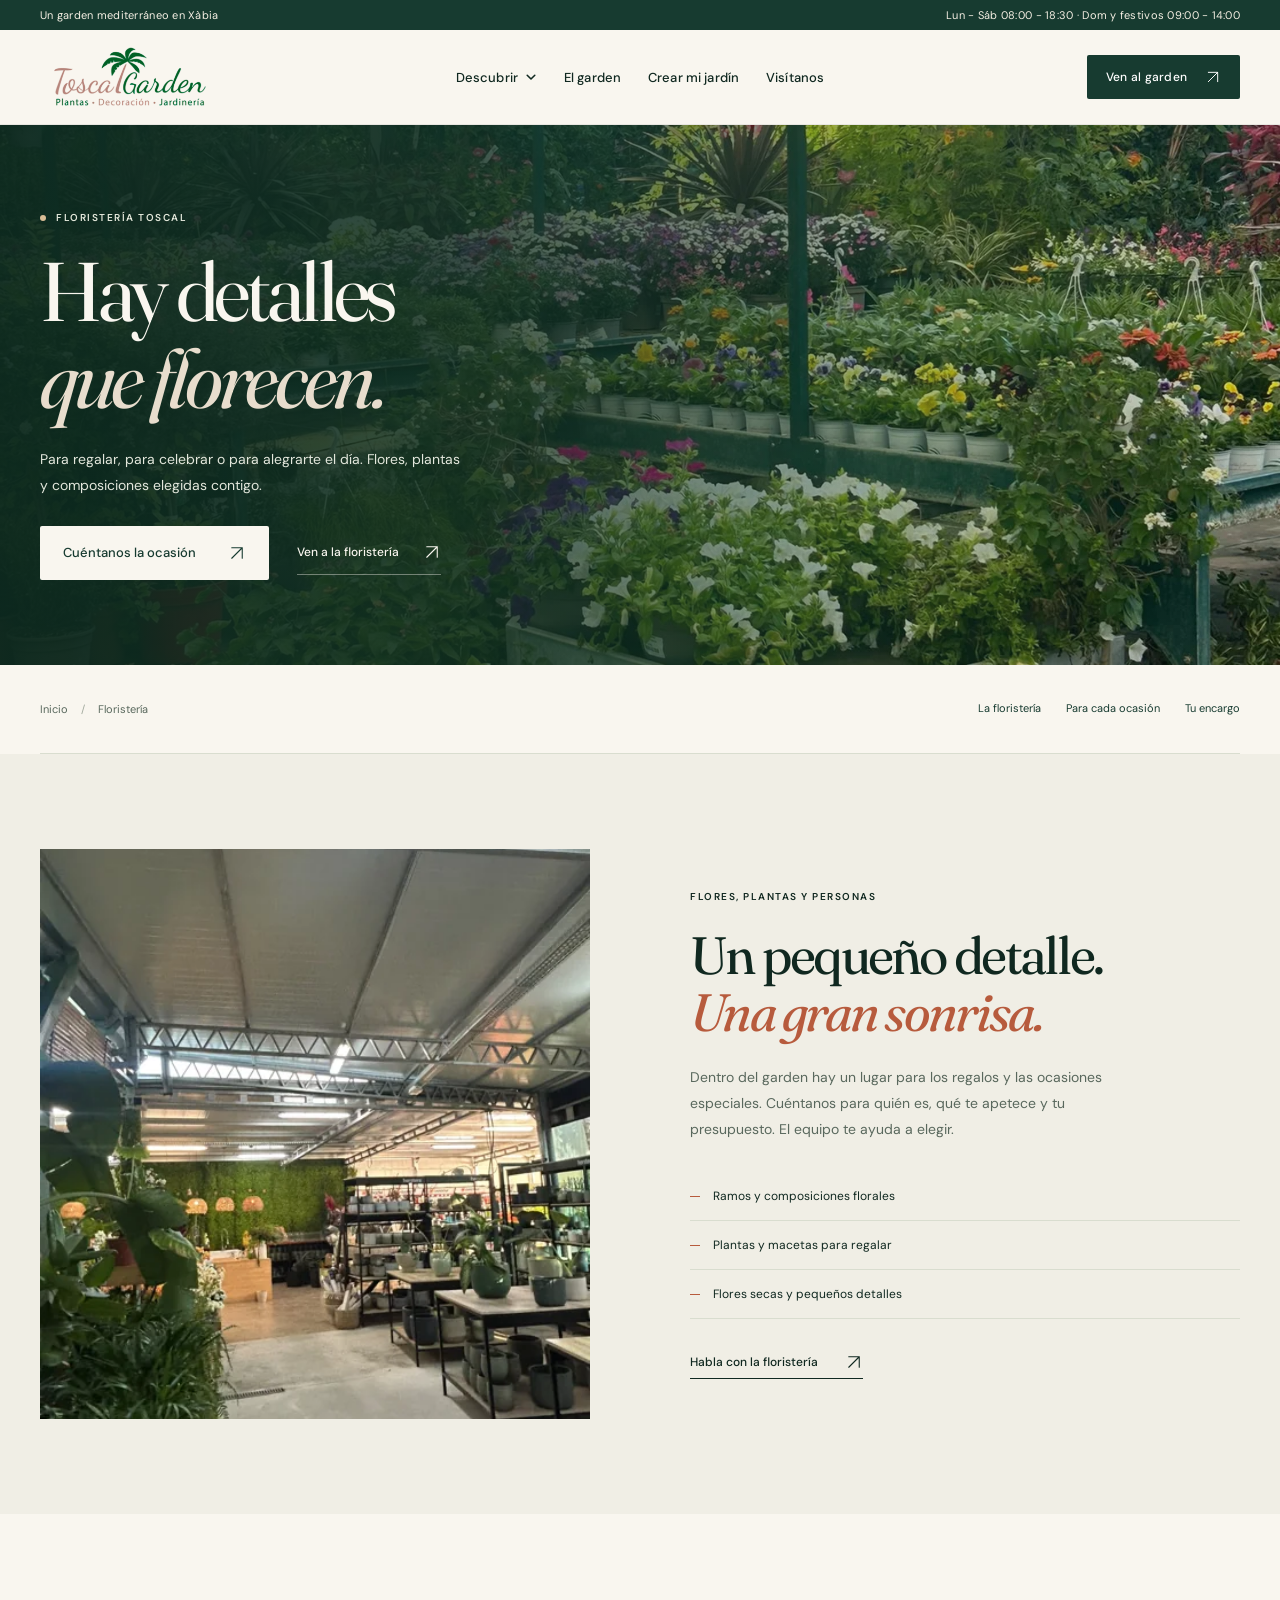
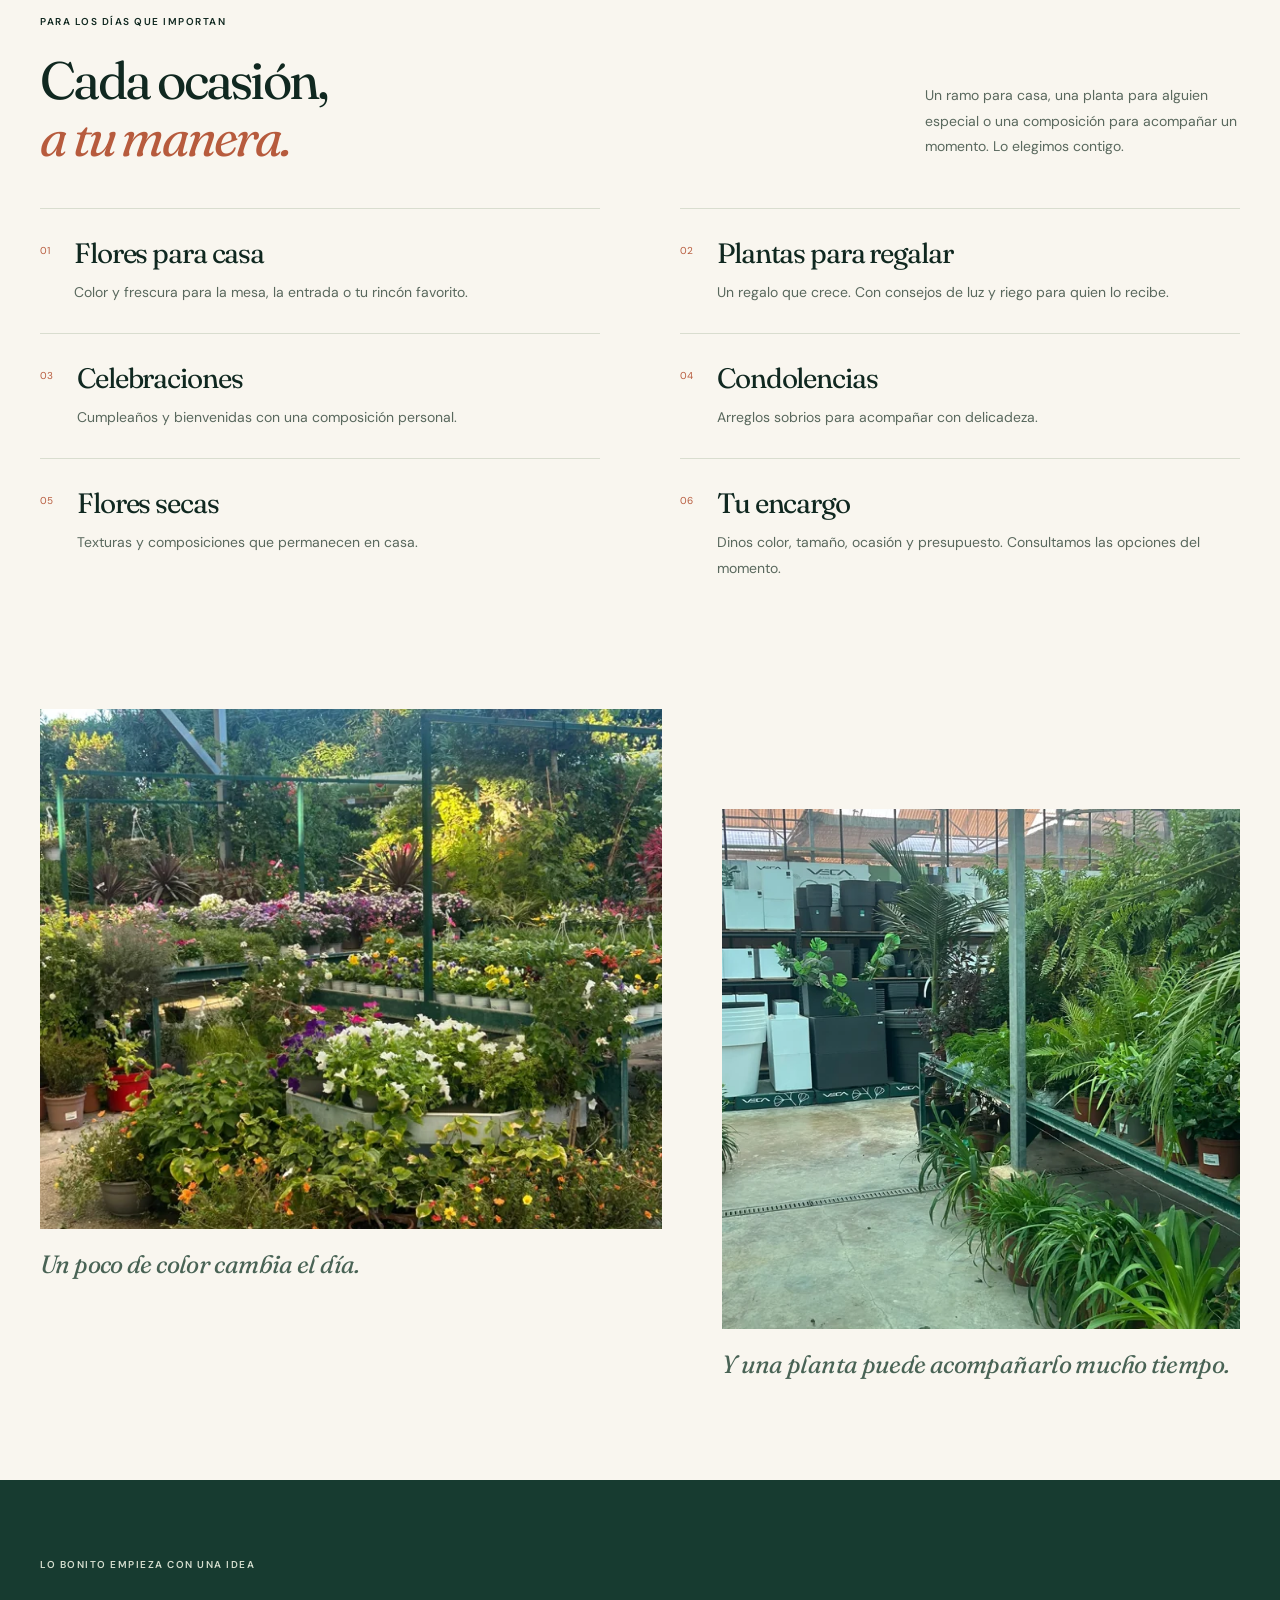
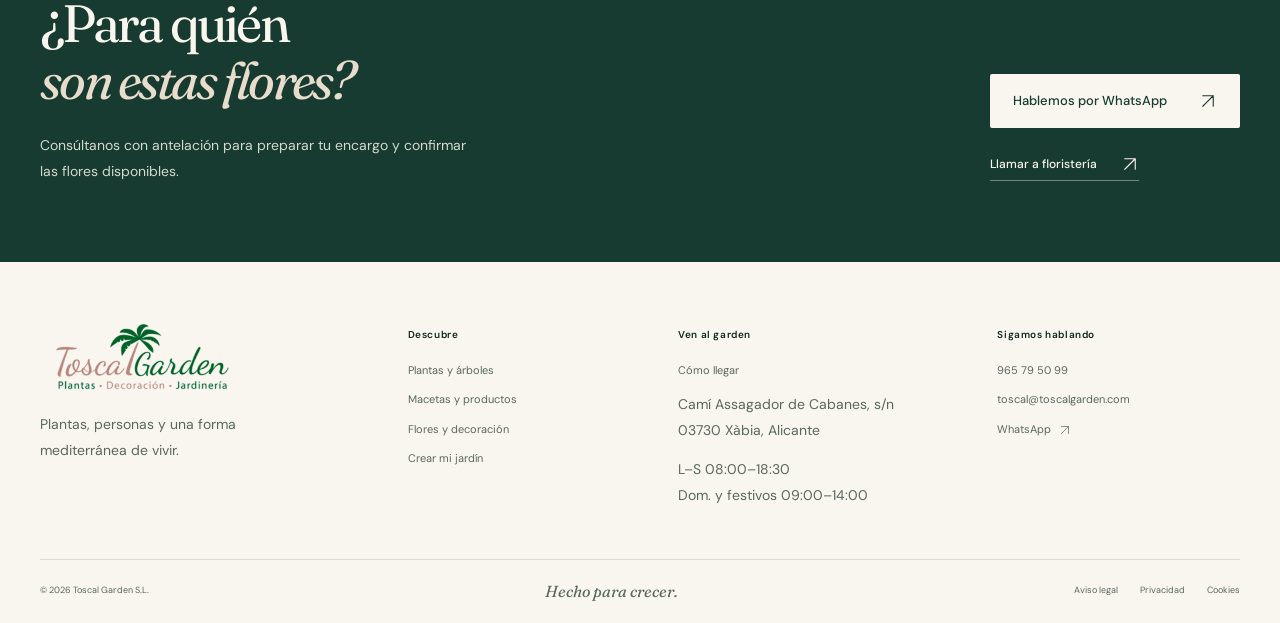
==== commit 36f033fc: "Unificar la jerarquía tipográfica en todas las páginas" ====
--- a/prototype/floristeria.html
+++ b/prototype/floristeria.html
@@ -8,10 +8,8 @@
     <link rel="preconnect" href="https://fonts.googleapis.com" />
     <link rel="preconnect" href="https://fonts.gstatic.com" crossorigin />
     <link href="https://fonts.googleapis.com/css2?family=DM+Sans:wght@400;500;600;700&family=Fraunces:ital,opsz,wght@0,9..144,400;0,9..144,500;0,9..144,600;1,9..144,400&display=swap" rel="stylesheet" />
+    <link rel="stylesheet" href="design.css" />
     <link rel="icon" type="image/svg+xml" href="assets/favicon.svg" />
-    <link rel="stylesheet" href="styles.css" />
-    <link rel="stylesheet" href="site.css" />
-    <link rel="stylesheet" href="pages.css" />
   </head>
   <body class="home inner-page page-floristeria">
     <a class="skip-link" href="#contenido">Saltar al contenido</a>
@@ -43,7 +41,7 @@
             <div class="mega-menu" id="mega-menu" aria-hidden="true" inert>
               <div class="wrap mega-grid">
                 <div class="mega-intro">
-                  <p class="overline">EXPLORA TOSCAL</p>
+                  <div class="overline">EXPLORA TOSCAL</div>
                   <h2>Todo lo que tu jardín necesita.</h2>
                   <p>Desde la planta adecuada hasta el último detalle para disfrutarla.</p>
                   <a href="plantas.html" class="arrow-link">Ver todas las categorías <span>→</span></a>
@@ -90,14 +88,14 @@
       </header>
     </div>
     <main id="contenido">
-<section class="tg-hero" aria-labelledby="page-title"><img src="assets/catalogo/flores-1200.webp" srcset="assets/catalogo/flores-640.webp 640w, assets/catalogo/flores-1200.webp 1200w, assets/catalogo/flores-1536.webp 1536w" sizes="100vw" width="1200" height="1600" alt="Flores de temporada en las mesas del garden" fetchpriority="high" /><div class="wrap tg-hero-inner"><p class="tg-eyebrow tg-eyebrow-light"><span></span>FLORISTERÍA TOSCAL</p><h1 id="page-title">Hay detalles<br /> <em>que florecen.</em></h1><p class="tg-hero-intro">Para regalar, para celebrar o para alegrarte el día. Flores, plantas y composiciones elegidas contigo.</p><div class="tg-actions"><a class="home-button home-button-cream" href="https://wa.me/34965795099" target="_blank" rel="noopener noreferrer">Cuéntanos la ocasión <svg class="home-icon" aria-hidden="true"><use href="#arrow-diagonal"/></svg></a><a class="home-text-link" href="visitanos.html">Ven a la floristería <svg class="home-icon" aria-hidden="true"><use href="#arrow-diagonal"/></svg></a></div></div></section><nav class="wrap tg-page-nav" aria-label="En esta página"><div class="tg-breadcrumb"><a href="index.html">Inicio</a><span>/</span><span>Floristería</span></div><div><a href="#floristeria">La floristería</a><a href="#ocasiones">Para cada ocasión</a><a href="#encargo">Tu encargo</a></div></nav><section class="tg-tone" id="floristeria"><div class="wrap tg-split home-reveal"><figure><img src="assets/home/decoracion-interior-900.webp" srcset="assets/home/decoracion-interior-480.webp 480w, assets/home/decoracion-interior-900.webp 900w, assets/home/decoracion-interior-1200.webp 1200w" sizes="(max-width: 700px) calc(100vw - 40px), 45vw" width="1200" height="1600" alt="Plantas y detalles para el hogar en el interior de Toscal" loading="lazy" decoding="async" /></figure><div><p class="tg-eyebrow">FLORES, PLANTAS Y PERSONAS</p><h2>Un pequeño detalle.<br /> <em>Una gran sonrisa.</em></h2><p>Dentro del garden hay un lugar para los regalos y las ocasiones especiales. Cuéntanos para quién es, qué te apetece y tu presupuesto. El equipo te ayuda a elegir.</p><ul class="tg-list"><li>Ramos y composiciones florales</li><li>Plantas y macetas para regalar</li><li>Flores secas y pequeños detalles</li></ul><a class="home-text-link" href="https://wa.me/34965795099" target="_blank" rel="noopener noreferrer">Habla con la floristería <svg class="home-icon" aria-hidden="true"><use href="#arrow-diagonal"/></svg></a></div></div></section><section class="wrap tg-section home-reveal" id="ocasiones"><div class="tg-heading"><div><p class="tg-eyebrow">PARA LOS DÍAS QUE IMPORTAN</p><h2>Cada ocasión,<br /> <em>a tu manera.</em></h2></div><p>Un ramo para casa, una planta para alguien especial o una composición para acompañar un momento. Lo elegimos contigo.</p></div><div class="tg-family-grid"><article><span>01</span><div><h3>Flores para casa</h3><p>Color y frescura para la mesa, la entrada o tu rincón favorito.</p></div></article><article><span>02</span><div><h3>Plantas para regalar</h3><p>Un regalo que crece. Con consejos de luz y riego para quien lo recibe.</p></div></article><article><span>03</span><div><h3>Celebraciones</h3><p>Cumpleaños y bienvenidas con una composición personal.</p></div></article><article><span>04</span><div><h3>Condolencias</h3><p>Arreglos sobrios para acompañar con delicadeza.</p></div></article><article><span>05</span><div><h3>Flores secas</h3><p>Texturas y composiciones que permanecen en casa.</p></div></article><article><span>06</span><div><h3>Tu encargo</h3><p>Dinos color, tamaño, ocasión y presupuesto. Consultamos las opciones del momento.</p></div></article></div></section><section class="tg-floral-pair wrap home-reveal"><figure><img src="assets/catalogo/flores-1200.webp" srcset="assets/catalogo/flores-640.webp 640w, assets/catalogo/flores-1200.webp 1200w, assets/catalogo/flores-1536.webp 1536w" sizes="(max-width: 700px) calc(100vw - 40px), 45vw" width="1200" height="1600" alt="Flores de temporada a la luz natural" loading="lazy" decoding="async" /><figcaption>Un poco de color cambia el día.</figcaption></figure><figure><img src="assets/catalogo/interior-1200.webp" srcset="assets/catalogo/interior-640.webp 640w, assets/catalogo/interior-1200.webp 1200w, assets/catalogo/interior-1536.webp 1536w" sizes="(max-width: 700px) calc(100vw - 40px), 45vw" width="1200" height="1600" alt="Plantas verdes y macetas para regalar" loading="lazy" decoding="async" /><figcaption>Y una planta puede acompañarlo mucho tiempo.</figcaption></figure></section><div id="encargo"><section class="tg-closing"><div class="wrap"><div><p class="tg-eyebrow">LO BONITO EMPIEZA CON UNA IDEA</p><h2>¿Para quién<br /> <em>son estas flores?</em></h2><p>Consúltanos con antelación para preparar tu encargo y confirmar las flores disponibles.</p></div><div class="tg-closing-actions"><a class="home-button home-button-cream" href="https://wa.me/34965795099" target="_blank" rel="noopener noreferrer">Hablemos por WhatsApp <svg class="home-icon" aria-hidden="true"><use href="#arrow-diagonal"/></svg></a><a class="home-text-link" href="tel:+34965795099">Llamar a floristería <svg class="home-icon" aria-hidden="true"><use href="#arrow-diagonal"/></svg></a></div></div></section></div>
+<section class="tg-hero" aria-labelledby="page-title"><img src="assets/catalogo/flores-1200.webp" srcset="assets/catalogo/flores-640.webp 640w, assets/catalogo/flores-1200.webp 1200w, assets/catalogo/flores-1536.webp 1536w" sizes="100vw" width="1200" height="1600" alt="Flores de temporada en las mesas del garden" fetchpriority="high" /><div class="wrap tg-hero-inner"><div class="tg-eyebrow tg-eyebrow-light"><span></span>FLORISTERÍA TOSCAL</div><h1 id="page-title">Hay detalles<br /> <em>que florecen.</em></h1><p class="tg-hero-intro">Para regalar, para celebrar o para alegrarte el día. Flores, plantas y composiciones elegidas contigo.</p><div class="tg-actions"><a class="home-button home-button-cream" href="https://wa.me/34965795099" target="_blank" rel="noopener noreferrer">Cuéntanos la ocasión <svg class="home-icon" aria-hidden="true"><use href="#arrow-diagonal"/></svg></a><a class="home-text-link" href="visitanos.html">Ven a la floristería <svg class="home-icon" aria-hidden="true"><use href="#arrow-diagonal"/></svg></a></div></div></section><nav class="wrap tg-page-nav" aria-label="En esta página"><div class="tg-breadcrumb"><a href="index.html">Inicio</a><span>/</span><span>Floristería</span></div><div><a href="#floristeria">La floristería</a><a href="#ocasiones">Para cada ocasión</a><a href="#encargo">Tu encargo</a></div></nav><section class="tg-tone" id="floristeria"><div class="wrap tg-split home-reveal"><figure><img src="assets/home/decoracion-interior-900.webp" srcset="assets/home/decoracion-interior-480.webp 480w, assets/home/decoracion-interior-900.webp 900w, assets/home/decoracion-interior-1200.webp 1200w" sizes="(max-width: 700px) calc(100vw - 40px), 45vw" width="1200" height="1600" alt="Plantas y detalles para el hogar en el interior de Toscal" loading="lazy" decoding="async" /></figure><div><div class="tg-eyebrow">FLORES, PLANTAS Y PERSONAS</div><h2>Un pequeño detalle.<br /> <em>Una gran sonrisa.</em></h2><p>Dentro del garden hay un lugar para los regalos y las ocasiones especiales. Cuéntanos para quién es, qué te apetece y tu presupuesto. El equipo te ayuda a elegir.</p><ul class="tg-list"><li>Ramos y composiciones florales</li><li>Plantas y macetas para regalar</li><li>Flores secas y pequeños detalles</li></ul><a class="home-text-link" href="https://wa.me/34965795099" target="_blank" rel="noopener noreferrer">Habla con la floristería <svg class="home-icon" aria-hidden="true"><use href="#arrow-diagonal"/></svg></a></div></div></section><section class="wrap tg-section home-reveal" id="ocasiones"><div class="tg-heading"><div><div class="tg-eyebrow">PARA LOS DÍAS QUE IMPORTAN</div><h2>Cada ocasión,<br /> <em>a tu manera.</em></h2></div><p>Un ramo para casa, una planta para alguien especial o una composición para acompañar un momento. Lo elegimos contigo.</p></div><div class="tg-family-grid"><article><span>01</span><div><h3>Flores para casa</h3><p>Color y frescura para la mesa, la entrada o tu rincón favorito.</p></div></article><article><span>02</span><div><h3>Plantas para regalar</h3><p>Un regalo que crece. Con consejos de luz y riego para quien lo recibe.</p></div></article><article><span>03</span><div><h3>Celebraciones</h3><p>Cumpleaños y bienvenidas con una composición personal.</p></div></article><article><span>04</span><div><h3>Condolencias</h3><p>Arreglos sobrios para acompañar con delicadeza.</p></div></article><article><span>05</span><div><h3>Flores secas</h3><p>Texturas y composiciones que permanecen en casa.</p></div></article><article><span>06</span><div><h3>Tu encargo</h3><p>Dinos color, tamaño, ocasión y presupuesto. Consultamos las opciones del momento.</p></div></article></div></section><section class="tg-floral-pair wrap home-reveal"><figure><img src="assets/catalogo/flores-1200.webp" srcset="assets/catalogo/flores-640.webp 640w, assets/catalogo/flores-1200.webp 1200w, assets/catalogo/flores-1536.webp 1536w" sizes="(max-width: 700px) calc(100vw - 40px), 45vw" width="1200" height="1600" alt="Flores de temporada a la luz natural" loading="lazy" decoding="async" /><figcaption>Un poco de color cambia el día.</figcaption></figure><figure><img src="assets/catalogo/interior-1200.webp" srcset="assets/catalogo/interior-640.webp 640w, assets/catalogo/interior-1200.webp 1200w, assets/catalogo/interior-1536.webp 1536w" sizes="(max-width: 700px) calc(100vw - 40px), 45vw" width="1200" height="1600" alt="Plantas verdes y macetas para regalar" loading="lazy" decoding="async" /><figcaption>Y una planta puede acompañarlo mucho tiempo.</figcaption></figure></section><div id="encargo"><section class="tg-closing"><div class="wrap"><div><div class="tg-eyebrow">LO BONITO EMPIEZA CON UNA IDEA</div><h2>¿Para quién<br /> <em>son estas flores?</em></h2><p>Consúltanos con antelación para preparar tu encargo y confirmar las flores disponibles.</p></div><div class="tg-closing-actions"><a class="home-button home-button-cream" href="https://wa.me/34965795099" target="_blank" rel="noopener noreferrer">Hablemos por WhatsApp <svg class="home-icon" aria-hidden="true"><use href="#arrow-diagonal"/></svg></a><a class="home-text-link" href="tel:+34965795099">Llamar a floristería <svg class="home-icon" aria-hidden="true"><use href="#arrow-diagonal"/></svg></a></div></div></section></div>
     </main>
     <footer class="home-footer">
       <div class="wrap home-footer-main">
         <div class="home-footer-brand"><a href="index.html" aria-label="Toscal Garden, inicio"><img src="assets/logo-toscal.png" width="350" height="124" alt="Toscal Garden" loading="lazy" /></a><p>Plantas, personas y una forma<br />mediterránea de vivir.</p></div>
-        <div><h2>Descubre</h2><a href="plantas.html">Plantas y árboles</a><a href="productos.html">Macetas y productos</a><a href="floristeria.html">Flores y decoración</a><a href="proyectos.html">Crear mi jardín</a></div>
-        <div><h2>Ven al garden</h2><a href="visitanos.html">Cómo llegar</a><p>Camí Assagador de Cabanes, s/n<br />03730 Xàbia, Alicante</p><p>L–S 08:00–18:30<br />Dom. y festivos 09:00–14:00</p></div>
-        <div><h2>Sigamos hablando</h2><a href="tel:+34965795099">965 79 50 99</a><a href="mailto:toscal@toscalgarden.com">toscal@toscalgarden.com</a><a href="https://wa.me/34965795099" target="_blank" rel="noopener noreferrer">WhatsApp <svg class="home-icon" aria-hidden="true"><use href="#arrow-diagonal"/></svg></a></div>
+        <div><div class="home-footer-heading">Descubre</div><a href="plantas.html">Plantas y árboles</a><a href="productos.html">Macetas y productos</a><a href="floristeria.html">Flores y decoración</a><a href="proyectos.html">Crear mi jardín</a></div>
+        <div><div class="home-footer-heading">Ven al garden</div><a href="visitanos.html">Cómo llegar</a><p>Camí Assagador de Cabanes, s/n<br />03730 Xàbia, Alicante</p><p>L–S 08:00–18:30<br />Dom. y festivos 09:00–14:00</p></div>
+        <div><div class="home-footer-heading">Sigamos hablando</div><a href="tel:+34965795099">965 79 50 99</a><a href="mailto:toscal@toscalgarden.com">toscal@toscalgarden.com</a><a href="https://wa.me/34965795099" target="_blank" rel="noopener noreferrer">WhatsApp <svg class="home-icon" aria-hidden="true"><use href="#arrow-diagonal"/></svg></a></div>
       </div>
       <div class="wrap home-footer-bottom"><span>© 2026 Toscal Garden S.L.</span><span>Hecho para crecer.</span><nav aria-label="Información legal"><a href="https://toscalgarden.eu/aviso-legal/">Aviso legal</a><a href="https://toscalgarden.eu/politica-de-privacidad/">Privacidad</a><a href="https://toscalgarden.eu/politica-de-cookies/">Cookies</a></nav></div>
     </footer>
--- a/prototype/design.css
+++ b/prototype/design.css
@@ -0,0 +1,7 @@
+/* Layout rules share a lower cascade layer. Typography below is the single
+   source of truth, regardless of component specificity or media queries. */
+@import url("styles.css") layer(layout);
+@import url("site.css") layer(layout);
+@import url("hero.css") layer(layout);
+@import url("pages.css") layer(layout);
+@import url("typography.css");
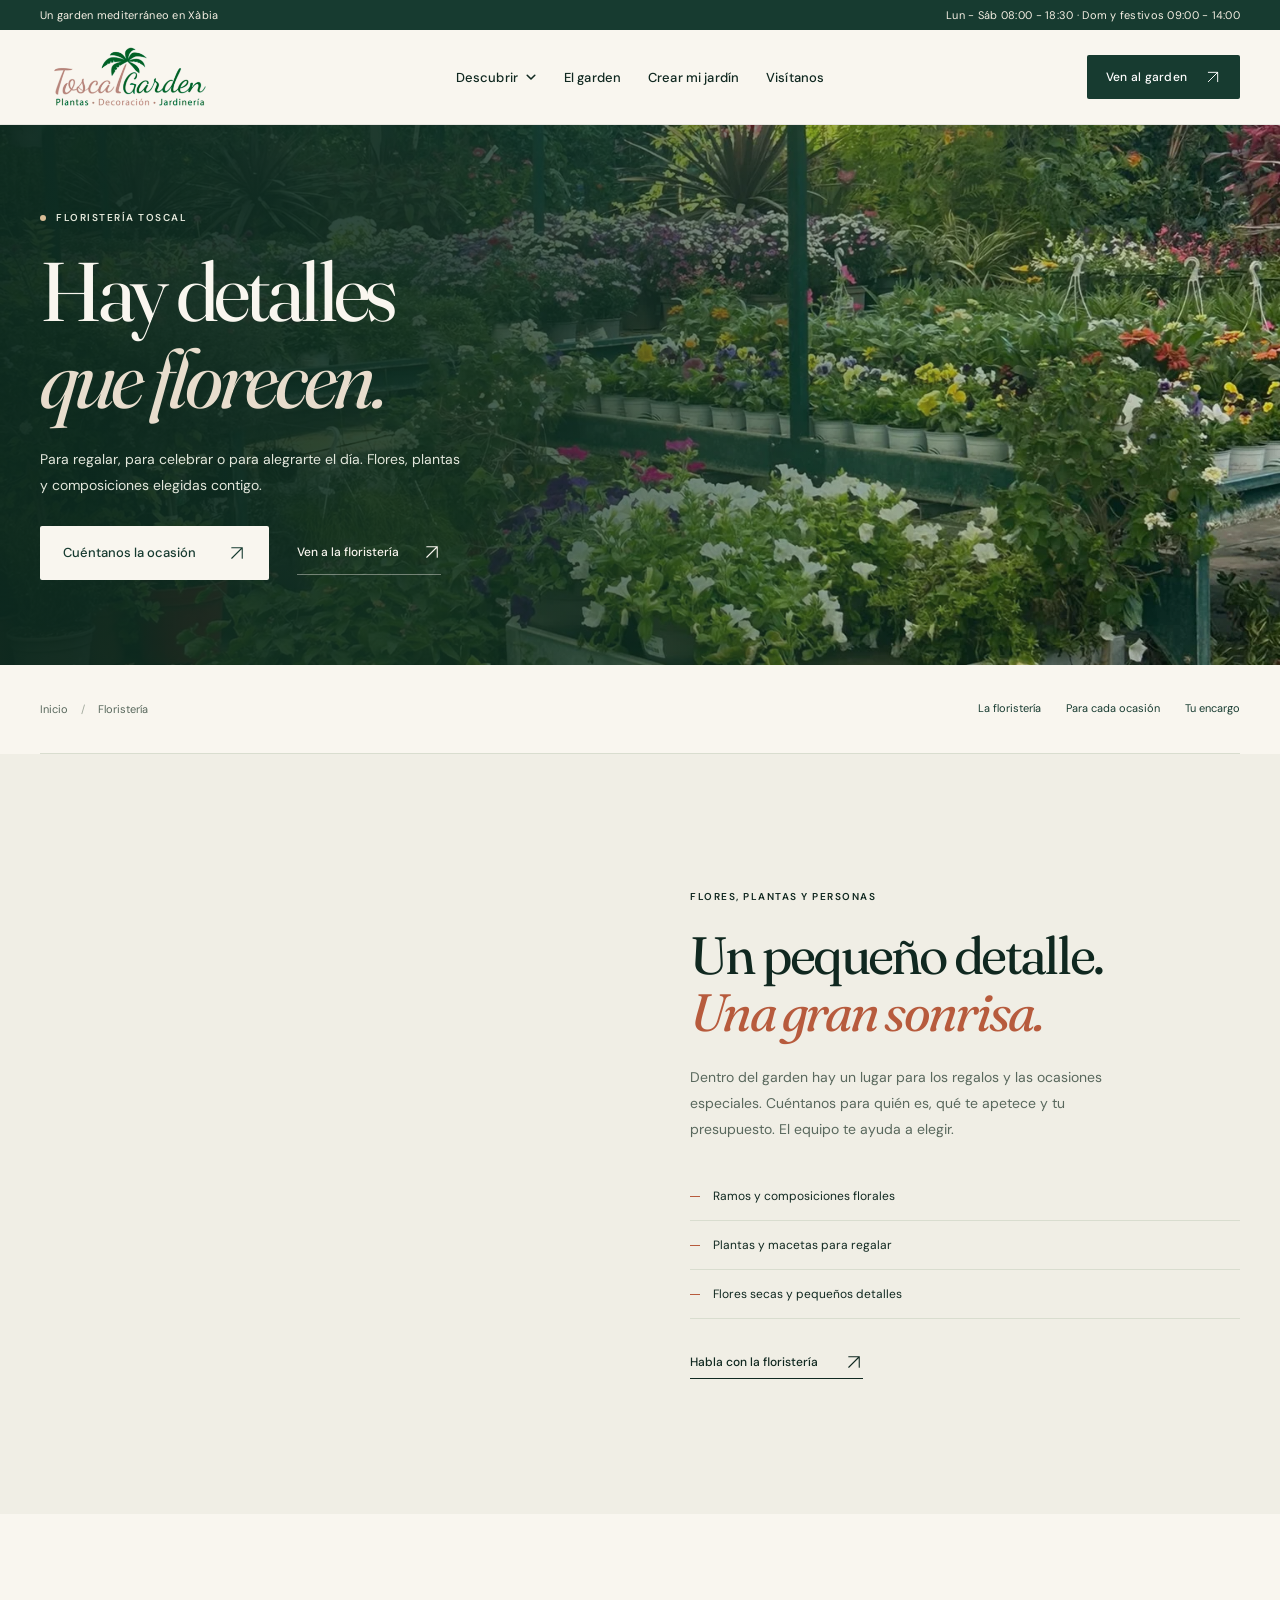
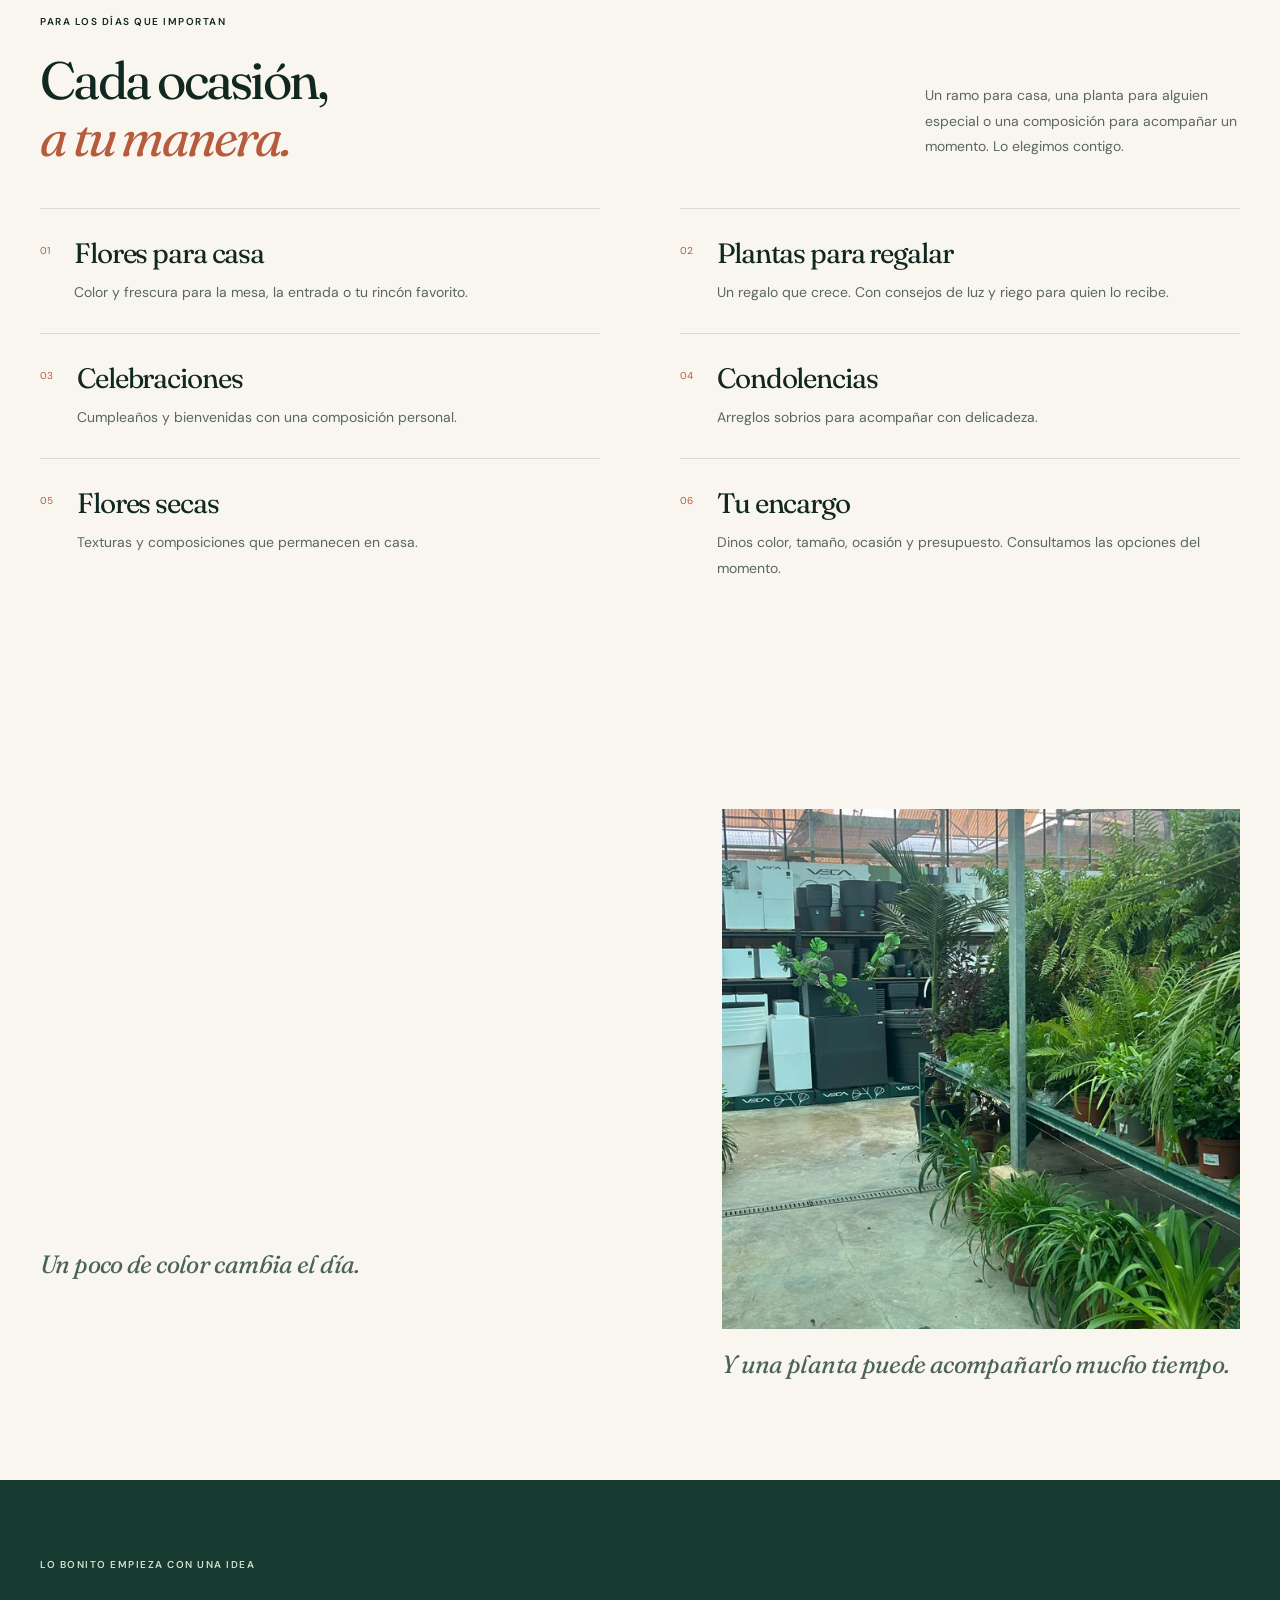
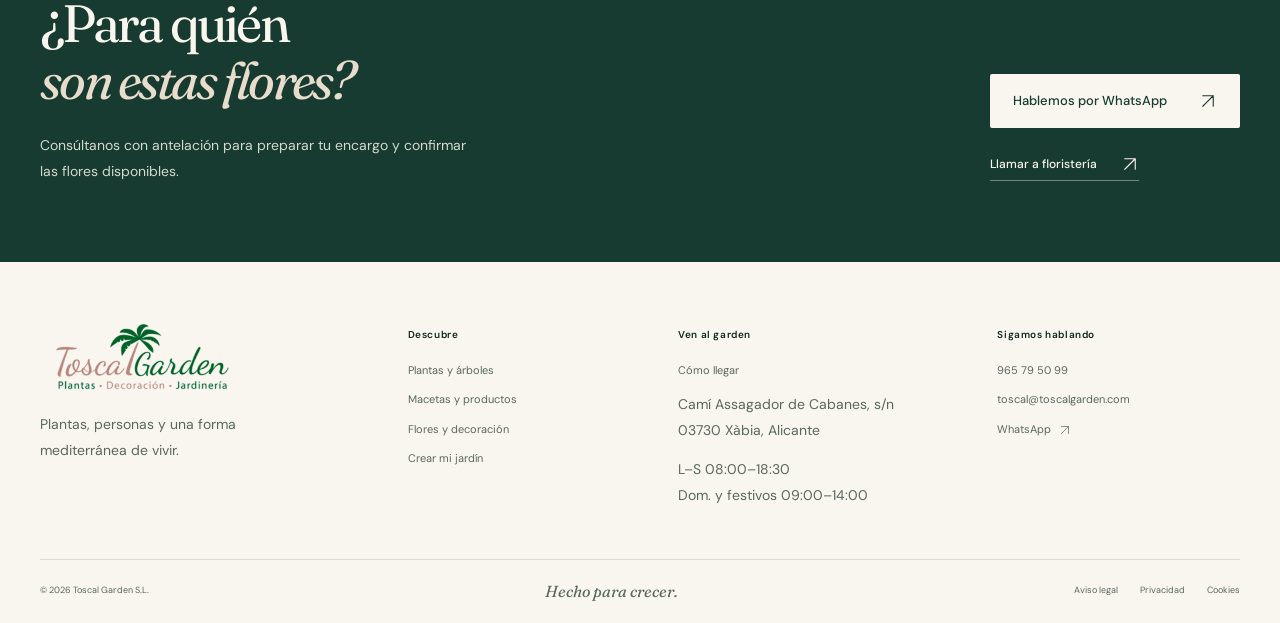
==== commit e817e4b7: "Abrir las páginas desde arriba en el menú principal" ====
--- a/prototype/floristeria.html
+++ b/prototype/floristeria.html
@@ -47,19 +47,19 @@
                   <a href="plantas.html" class="arrow-link">Ver todas las categorías <span>→</span></a>
                 </div>
                 <div class="mega-links">
-                  <a href="plantas.html#exterior">
+                  <a href="plantas.html">
                     <span class="icon" aria-hidden="true"><svg viewBox="0 0 24 24" fill="none" stroke="currentColor" stroke-width="1.7"><path d="M12 21V11M12 11c-4 0-7-3-8-8 5 1 8 4 8 8Zm0 0c4 0 7-3 8-8-5 1-8 4-8 8Z"/></svg></span>
                     <span><b>Plantas de exterior</b><small>Árboles, palmeras, arbustos y flor</small></span>
                   </a>
-                  <a href="plantas.html#interior">
+                  <a href="plantas.html">
                     <span class="icon" aria-hidden="true"><svg viewBox="0 0 24 24" fill="none" stroke="currentColor" stroke-width="1.7"><path d="M5 19c8-1 12-8 12-16-8 1-14 7-14 14 4-1 7-1 9 0"/><path d="M7 17c2-3 5-5 9-6"/></svg></span>
                     <span><b>Plantas de interior</b><small>Verdes, cactus, bonsáis y más</small></span>
                   </a>
-                  <a href="productos.html#macetas">
+                  <a href="productos.html">
                     <span class="icon" aria-hidden="true"><svg viewBox="0 0 24 24" fill="none" stroke="currentColor" stroke-width="1.7"><path d="M8 10h8l-1.1 9H9.1L8 10Z"/><path d="M7 10V8h10v2M12 8V4"/></svg></span>
                     <span><b>Macetas y cerámica</b><small>Interior, exterior y decoración</small></span>
                   </a>
-                  <a href="productos.html#riego">
+                  <a href="productos.html">
                     <span class="icon" aria-hidden="true"><svg viewBox="0 0 24 24" fill="none" stroke="currentColor" stroke-width="1.7"><path d="M12 3s6 7 6 11a6 6 0 1 1-12 0c0-4 6-11 6-11Z"/></svg></span>
                     <span><b>Riego y ferretería</b><small>Herramientas y soluciones prácticas</small></span>
                   </a>
@@ -74,7 +74,7 @@
                 </div>
               </div>
             </div>
-            <a href="index.html#el-garden">El garden</a>
+            <a href="index.html">El garden</a>
             <a href="proyectos.html">Crear mi jardín</a>
             <a href="visitanos.html">Visítanos</a>
             </div>
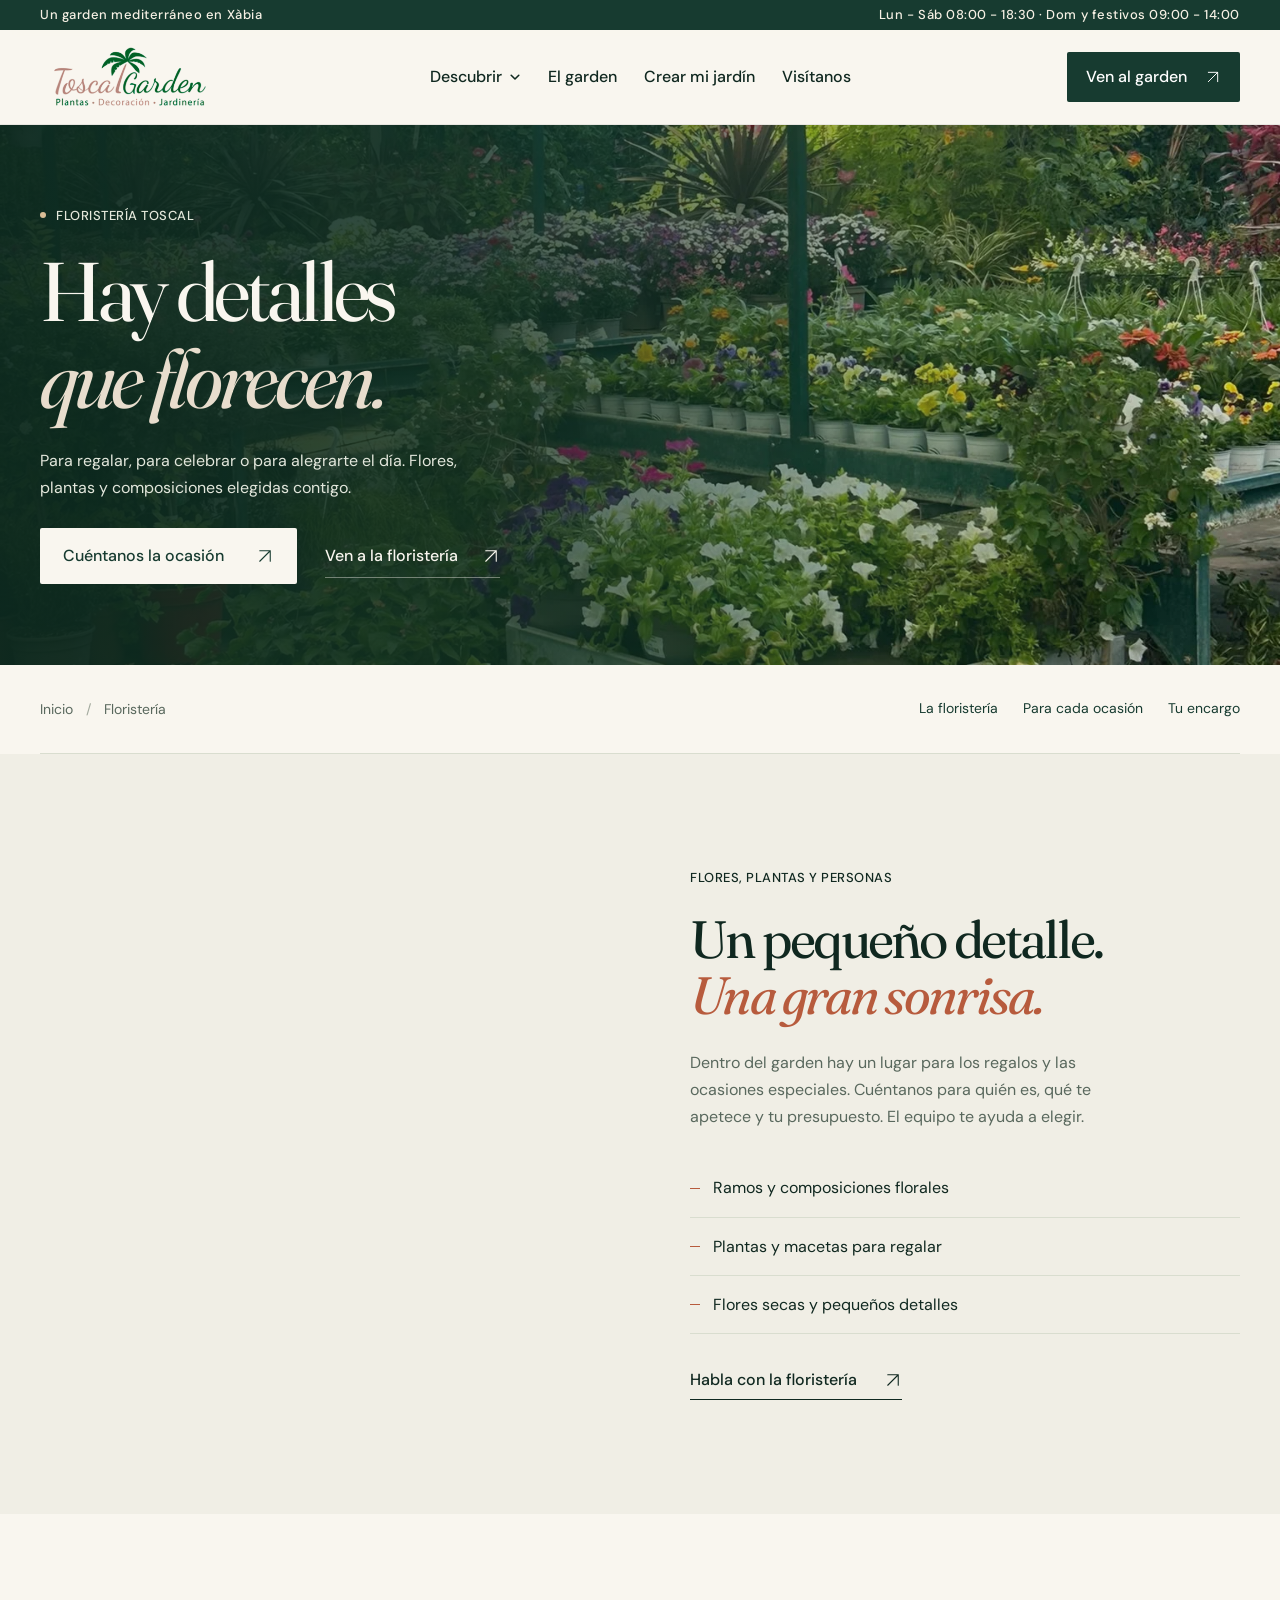
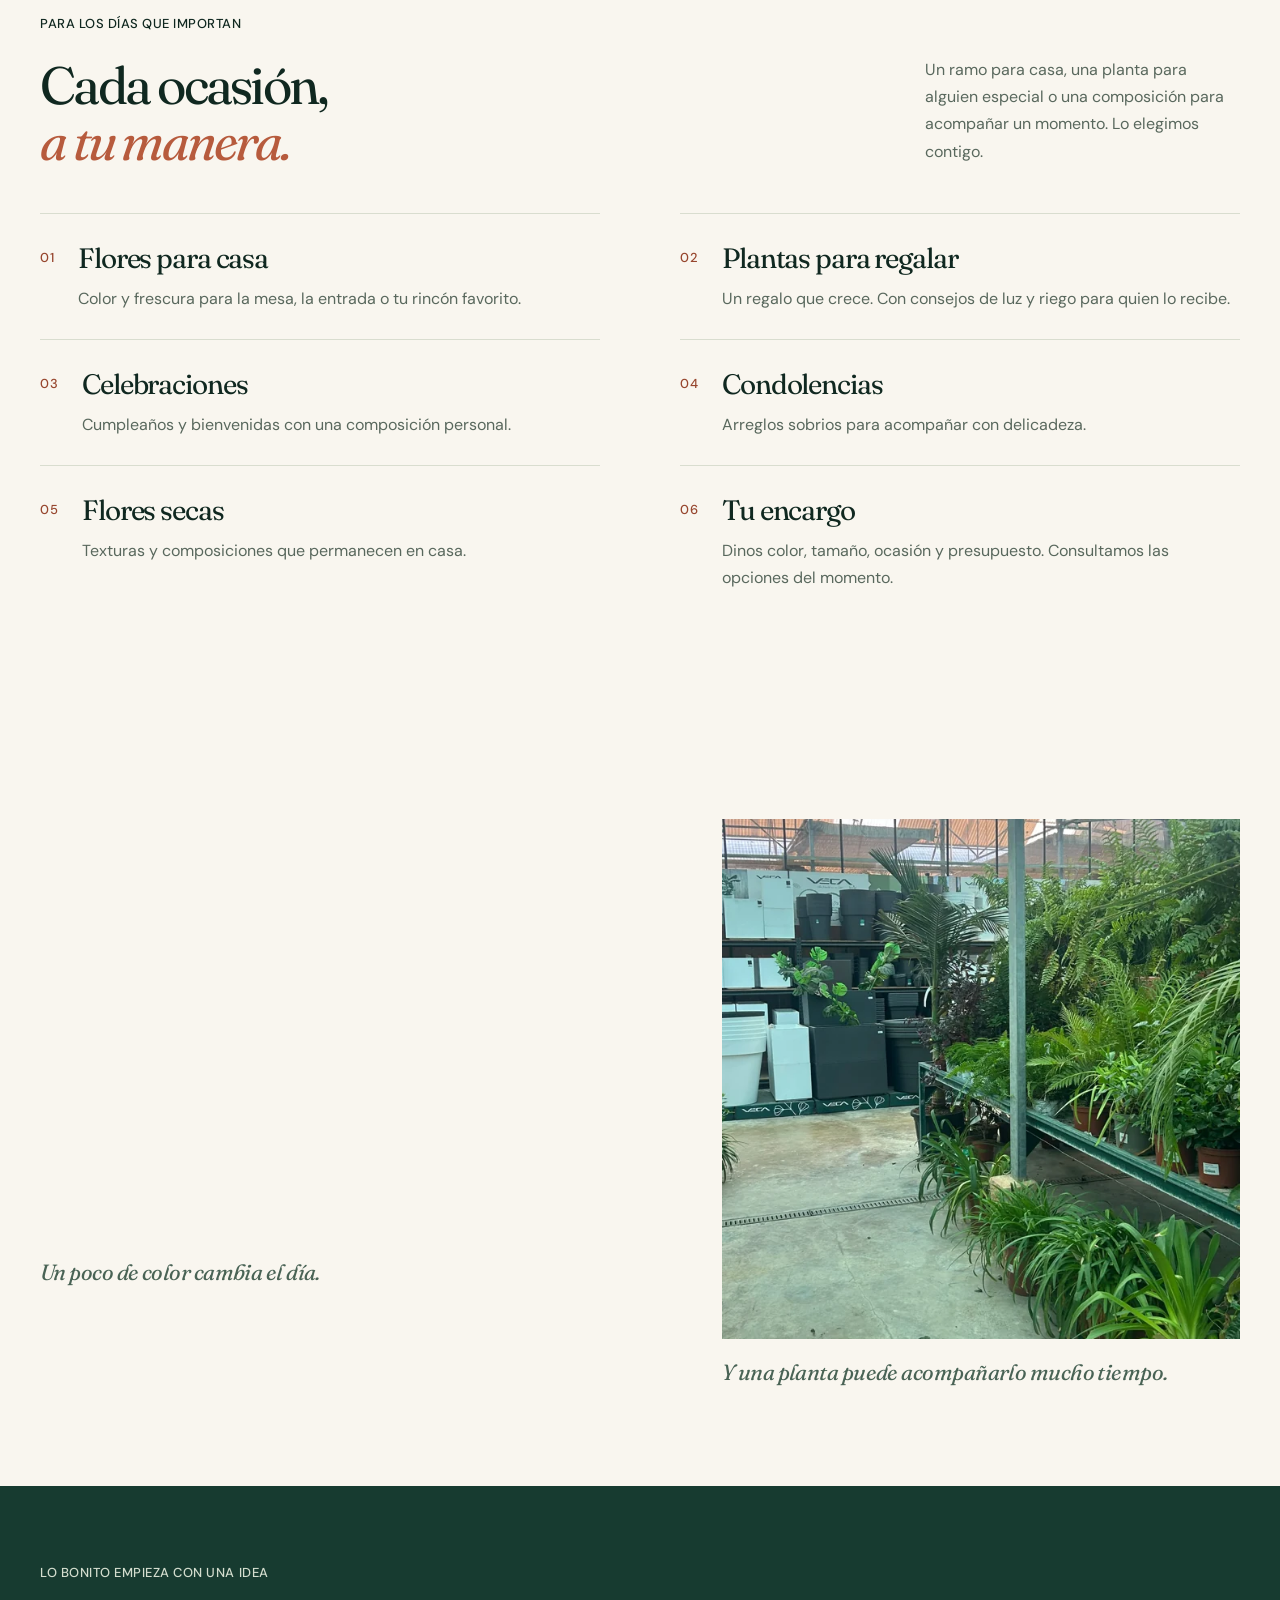
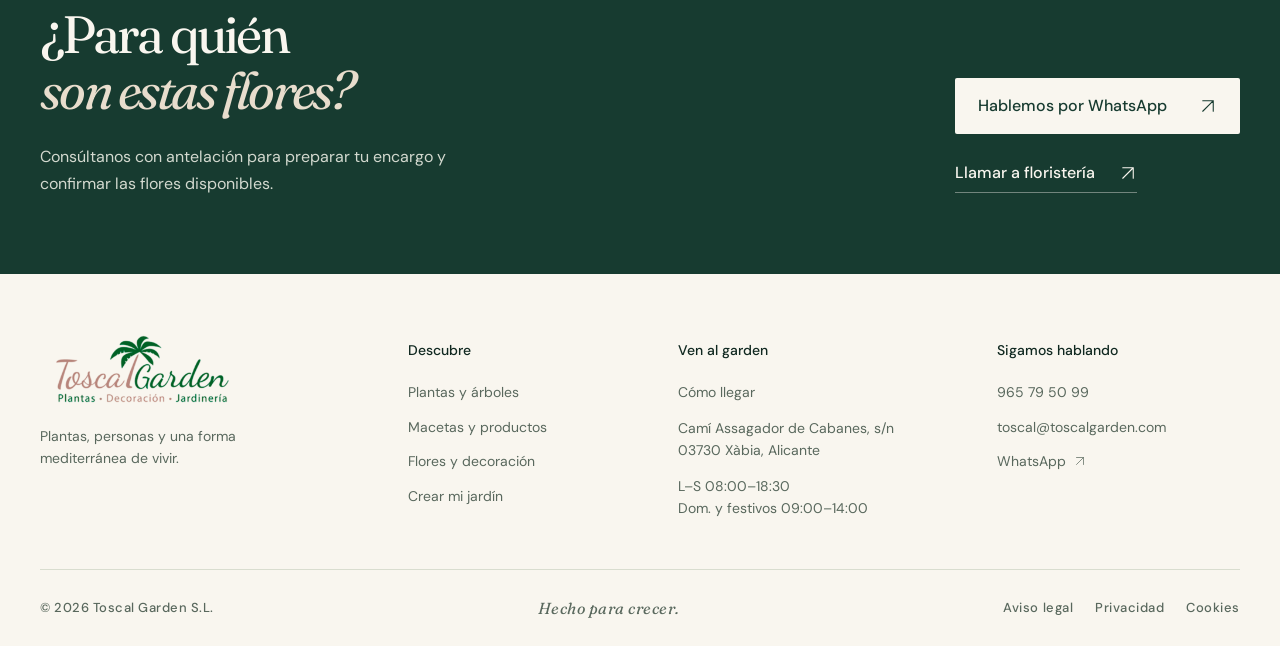
==== commit 894c5d81: "Aplicar los tokens tipográficos y mejorar la legibilidad de toda la web" ====
--- a/prototype/floristeria.html
+++ b/prototype/floristeria.html
@@ -8,7 +8,7 @@
     <link rel="preconnect" href="https://fonts.googleapis.com" />
     <link rel="preconnect" href="https://fonts.gstatic.com" crossorigin />
     <link href="https://fonts.googleapis.com/css2?family=DM+Sans:wght@400;500;600;700&family=Fraunces:ital,opsz,wght@0,9..144,400;0,9..144,500;0,9..144,600;1,9..144,400&display=swap" rel="stylesheet" />
-    <link rel="stylesheet" href="design.css" />
+    <link rel="stylesheet" href="design.css?v=20261015-readable" />
     <link rel="icon" type="image/svg+xml" href="assets/favicon.svg" />
   </head>
   <body class="home inner-page page-floristeria">
@@ -99,6 +99,6 @@
       </div>
       <div class="wrap home-footer-bottom"><span>© 2026 Toscal Garden S.L.</span><span>Hecho para crecer.</span><nav aria-label="Información legal"><a href="https://toscalgarden.eu/aviso-legal/">Aviso legal</a><a href="https://toscalgarden.eu/politica-de-privacidad/">Privacidad</a><a href="https://toscalgarden.eu/politica-de-cookies/">Cookies</a></nav></div>
     </footer>
-    <script src="site.js" defer></script>
+    <script src="site.js?v=20261015-readable" defer></script>
   </body>
 </html>
--- a/prototype/design.css
+++ b/prototype/design.css
@@ -1,7 +1,7 @@
 /* Layout rules share a lower cascade layer. Typography below is the single
    source of truth, regardless of component specificity or media queries. */
-@import url("styles.css") layer(layout);
-@import url("site.css") layer(layout);
-@import url("hero.css") layer(layout);
-@import url("pages.css") layer(layout);
-@import url("typography.css");
+@import url("styles.css?v=20261015-readable") layer(layout);
+@import url("site.css?v=20261015-readable") layer(layout);
+@import url("hero.css?v=20261015-readable") layer(layout);
+@import url("pages.css?v=20261015-readable") layer(layout);
+@import url("typography.css?v=20261015-readable");
